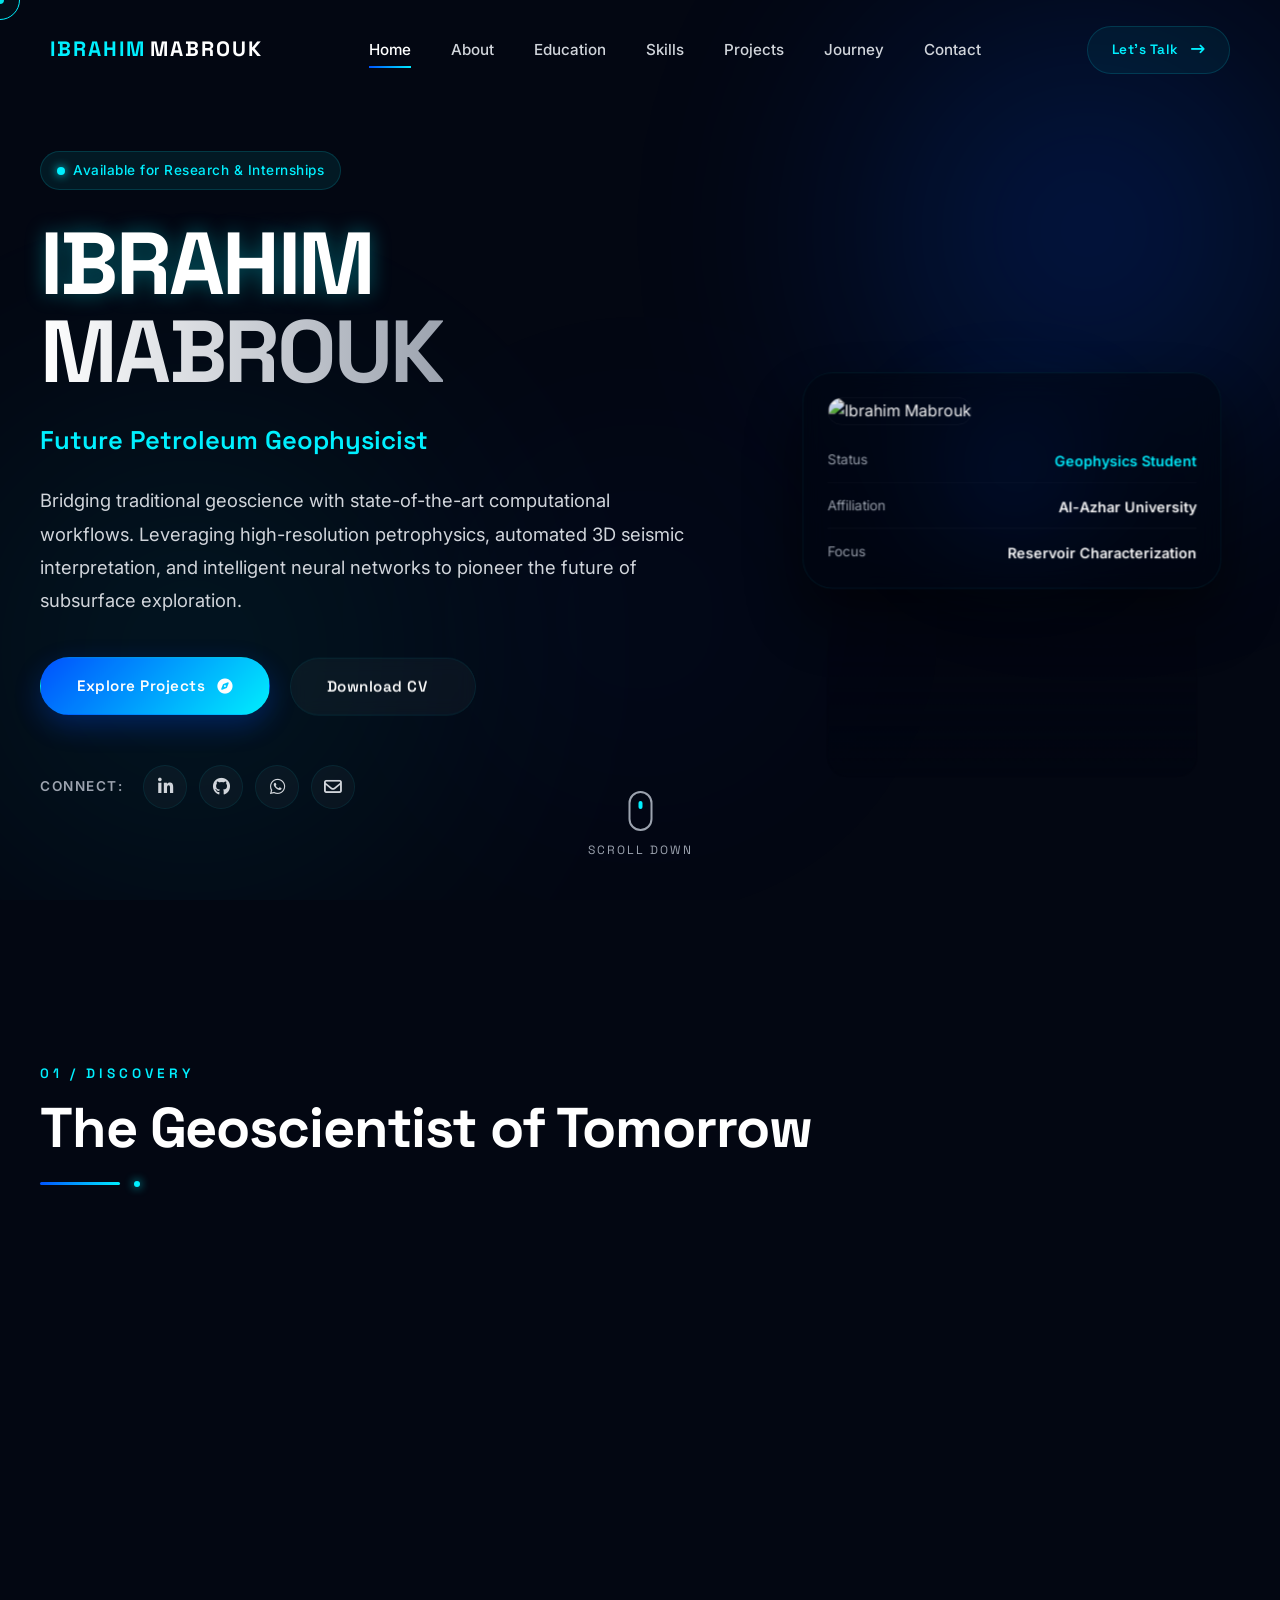
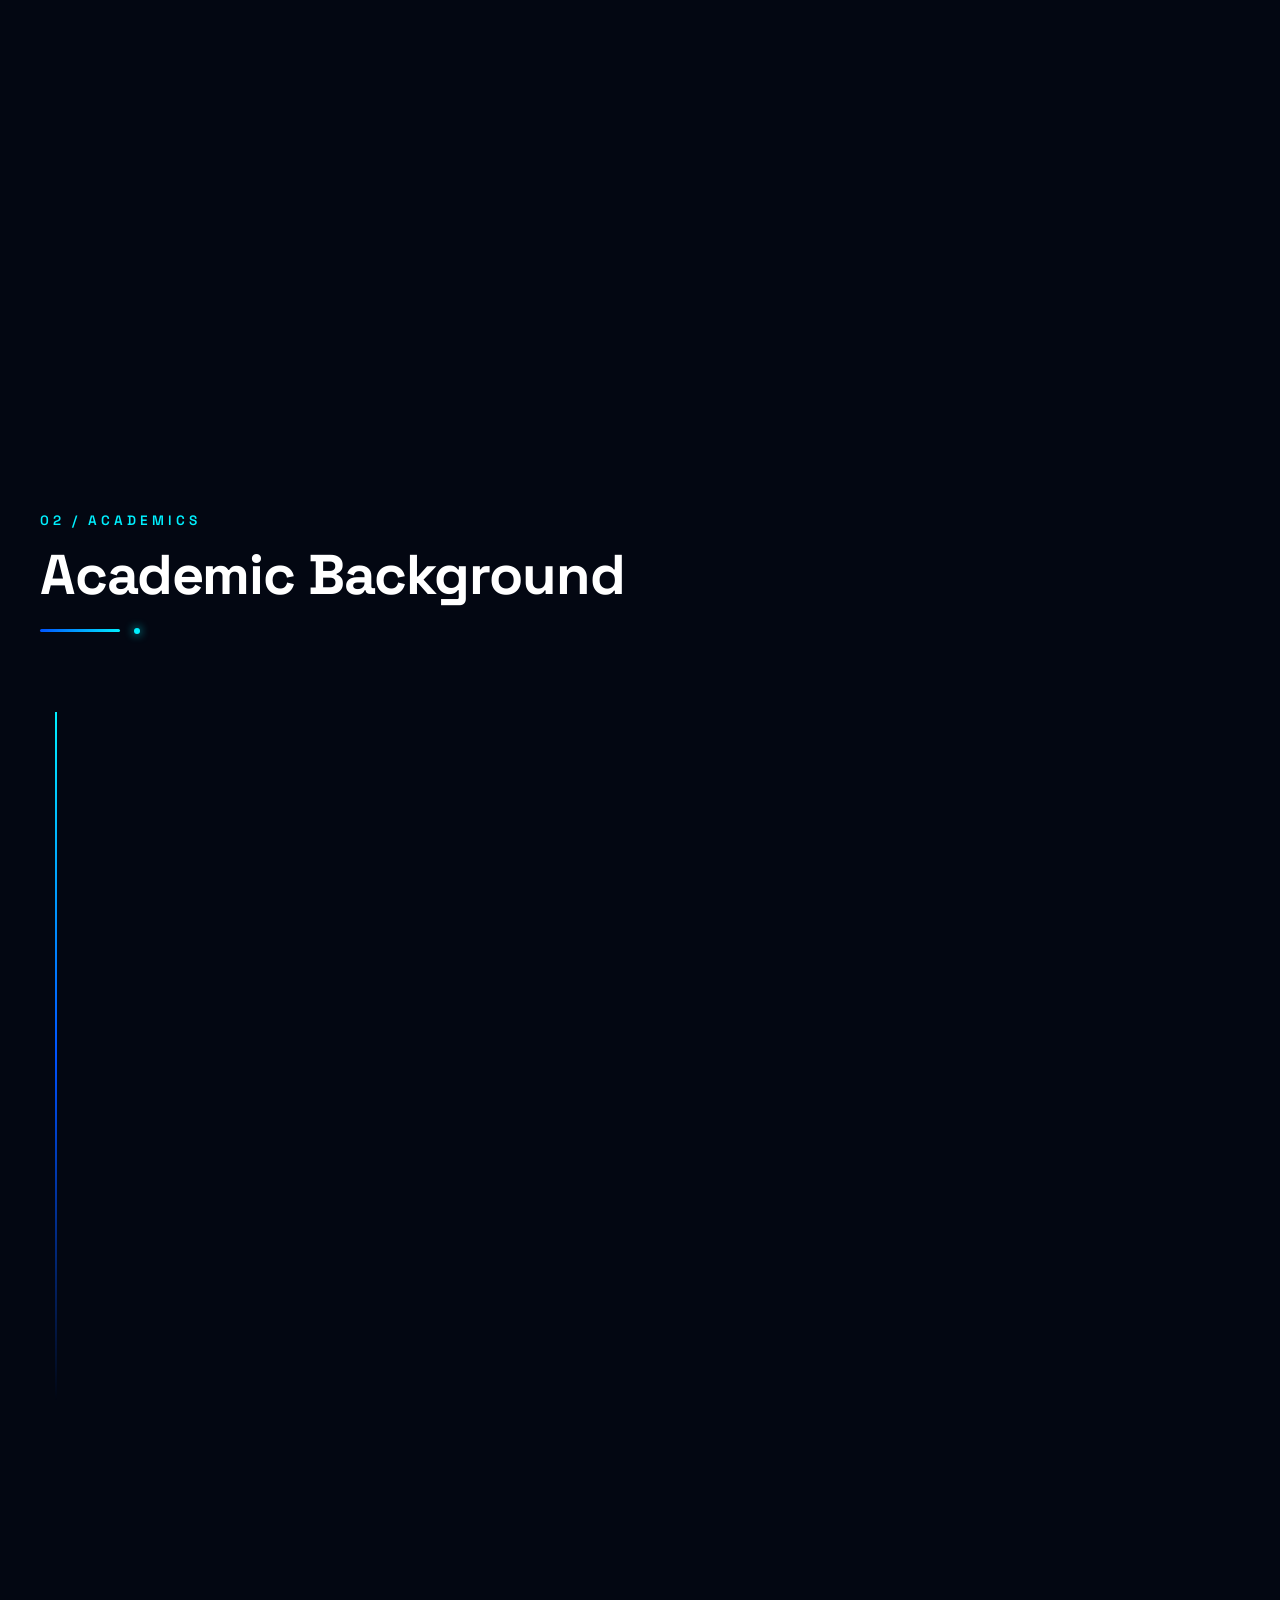
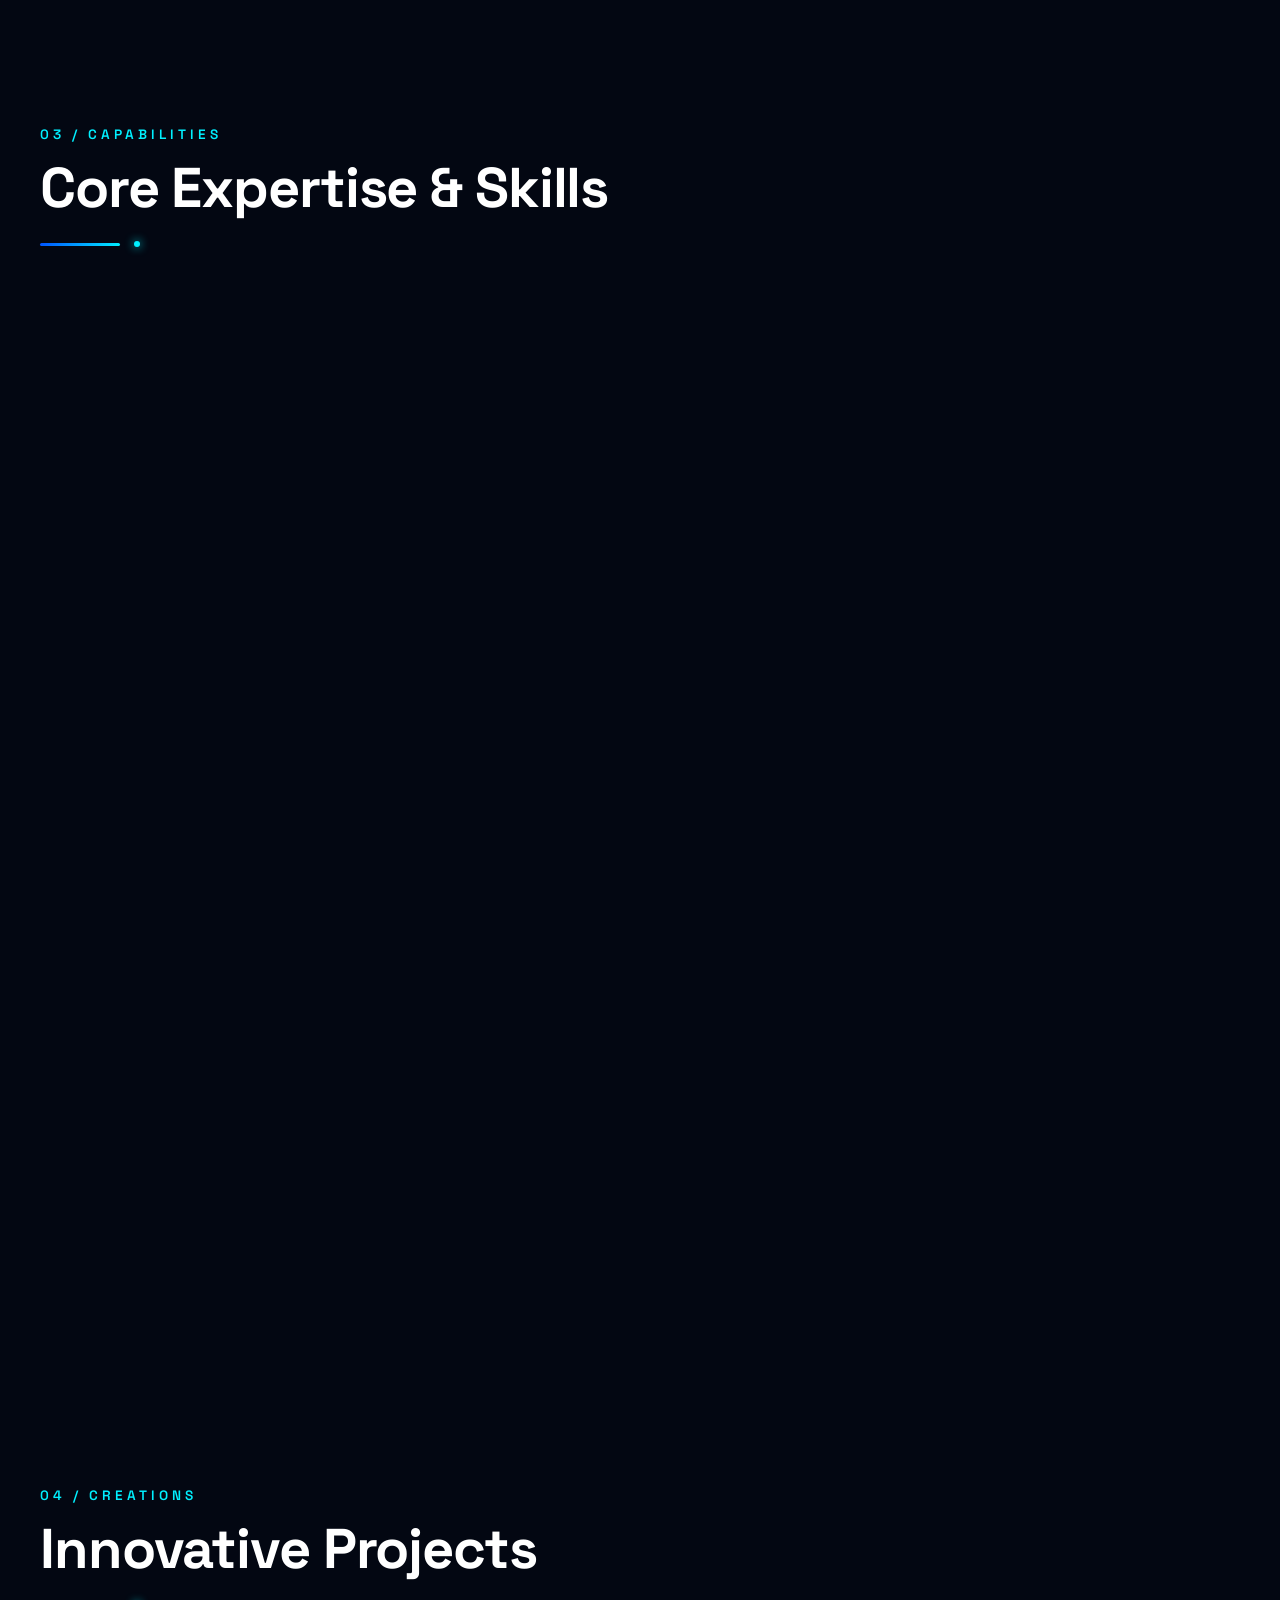
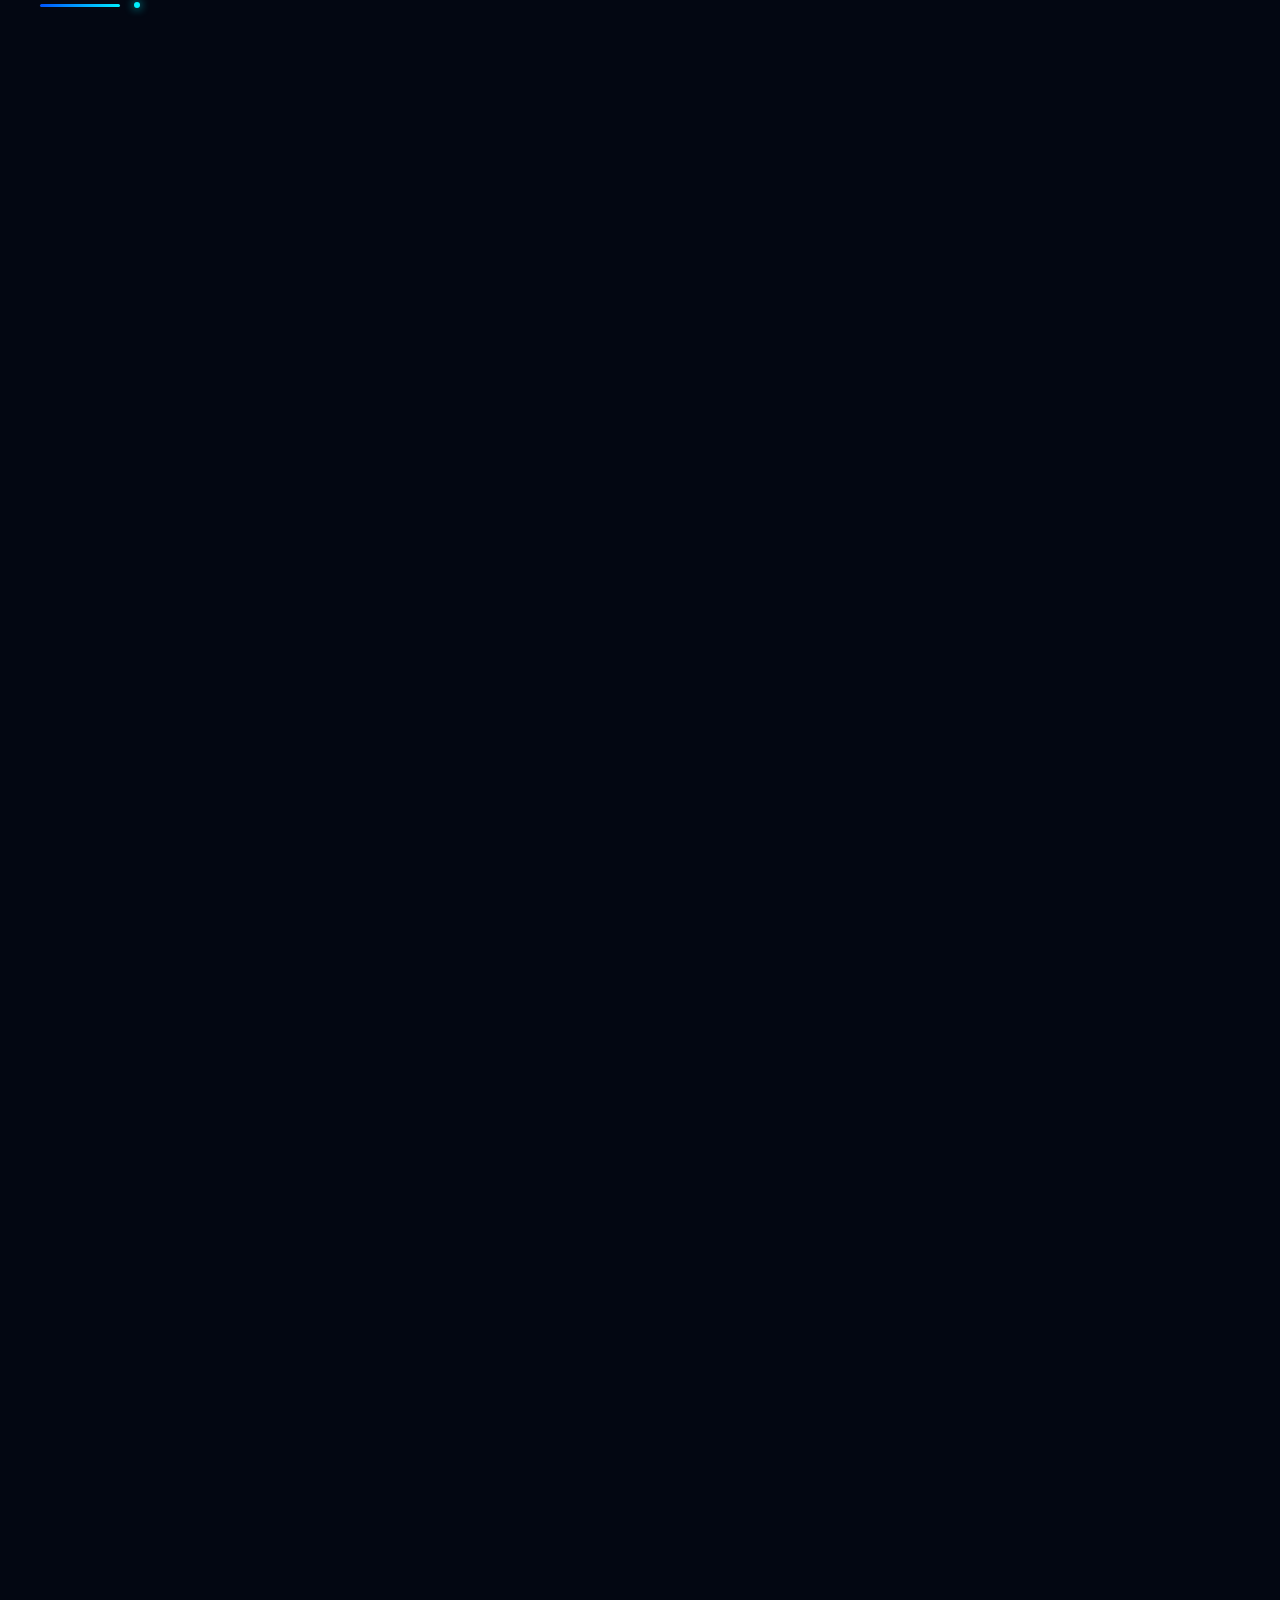
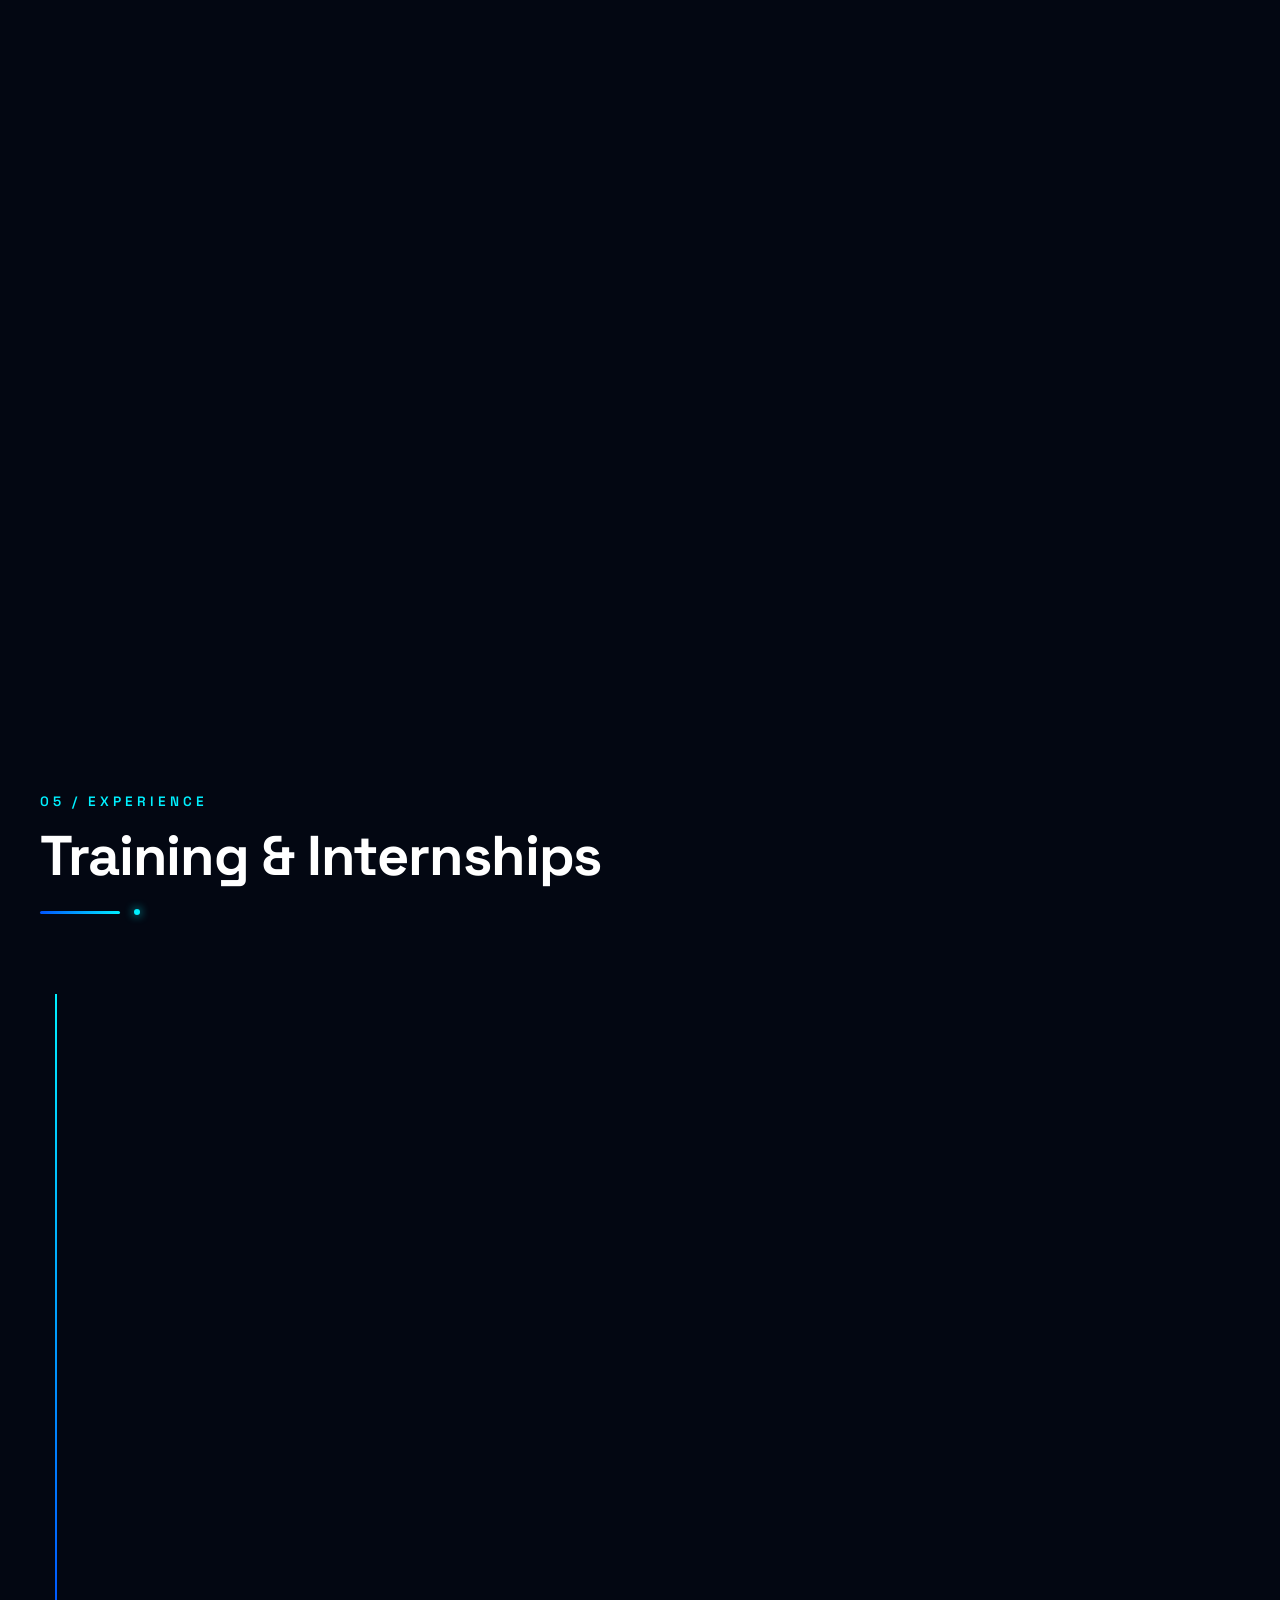
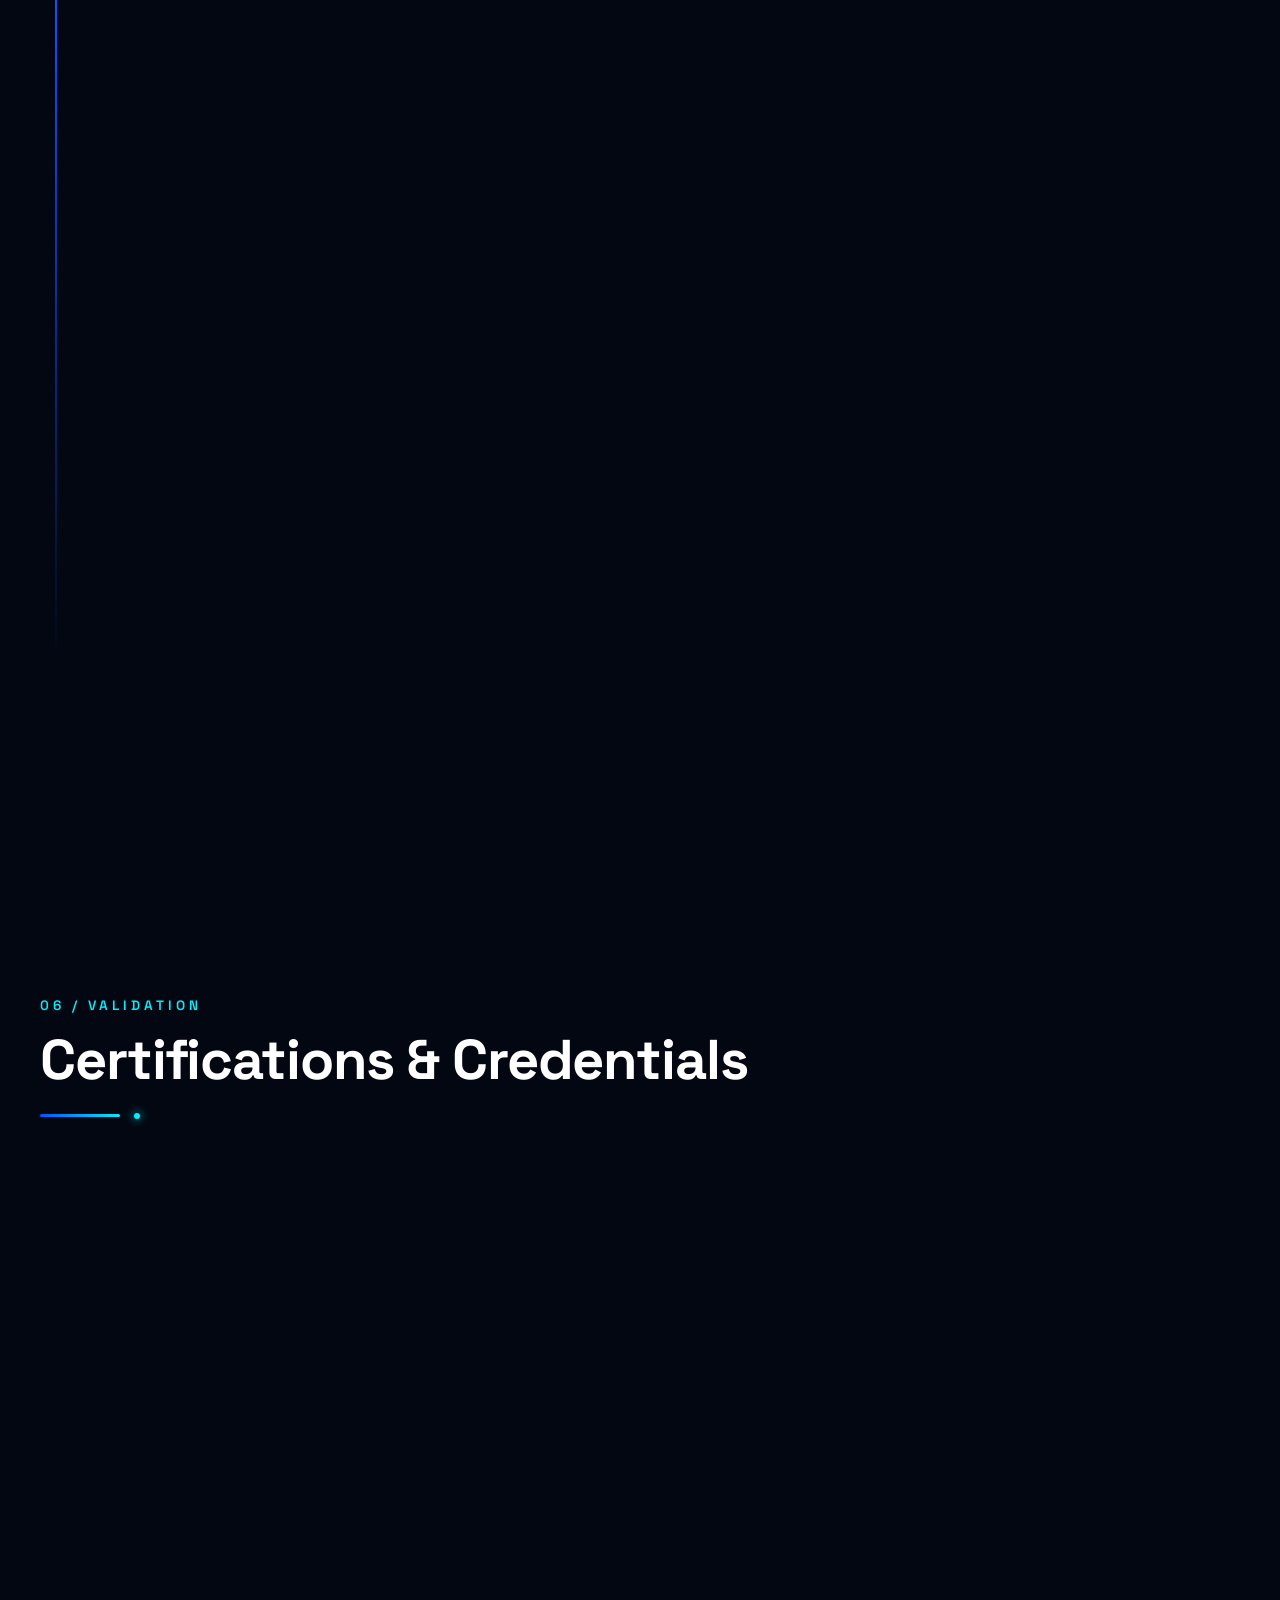
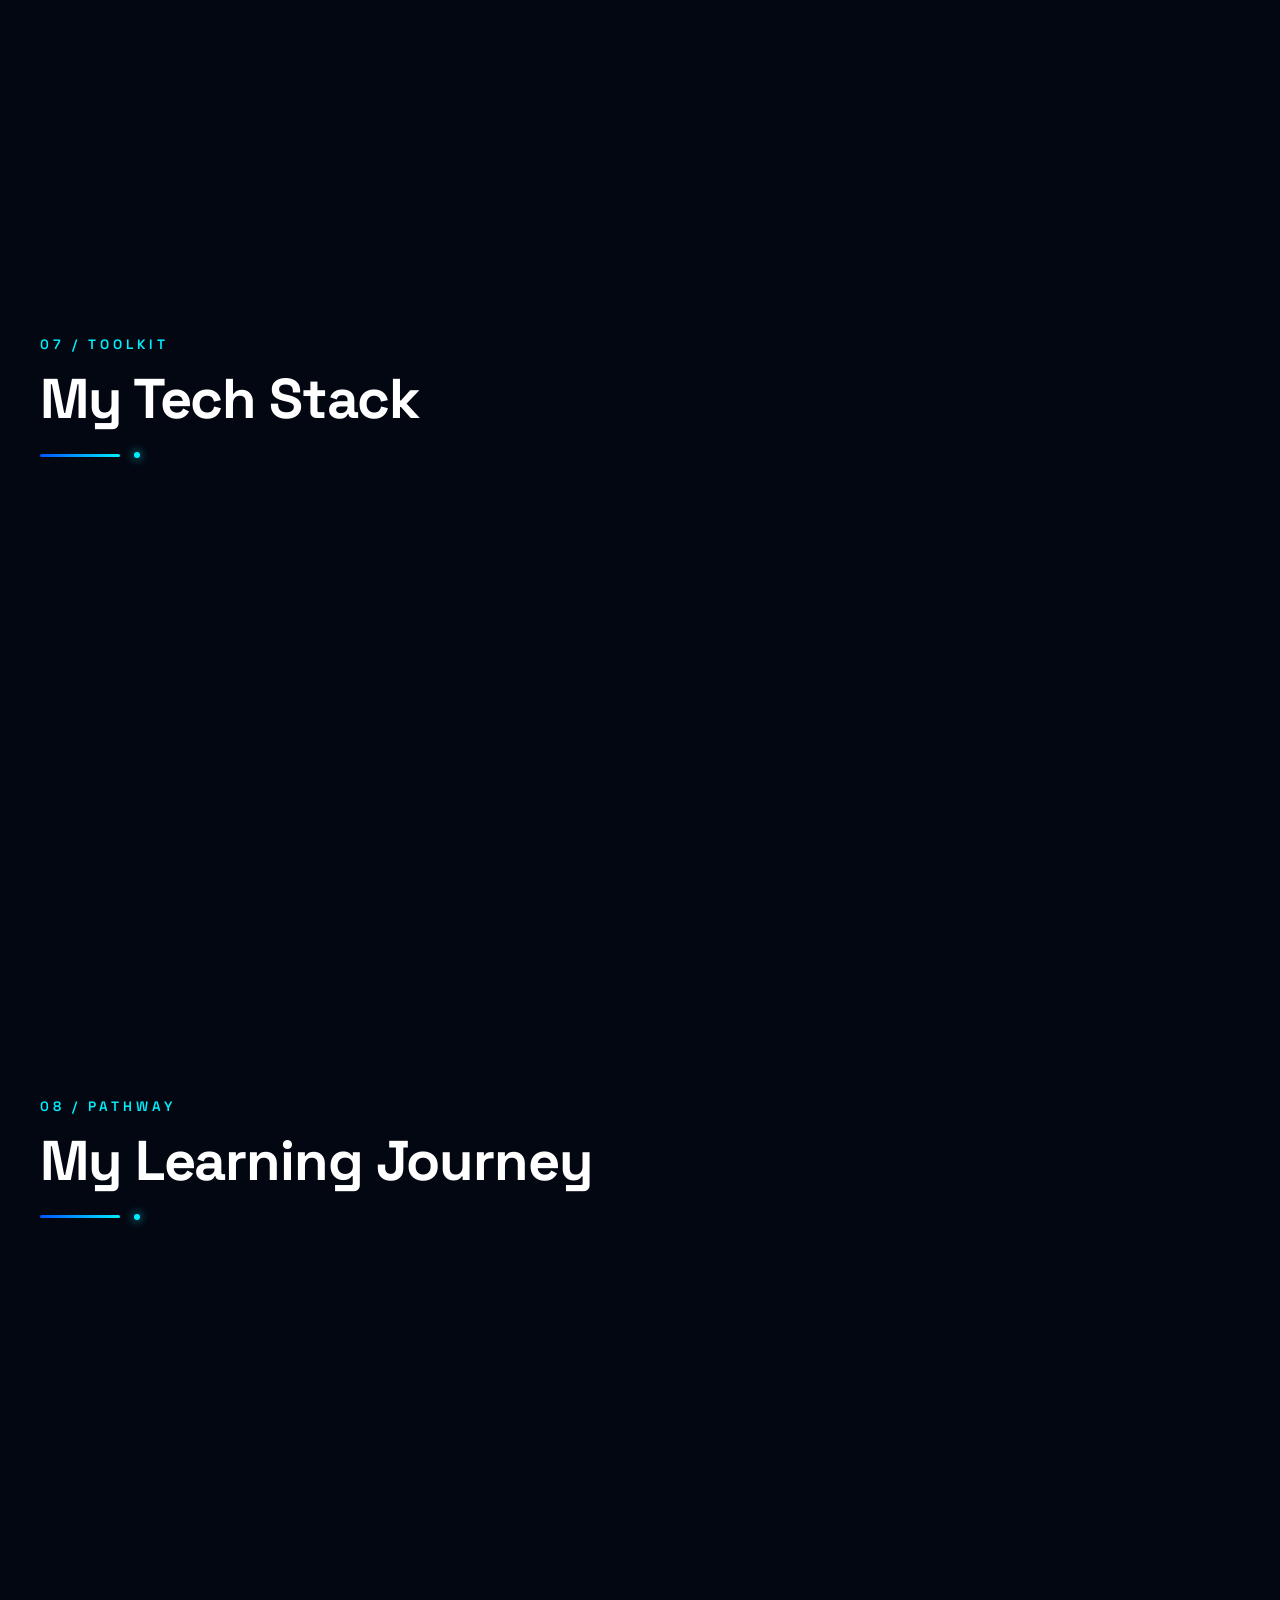
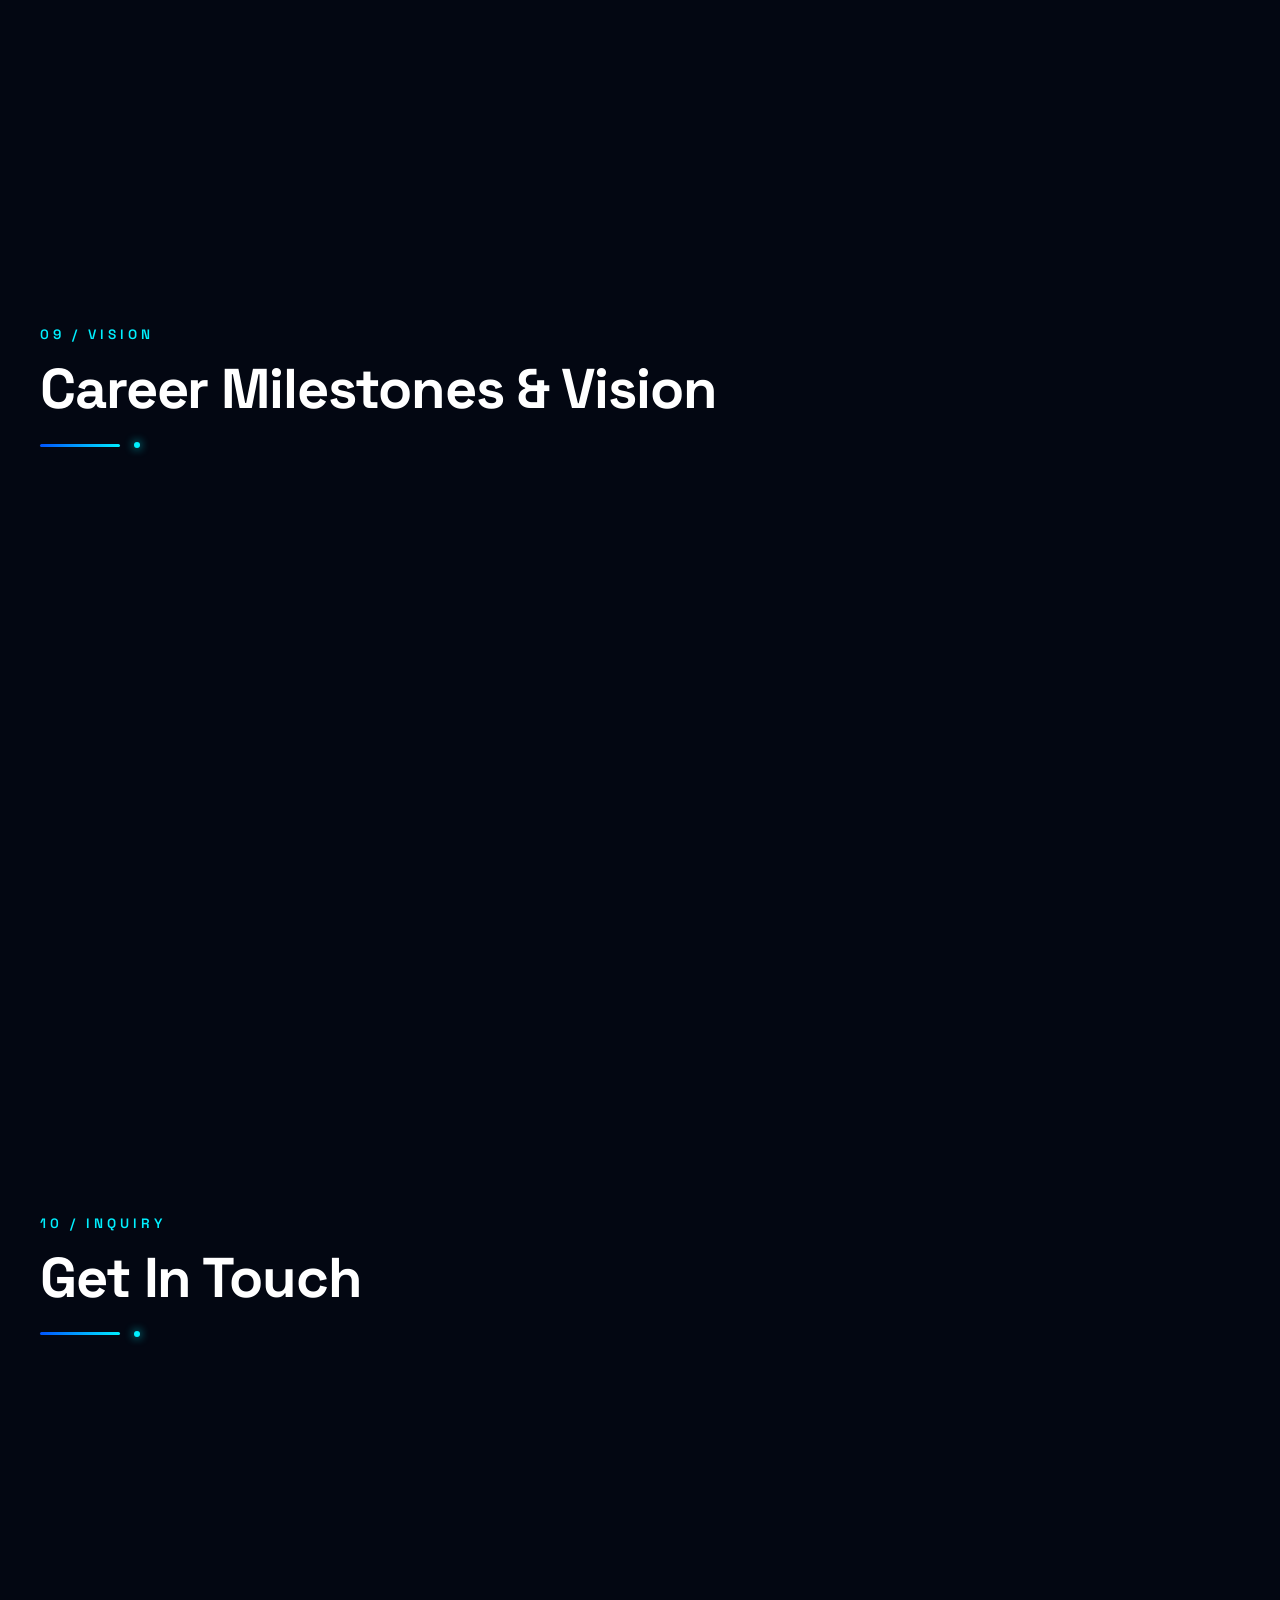
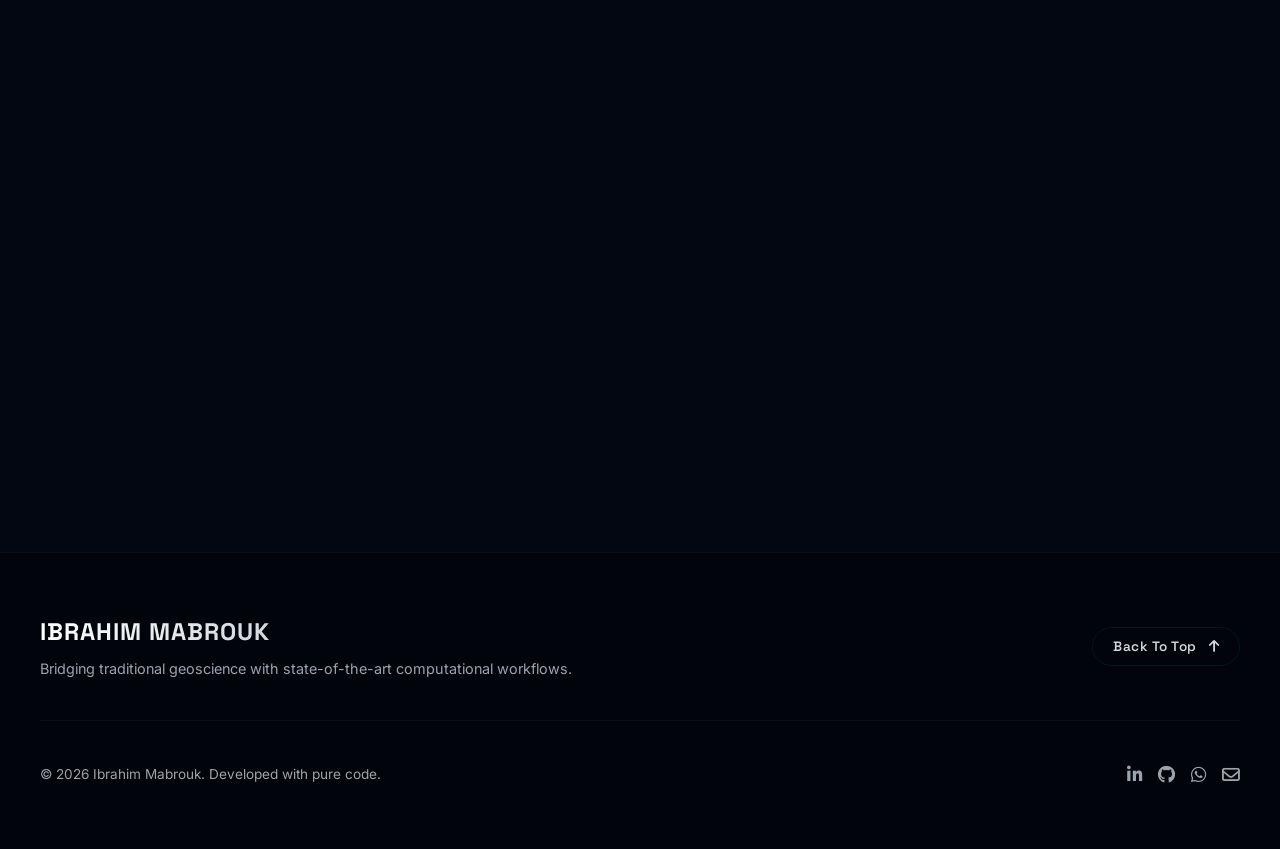
==== index.html @ 03cc5d97 "Add files via upload" ====
<!DOCTYPE html>
<html lang="en" class="dark-mode">
<head>
    <meta charset="UTF-8">
    <meta name="viewport" content="width=device-width, initial-scale=1.0">
    <meta name="description" content="Ibrahim Mabrouk - Elite Portfolio. Petroleum Geophysicist student bridging Geoscience with Programming, Machine Learning, and AI.">
    <title>Ibrahim Mabrouk | Petroleum Geophysicist & AI Innovator</title>
    
    <!-- Premium Google Fonts -->
    <link rel="preconnect" href="https://fonts.googleapis.com">
    <link rel="preconnect" href="https://fonts.gstatic.com" crossorigin>
    <link href="https://fonts.googleapis.com/css2?family=Inter:wght@300;400;500;600;700&family=Space+Grotesk:wght@400;500;600;700&display=swap" rel="stylesheet">
    
    <!-- Font Awesome Icons -->
    <link rel="stylesheet" href="https://cdnjs.cloudflare.com/ajax/libs/font-awesome/6.4.0/css/all.min.css">
    
    <!-- Main Style Sheet -->
    <link rel="stylesheet" href="style.css">
</head>
<body>

    <!-- Dynamic Custom Cursor -->
    <div id="custom-cursor"></div>
    <div id="custom-cursor-glow"></div>

    <!-- Interactive Ambient Glow Grid -->
    <div class="ambient-glow-wrapper">
        <div class="glow-orb orb-1"></div>
        <div class="glow-orb orb-2"></div>
        <div class="glow-orb orb-3"></div>
    </div>

    <!-- Premium Loader Screen -->
    <div id="loader">
        <div class="loader-content">
            <div class="loader-logo">
                <span class="logo-txt">IM</span>
                <span class="logo-dot"></span>
            </div>
            <div class="loader-bar-bg">
                <div class="loader-bar-progress"></div>
            </div>
            <div class="loader-status">INITIALIZING SEISMIC STREAM...</div>
        </div>
    </div>

    <!-- Navigation Header -->
    <header class="navbar">
        <div class="nav-container">
            <a href="#home" class="nav-logo" data-magnetic>
                <span class="logo-accent">IBRAHIM</span>MABROUK
            </a>
            
            <nav class="nav-menu">
                <a href="#home" class="nav-link active">Home</a>
                <a href="#about" class="nav-link">About</a>
                <a href="#education" class="nav-link">Education</a>
                <a href="#skills" class="nav-link">Skills</a>
                <a href="#projects" class="nav-link">Projects</a>
                <a href="#journey" class="nav-link">Journey</a>
                <a href="#contact" class="nav-link">Contact</a>
            </nav>

            <div class="nav-actions">
                <a href="#contact" class="btn btn-nav" data-magnetic>Let's Talk <i class="fa-solid fa-arrow-right-long"></i></a>
                <button class="mobile-toggle" aria-label="Toggle Menu">
                    <span class="bar"></span>
                    <span class="bar"></span>
                </button>
            </div>
        </div>
    </header>

    <!-- Scroll Progress Indicator -->
    <div class="scroll-progress-container">
        <div class="scroll-progress-bar"></div>
    </div>

    <main id="smooth-wrapper">
        <div id="smooth-content">

            <!-- HERO SECTION -->
            <section id="home" class="hero-section">
                <!-- Interactive Seismic Canvas -->
                <canvas id="seismic-canvas"></canvas>
                
                <div class="hero-container container">
                    <div class="hero-text-col">
                        <div class="badge hero-badge">
                            <span class="badge-dot"></span> Available for Research & Internships
                        </div>
                        
                        <h1 class="hero-name">
                            <span class="text-glow">IBRAHIM</span><br>
                            <span class="text-gradient">MABROUK</span>
                        </h1>

                        <div class="hero-title-scroller">
                            <span class="title-item">Future Petroleum Geophysicist</span>
                            <span class="title-item">Geoscientist & Programmer</span>
                            <span class="title-item">AI / Machine Learning Engineer</span>
                        </div>

                        <p class="hero-desc">
                            Bridging traditional geoscience with state-of-the-art computational workflows. Leveraging high-resolution petrophysics, automated 3D seismic interpretation, and intelligent neural networks to pioneer the future of subsurface exploration.
                        </p>

                        <div class="hero-actions">
                            <a href="#projects" class="btn btn-primary" data-magnetic>
                                Explore Projects <i class="fa-solid fa-compass"></i>
                            </a>
                            <a href="PLACEHOLDER_CV_URL" class="btn btn-secondary" target="_blank" data-magnetic>
                                Download CV <i class="fa-solid fa-arrow-down-to-line"></i>
                            </a>
                        </div>

                        <div class="hero-socials">
                            <span class="socials-label">Connect:</span>
                            <div class="social-links">
                                <a href="PLACEHOLDER_LINKEDIN_URL" target="_blank" class="social-icon" data-magnetic title="LinkedIn">
                                    <i class="fa-brands fa-linkedin-in"></i>
                                </a>
                                <a href="PLACEHOLDER_GITHUB_URL" target="_blank" class="social-icon" data-magnetic title="GitHub">
                                    <i class="fa-brands fa-github"></i>
                                </a>
                                <a href="PLACEHOLDER_WHATSAPP_URL" target="_blank" class="social-icon" data-magnetic title="WhatsApp">
                                    <i class="fa-brands fa-whatsapp"></i>
                                </a>
                                <a href="mailto:PLACEHOLDER_EMAIL@gmail.com" class="social-icon" data-magnetic title="Email">
                                    <i class="fa-regular fa-envelope"></i>
                                </a>
                            </div>
                        </div>
                    </div>

                    <div class="hero-visual-col">
                        <div class="profile-container">
                            <div class="profile-glow"></div>
                            <div class="profile-card">
                                <!-- Profile Image Placeholder -->
                                <img src="PLACEHOLDER_PROFILE_IMAGE.jpg" alt="Ibrahim Mabrouk" class="profile-img">
                                <div class="profile-overlay"></div>
                                
                                <div class="profile-data">
                                    <div class="data-row">
                                        <span class="data-label">Status</span>
                                        <span class="data-val text-cyan">Geophysics Student</span>
                                    </div>
                                    <div class="data-row">
                                        <span class="data-label">Affiliation</span>
                                        <span class="data-val">Al-Azhar University</span>
                                    </div>
                                    <div class="data-row">
                                        <span class="data-label">Focus</span>
                                        <span class="data-val">Reservoir Characterization</span>
                                    </div>
                                </div>
                            </div>
                        </div>
                    </div>
                </div>

                <!-- Custom Mouse & Scroll Indicator -->
                <div class="scroll-indicator">
                    <span class="scroll-wheel"></span>
                    <span class="scroll-text">Scroll Down</span>
                </div>
            </section>

            <!-- ABOUT SECTION -->
            <section id="about" class="about-section section-padding">
                <div class="container">
                    <div class="section-header">
                        <span class="section-tag font-grotesk">01 / DISCOVERY</span>
                        <h2 class="section-title">The Geoscientist of Tomorrow</h2>
                        <div class="section-line"></div>
                    </div>

                    <div class="about-grid">
                        <div class="about-text-wrapper reveal-slide-up">
                            <h3 class="about-subtitle">Pioneering Next-Generation Subsurface Workflows</h3>
                            <p class="about-paragraph">
                                I am Ibrahim Mabrouk, currently studying Geophysics at the Faculty of Science, Al-Azhar University. Passionate about uncovering the complexities hidden beneath the Earth's surface, I am positioning myself at the critical intersection of <strong>Exploration Geophysics</strong> and <strong>Digital Technology</strong>.
                            </p>
                            <p class="about-paragraph">
                                In today's energy landscape, interpretation is no longer just manual. The future of seismic interpretation, well log analysis, and reservoir modeling relies heavily on processing massive datasets, constructing predictive algorithms, and generating precise geological simulations.
                            </p>
                            <p class="about-paragraph">
                                Utilizing tools like <strong>Petrel</strong>, <strong>ArcGIS Pro</strong>, and engineering robust codes in <strong>Python</strong>, I strive to unlock insights, optimize workflows, and integrate AI/ML into seismic mapping and reservoir characterization. I represent ambition, systematic learning, and modern scientific expertise.
                            </p>
                        </div>

                        <div class="about-highlights-wrapper">
                            <div class="highlight-card reveal-slide-up" data-delay="0.1">
                                <div class="card-icon"><i class="fa-solid fa-wave-square"></i></div>
                                <h4>Deep Exploration</h4>
                                <p>Specialized interest in seismic wave analysis, 3D structural mapping, and precise well correlation.</p>
                            </div>

                            <div class="highlight-card reveal-slide-up" data-delay="0.2">
                                <div class="card-icon"><i class="fa-solid fa-code"></i></div>
                                <h4>Geocomputation</h4>
                                <p>Automating redundant analytical pipelines using Python, libraries like Pandas, NumPy, and TensorFlow.</p>
                            </div>

                            <div class="highlight-card reveal-slide-up" data-delay="0.3">
                                <div class="card-icon"><i class="fa-solid fa-network-wired"></i></div>
                                <h4>Intelligent Reservoirs</h4>
                                <p>Leveraging artificial neural networks for synthetic seismograms and high-resolution well log prediction.</p>
                            </div>
                        </div>
                    </div>
                </div>
            </section>

            <!-- EDUCATION SECTION -->
            <section id="education" class="education-section section-padding">
                <div class="container">
                    <div class="section-header">
                        <span class="section-tag font-grotesk">02 / ACADEMICS</span>
                        <h2 class="section-title">Academic Background</h2>
                        <div class="section-line"></div>
                    </div>

                    <div class="timeline-container">
                        <div class="timeline-line"></div>

                        <!-- Timeline Item 1 -->
                        <div class="timeline-item reveal-slide-up">
                            <div class="timeline-dot-wrapper">
                                <div class="timeline-dot"></div>
                            </div>
                            <div class="timeline-content card-glass">
                                <span class="timeline-date">2022 - Present</span>
                                <h3 class="timeline-title">B.Sc. in Geophysics</h3>
                                <h4 class="timeline-institution text-gradient">Faculty of Science, Al-Azhar University</h4>
                                <p class="timeline-desc">
                                    Deep diving into advanced geosciences, structural modeling, and reservoir physics. Dedicated to modern methodology and application of advanced physics principles to earth structures.
                                </p>
                                <div class="education-core-courses">
                                    <span class="course-badge">Seismic Exploration</span>
                                    <span class="course-badge">Well Logging & Petrophysics</span>
                                    <span class="course-badge">Structural Geology</span>
                                    <span class="course-badge">Petroleum Geology</span>
                                    <span class="course-badge">Gravity & Magnetic Methods</span>
                                    <span class="course-badge">Stratigraphy</span>
                                </div>
                            </div>
                        </div>

                        <!-- Timeline Item 2 -->
                        <div class="timeline-item reveal-slide-up" data-delay="0.2">
                            <div class="timeline-dot-wrapper">
                                <div class="timeline-dot"></div>
                            </div>
                            <div class="timeline-content card-glass">
                                <span class="timeline-date">2024 - 2025</span>
                                <h3 class="timeline-title">Computational Geophysics Core Program</h3>
                                <h4 class="timeline-institution text-gradient">Self-Directed Intensive Study</h4>
                                <p class="timeline-desc">
                                    Integrating Python libraries for geoscience dataset extraction, predictive rock physics modeling, and automating GIS spatial analyses.
                                </p>
                                <div class="education-core-courses">
                                    <span class="course-badge">NumPy & Pandas for Logs</span>
                                    <span class="course-badge">Machine Learning Pipelines</span>
                                    <span class="course-badge">PyRockPhysics Basics</span>
                                    <span class="course-badge">Spatial Analysis API</span>
                                </div>
                            </div>
                        </div>
                    </div>
                </div>
            </section>

            <!-- SKILLS SECTION -->
            <section id="skills" class="skills-section section-padding">
                <div class="container">
                    <div class="section-header">
                        <span class="section-tag font-grotesk">03 / CAPABILITIES</span>
                        <h2 class="section-title">Core Expertise & Skills</h2>
                        <div class="section-line"></div>
                    </div>

                    <div class="skills-grid">
                        
                        <!-- Skill Box 1 -->
                        <div class="skill-card card-glass reveal-slide-up" data-delay="0.1">
                            <div class="skill-header">
                                <div class="skill-icon"><i class="fa-solid fa-layer-group text-cyan"></i></div>
                                <h3 class="skill-title">Petrel (Schlumberger)</h3>
                            </div>
                            <p class="skill-desc">Seismic interpretation, well correlation, and construction of high-fidelity 3D structural frameworks.</p>
                            <div class="skill-progress-wrap">
                                <div class="skill-progress-bar" style="width: 85%;"></div>
                                <span class="skill-percent">85%</span>
                            </div>
                        </div>

                        <!-- Skill Box 2 -->
                        <div class="skill-card card-glass reveal-slide-up" data-delay="0.2">
                            <div class="skill-header">
                                <div class="skill-icon"><i class="fa-solid fa-file-waveform text-cyan"></i></div>
                                <h3 class="skill-title">Well Log Interpretation</h3>
                            </div>
                            <p class="skill-desc">Interpreting gamma ray, resistivity, density, and neutron logs to calculate lithology, porosity, and fluid saturation.</p>
                            <div class="skill-progress-wrap">
                                <div class="skill-progress-bar" style="width: 90%;"></div>
                                <span class="skill-percent">90%</span>
                            </div>
                        </div>

                        <!-- Skill Box 3 -->
                        <div class="skill-card card-glass reveal-slide-up" data-delay="0.3">
                            <div class="skill-header">
                                <div class="skill-icon"><i class="fa-solid fa-chart-line text-cyan"></i></div>
                                <h3 class="skill-title">Synthetic Seismogram</h3>
                            </div>
                            <p class="skill-desc">Generating synthetic seismograms using sonic and density curves to calibrate seismic horizons with absolute well depth.</p>
                            <div class="skill-progress-wrap">
                                <div class="skill-progress-bar" style="width: 80%;"></div>
                                <span class="skill-percent">80%</span>
                            </div>
                        </div>

                        <!-- Skill Box 4 -->
                        <div class="skill-card card-glass reveal-slide-up" data-delay="0.1">
                            <div class="skill-header">
                                <div class="skill-icon"><i class="fa-brands fa-python text-cyan"></i></div>
                                <h3 class="skill-title">Python Automation</h3>
                            </div>
                            <p class="skill-desc">Developing custom scripts for raw LAS file parsing, automatic marker detections, and batch geological plots.</p>
                            <div class="skill-progress-wrap">
                                <div class="skill-progress-bar" style="width: 85%;"></div>
                                <span class="skill-percent">85%</span>
                            </div>
                        </div>

                        <!-- Skill Box 5 -->
                        <div class="skill-card card-glass reveal-slide-up" data-delay="0.2">
                            <div class="skill-header">
                                <div class="skill-icon"><i class="fa-solid fa-brain text-cyan"></i></div>
                                <h3 class="skill-title">AI & Machine Learning</h3>
                            </div>
                            <p class="skill-desc">Utilizing supervised ML (Random Forest, XGBoost) to classify rock facies and fill gaps in historical log parameters.</p>
                            <div class="skill-progress-wrap">
                                <div class="skill-progress-bar" style="width: 75%;"></div>
                                <span class="skill-percent">75%</span>
                            </div>
                        </div>

                        <!-- Skill Box 6 -->
                        <div class="skill-card card-glass reveal-slide-up" data-delay="0.3">
                            <div class="skill-header">
                                <div class="skill-icon"><i class="fa-solid fa-earth-americas text-cyan"></i></div>
                                <h3 class="skill-title">ArcGIS Pro & GIS</h3>
                            </div>
                            <p class="skill-desc">Compiling complex coordinate data, structural contour maps, and digital elevation models for geographic assessments.</p>
                            <div class="skill-progress-wrap">
                                <div class="skill-progress-bar" style="width: 80%;"></div>
                                <span class="skill-percent">80%</span>
                            </div>
                        </div>

                    </div>

                    <!-- Soft/Professional skills marquee/row -->
                    <div class="soft-skills-container reveal-slide-up">
                        <div class="soft-skill-tag"><i class="fa-solid fa-puzzle-piece"></i> Analytical Problem Solving</div>
                        <div class="soft-skill-tag"><i class="fa-solid fa-users"></i> Team Leadership</div>
                        <div class="soft-skill-tag"><i class="fa-solid fa-comments"></i> Clear Technical Communication</div>
                        <div class="soft-skill-tag"><i class="fa-solid fa-compass-drafting"></i> Critical Thinking</div>
                        <div class="soft-skill-tag"><i class="fa-solid fa-gears"></i> Continuous Learning</div>
                    </div>
                </div>
            </section>

            <!-- PROJECTS SECTION -->
            <section id="projects" class="projects-section section-padding">
                <div class="container">
                    <div class="section-header">
                        <span class="section-tag font-grotesk">04 / CREATIONS</span>
                        <h2 class="section-title">Innovative Projects</h2>
                        <div class="section-line"></div>
                    </div>

                    <!-- Filter Navigation -->
                    <div class="filter-wrapper reveal-slide-up">
                        <button class="filter-btn active" data-filter="all">All Projects</button>
                        <button class="filter-btn" data-filter="geophysics">Geophysics & Petrel</button>
                        <button class="filter-btn" data-filter="python">Python & AI</button>
                        <button class="filter-btn" data-filter="gis">GIS & Mapping</button>
                    </div>

                    <!-- Projects Grid -->
                    <div class="projects-grid">
                        
                        <!-- Project 1: Petrel Well Correlation -->
                        <div class="project-item card-glass reveal-slide-up" data-category="geophysics">
                            <div class="project-img-wrapper">
                                <img src="PLACEHOLDER_PROJECT_1_IMAGE.jpg" alt="Petrel Well Correlation" class="project-img">
                                <div class="project-hover-overlay">
                                    <button class="btn btn-lightbox" data-image="PLACEHOLDER_PROJECT_1_IMAGE.jpg"><i class="fa-solid fa-expand"></i> View Detail</button>
                                </div>
                            </div>
                            <div class="project-info">
                                <span class="project-category">Subsurface Mapping</span>
                                <h3 class="project-title">Petrel Well Correlation & Top Analysis</h3>
                                <p class="project-desc">Established high-resolution regional correlations across complex structural fault blocks. Picked formation tops and analyzed zone thickness variations using deep petrophysical profiles.</p>
                                <div class="project-tech">
                                    <span class="tech-tag">Petrel</span>
                                    <span class="tech-tag">Log Calibration</span>
                                    <span class="tech-tag">Seismic Stratigraphy</span>
                                </div>
                                <div class="project-links">
                                    <a href="PLACEHOLDER_GITHUB_URL" class="btn-project-link" target="_blank"><i class="fa-brands fa-github"></i> Details</a>
                                    <a href="#" class="btn-project-link disabled" onclick="return false;"><i class="fa-solid fa-arrow-up-right-from-square"></i> Demo</a>
                                </div>
                            </div>
                        </div>

                        <!-- Project 2: Well Log Interpretation Tool -->
                        <div class="project-item card-glass reveal-slide-up" data-category="python">
                            <div class="project-img-wrapper">
                                <img src="PLACEHOLDER_PROJECT_2_IMAGE.jpg" alt="Well Log Interpretation Software" class="project-img">
                                <div class="project-hover-overlay">
                                    <button class="btn btn-lightbox" data-image="PLACEHOLDER_PROJECT_2_IMAGE.jpg"><i class="fa-solid fa-expand"></i> View Detail</button>
                                </div>
                            </div>
                            <div class="project-info">
                                <span class="project-category">Automated Analysis</span>
                                <h3 class="project-title">Automated Lithology & Log Calculator</h3>
                                <p class="project-desc">Developed an automated python-based utility reading LAS files, running Archie and Simandoux equations to calculate volume of shale, porosity, and water saturation parameters automatically.</p>
                                <div class="project-tech">
                                    <span class="tech-tag">Python</span>
                                    <span class="tech-tag">Pandas</span>
                                    <span class="tech-tag">Lasio</span>
                                    <span class="tech-tag">Matplotlib</span>
                                </div>
                                <div class="project-links">
                                    <a href="PLACEHOLDER_GITHUB_URL" class="btn-project-link" target="_blank"><i class="fa-brands fa-github"></i> GitHub</a>
                                    <a href="#" class="btn-project-link" target="_blank"><i class="fa-solid fa-play"></i> Run App</a>
                                </div>
                            </div>
                        </div>

                        <!-- Project 3: Synthetic Seismogram Generator -->
                        <div class="project-item card-glass reveal-slide-up" data-category="geophysics">
                            <div class="project-img-wrapper">
                                <img src="PLACEHOLDER_PROJECT_3_IMAGE.jpg" alt="Synthetic Seismogram Calibration" class="project-img">
                                <div class="project-hover-overlay">
                                    <button class="btn btn-lightbox" data-image="PLACEHOLDER_PROJECT_3_IMAGE.jpg"><i class="fa-solid fa-expand"></i> View Detail</button>
                                </div>
                            </div>
                            <div class="project-info">
                                <span class="project-category">Calibration Workflow</span>
                                <h3 class="project-title">Well-to-Seismic Tie Modeling</h3>
                                <p class="project-desc">Constructed customized synthetic traces from calculated acoustic impedance. Correlated derived synthetic markers with actual zero-phase 3D seismic volumes for maximum accuracy mapping.</p>
                                <div class="project-tech">
                                    <span class="tech-tag">Synthetic Modeling</span>
                                    <span class="tech-tag">Petrel</span>
                                    <span class="tech-tag">Seismic Tie</span>
                                </div>
                                <div class="project-links">
                                    <a href="PLACEHOLDER_GITHUB_URL" class="btn-project-link" target="_blank"><i class="fa-brands fa-github"></i> Details</a>
                                    <a href="#" class="btn-project-link disabled" onclick="return false;"><i class="fa-solid fa-arrow-up-right-from-square"></i> Demo</a>
                                </div>
                            </div>
                        </div>

                        <!-- Project 4: AI Facies Classification -->
                        <div class="project-item card-glass reveal-slide-up" data-category="python">
                            <div class="project-img-wrapper">
                                <img src="PLACEHOLDER_PROJECT_4_IMAGE.jpg" alt="AI Facies Classifier" class="project-img">
                                <div class="project-hover-overlay">
                                    <button class="btn btn-lightbox" data-image="PLACEHOLDER_PROJECT_4_IMAGE.jpg"><i class="fa-solid fa-expand"></i> View Detail</button>
                                </div>
                            </div>
                            <div class="project-info">
                                <span class="project-category">Machine Learning</span>
                                <h3 class="project-title">Lithofacies Prediction Engine</h3>
                                <p class="project-desc">Created a predictive ML pipeline utilizing XGBoost models to identify core sand and shale intervals based solely on raw Sonic and Density log features, optimizing manual sorting tasks.</p>
                                <div class="project-tech">
                                    <span class="tech-tag">Scikit-Learn</span>
                                    <span class="tech-tag">XGBoost</span>
                                    <span class="tech-tag">Predictive Rock Physics</span>
                                </div>
                                <div class="project-links">
                                    <a href="PLACEHOLDER_GITHUB_URL" class="btn-project-link" target="_blank"><i class="fa-brands fa-github"></i> GitHub</a>
                                    <a href="#" class="btn-project-link" target="_blank"><i class="fa-solid fa-chart-line"></i> Predict API</a>
                                </div>
                            </div>
                        </div>

                        <!-- Project 5: GIS Mapping -->
                        <div class="project-item card-glass reveal-slide-up" data-category="gis">
                            <div class="project-img-wrapper">
                                <img src="PLACEHOLDER_PROJECT_5_IMAGE.jpg" alt="ArcGIS Structural Contour Map" class="project-img">
                                <div class="project-hover-overlay">
                                    <button class="btn btn-lightbox" data-image="PLACEHOLDER_PROJECT_5_IMAGE.jpg"><i class="fa-solid fa-expand"></i> View Detail</button>
                                </div>
                            </div>
                            <div class="project-info">
                                <span class="project-category">Geographic Analysis</span>
                                <h3 class="project-title">Digital Subsurface Elevation Modeling</h3>
                                <p class="project-desc">Built regional-scale maps compiling deep reservoir structures and surface features in ArcGIS Pro, providing rich multi-layered insights into potential depositional basins.</p>
                                <div class="project-tech">
                                    <span class="tech-tag">ArcGIS Pro</span>
                                    <span class="tech-tag">Spatial Analyst</span>
                                    <span class="tech-tag">Cartography</span>
                                </div>
                                <div class="project-links">
                                    <a href="PLACEHOLDER_GITHUB_URL" class="btn-project-link" target="_blank"><i class="fa-brands fa-github"></i> Map Data</a>
                                    <a href="#" class="btn-project-link disabled" onclick="return false;"><i class="fa-solid fa-arrow-up-right-from-square"></i> View Map</a>
                                </div>
                            </div>
                        </div>

                        <!-- Project 6: Subsurface Structural Framework -->
                        <div class="project-item card-glass reveal-slide-up" data-category="geophysics">
                            <div class="project-img-wrapper">
                                <img src="PLACEHOLDER_PROJECT_6_IMAGE.jpg" alt="3D Structural Modeling" class="project-img">
                                <div class="project-hover-overlay">
                                    <button class="btn btn-lightbox" data-image="PLACEHOLDER_PROJECT_6_IMAGE.jpg"><i class="fa-solid fa-expand"></i> View Detail</button>
                                </div>
                            </div>
                            <div class="project-info">
                                <span class="project-category">Reservoir Physics</span>
                                <h3 class="project-title">Petrophysical Grid Modeling</h3>
                                <p class="project-desc">Extracted acoustic impedance cubes and distributed reservoir property volumes (Porosity/Water Saturation) throughout calculated 3D geological grids, defining structural seals.</p>
                                <div class="project-tech">
                                    <span class="tech-tag">3D Petrophysics</span>
                                    <span class="tech-tag">Property Modeling</span>
                                    <span class="tech-tag">Kriging Interpolation</span>
                                </div>
                                <div class="project-links">
                                    <a href="PLACEHOLDER_GITHUB_URL" class="btn-project-link" target="_blank"><i class="fa-brands fa-github"></i> Details</a>
                                    <a href="#" class="btn-project-link disabled" onclick="return false;"><i class="fa-solid fa-arrow-up-right-from-square"></i> Model Cube</a>
                                </div>
                            </div>
                        </div>

                    </div>
                </div>
            </section>

            <!-- Lightbox Modal -->
            <div id="lightbox-modal">
                <span class="lightbox-close">&times;</span>
                <img class="lightbox-img" id="lightbox-content-img" src="" alt="Enlarged View">
                <div id="lightbox-caption">Project Visualization</div>
            </div>

            <!-- EXPERIENCE SECTION -->
            <section id="experience" class="experience-section section-padding">
                <div class="container">
                    <div class="section-header">
                        <span class="section-tag font-grotesk">05 / EXPERIENCE</span>
                        <h2 class="section-title">Training & Internships</h2>
                        <div class="section-line"></div>
                    </div>

                    <div class="timeline-container">
                        <div class="timeline-line"></div>

                        <!-- Experience 1 -->
                        <div class="timeline-item reveal-slide-up">
                            <div class="timeline-dot-wrapper">
                                <div class="timeline-dot"></div>
                            </div>
                            <div class="timeline-content card-glass">
                                <span class="timeline-date">Upcoming / Present</span>
                                <h3 class="timeline-title">Subsurface Training Program</h3>
                                <h4 class="timeline-institution text-gradient">Petroleum Exploration Sector</h4>
                                <p class="timeline-desc">
                                    Undergoing specialized practical orientations exploring core structural geology workflows, handling commercial-grade seismic reflection profiles, and standard petrophysical software setups.
                                </p>
                                <ul class="exp-bullet-list">
                                    <li>Analyzing physical logs to isolate primary sandstone reservoir zones.</li>
                                    <li>Performing seismic-to-well matching workflows on regional exploratory data.</li>
                                    <li>Engaging with expert subsurface geological structural mapping tutorials.</li>
                                </ul>
                            </div>
                        </div>

                        <!-- Experience 2 -->
                        <div class="timeline-item reveal-slide-up" data-delay="0.1">
                            <div class="timeline-dot-wrapper">
                                <div class="timeline-dot"></div>
                            </div>
                            <div class="timeline-content card-glass">
                                <span class="timeline-date">2024</span>
                                <h3 class="timeline-title">Integrated Field Structural Geology Course</h3>
                                <h4 class="timeline-institution text-gradient">University Field Training</h4>
                                <p class="timeline-desc">
                                    Conducted structural stratigraphic surveys in geologically complex outcrop environments. Evaluated primary tectonic fault configurations, dip angles, and facies variations.
                                </p>
                                <ul class="exp-bullet-list">
                                    <li>Measured structural attitudes using geological Brunton compasses.</li>
                                    <li>Drafted structural cross-sections matching physical outcrop profiles.</li>
                                    <li>Interpreted regional tectonic evolution using visual rock data.</li>
                                </ul>
                            </div>
                        </div>

                        <!-- Experience 3 -->
                        <div class="timeline-item reveal-slide-up" data-delay="0.2">
                            <div class="timeline-dot-wrapper">
                                <div class="timeline-dot"></div>
                            </div>
                            <div class="timeline-content card-glass">
                                <span class="timeline-date">2024</span>
                                <h3 class="timeline-title">Computational Geophysics Research Workshop</h3>
                                <h4 class="timeline-institution text-gradient">Al-Azhar University Geophysics Society</h4>
                                <p class="timeline-desc">
                                    Spearheaded student workflows analyzing data integrations within oil exploration pipelines. Presented core methodologies utilizing Python-based libraries for quantitative analysis.
                                </p>
                                <ul class="exp-bullet-list">
                                    <li>Introduced students to scientific python libraries for log evaluation.</li>
                                    <li>Maintained technical databases tracking geological correlation variables.</li>
                                    <li>Synthesized and organized final presentation materials.</li>
                                </ul>
                            </div>
                        </div>
                    </div>
                </div>
            </section>

            <!-- CERTIFICATES SECTION -->
            <section id="certificates" class="certificates-section section-padding">
                <div class="container">
                    <div class="section-header">
                        <span class="section-tag font-grotesk">06 / VALIDATION</span>
                        <h2 class="section-title">Certifications & Credentials</h2>
                        <div class="section-line"></div>
                    </div>

                    <div class="certs-grid">
                        
                        <!-- Cert 1 -->
                        <div class="cert-card card-glass reveal-slide-up" data-delay="0.1">
                            <div class="cert-img-wrapper">
                                <img src="PLACEHOLDER_CERT_1.jpg" alt="Petroleum Exploration and Production Certificate" class="cert-img">
                                <div class="cert-overlay">
                                    <button class="btn-cert-preview" data-image="PLACEHOLDER_CERT_1.jpg"><i class="fa-solid fa-eye"></i> Quick View</button>
                                </div>
                            </div>
                            <div class="cert-info">
                                <h3 class="cert-title">Petroleum Exploration Frameworks</h3>
                                <span class="cert-issuer text-gradient">Industry Workshop / Affiliate</span>
                                <span class="cert-date">Issued: 2024</span>
                            </div>
                        </div>

                        <!-- Cert 2 -->
                        <div class="cert-card card-glass reveal-slide-up" data-delay="0.2">
                            <div class="cert-img-wrapper">
                                <img src="PLACEHOLDER_CERT_2.jpg" alt="Machine Learning for Earth Science Cert" class="cert-img">
                                <div class="cert-overlay">
                                    <button class="btn-cert-preview" data-image="PLACEHOLDER_CERT_2.jpg"><i class="fa-solid fa-eye"></i> Quick View</button>
                                </div>
                            </div>
                            <div class="cert-info">
                                <h3 class="cert-title">Python and ML in Geoscience</h3>
                                <span class="cert-issuer text-gradient">Scientific Computing Institution</span>
                                <span class="cert-date">Issued: 2024</span>
                            </div>
                        </div>

                        <!-- Cert 3 -->
                        <div class="cert-card card-glass reveal-slide-up" data-delay="0.3">
                            <div class="cert-img-wrapper">
                                <img src="PLACEHOLDER_CERT_3.jpg" alt="ArcGIS Spatial Analytics Cert" class="cert-img">
                                <div class="cert-overlay">
                                    <button class="btn-cert-preview" data-image="PLACEHOLDER_CERT_3.jpg"><i class="fa-solid fa-eye"></i> Quick View</button>
                                </div>
                            </div>
                            <div class="cert-info">
                                <h3 class="cert-title">ArcGIS Spatial Mapping & Geostatistics</h3>
                                <span class="cert-issuer text-gradient">GIS Specialists Academy</span>
                                <span class="cert-date">Issued: 2023</span>
                            </div>
                        </div>

                    </div>
                </div>
            </section>

            <!-- TECH STACK SECTION -->
            <section id="tech-stack" class="tech-stack-section section-padding">
                <div class="container">
                    <div class="section-header">
                        <span class="section-tag font-grotesk">07 / TOOLKIT</span>
                        <h2 class="section-title">My Tech Stack</h2>
                        <div class="section-line"></div>
                    </div>

                    <div class="stack-grid">
                        
                        <!-- Tool 1: Python -->
                        <div class="stack-card card-glass reveal-slide-up" data-delay="0.1">
                            <div class="stack-icon-wrapper"><i class="fa-brands fa-python"></i></div>
                            <div class="stack-info">
                                <h3 class="stack-name">Python</h3>
                                <p class="stack-use">Seismic computation & scripting</p>
                            </div>
                        </div>

                        <!-- Tool 2: Petrel -->
                        <div class="stack-card card-glass reveal-slide-up" data-delay="0.2">
                            <div class="stack-icon-wrapper"><i class="fa-solid fa-layer-group"></i></div>
                            <div class="stack-info">
                                <h3 class="stack-name">Petrel</h3>
                                <p class="stack-use">Subsurface 3D interpretation</p>
                            </div>
                        </div>

                        <!-- Tool 3: ArcGIS Pro -->
                        <div class="stack-card card-glass reveal-slide-up" data-delay="0.3">
                            <div class="stack-icon-wrapper"><i class="fa-solid fa-earth-africa"></i></div>
                            <div class="stack-info">
                                <h3 class="stack-name">ArcGIS Pro</h3>
                                <p class="stack-use">GIS & geological spatial grids</p>
                            </div>
                        </div>

                        <!-- Tool 4: Pandas -->
                        <div class="stack-card card-glass reveal-slide-up" data-delay="0.1">
                            <div class="stack-icon-wrapper"><i class="fa-solid fa-table"></i></div>
                            <div class="stack-info">
                                <h3 class="stack-name">Pandas / NumPy</h3>
                                <p class="stack-use">Log extraction & cleaning</p>
                            </div>
                        </div>

                        <!-- Tool 5: TensorFlow -->
                        <div class="stack-card card-glass reveal-slide-up" data-delay="0.2">
                            <div class="stack-icon-wrapper"><i class="fa-solid fa-network-wired"></i></div>
                            <div class="stack-info">
                                <h3 class="stack-name">TensorFlow</h3>
                                <p class="stack-use">Deep learning facies classification</p>
                            </div>
                        </div>

                        <!-- Tool 6: Excel -->
                        <div class="stack-card card-glass reveal-slide-up" data-delay="0.3">
                            <div class="stack-icon-wrapper"><i class="fa-regular fa-file-excel"></i></div>
                            <div class="stack-info">
                                <h3 class="stack-name">MS Excel</h3>
                                <p class="stack-use">Quick analytical correlations</p>
                            </div>
                        </div>

                    </div>
                </div>
            </section>

            <!-- LEARNING JOURNEY -->
            <section id="journey" class="journey-section section-padding">
                <div class="container">
                    <div class="section-header">
                        <span class="section-tag font-grotesk">08 / PATHWAY</span>
                        <h2 class="section-title">My Learning Journey</h2>
                        <div class="section-line"></div>
                    </div>

                    <div class="journey-horizontal">
                        
                        <!-- Step 1 -->
                        <div class="journey-step reveal-slide-up" data-delay="0.1">
                            <div class="step-num-wrap">
                                <span class="step-num">01</span>
                                <div class="step-line-after"></div>
                            </div>
                            <div class="step-card card-glass">
                                <h3 class="step-title">Fundamentals & Core Science</h3>
                                <p class="step-desc">Building strong core fundamentals in theoretical physics, sedimentary basins, mineralogy, and geological structural mechanics.</p>
                            </div>
                        </div>

                        <!-- Step 2 -->
                        <div class="journey-step reveal-slide-up" data-delay="0.2">
                            <div class="step-num-wrap">
                                <span class="step-num">02</span>
                                <div class="step-line-after"></div>
                            </div>
                            <div class="step-card card-glass">
                                <h3 class="step-title">Applied Exploration & Programming</h3>
                                <p class="step-desc">Mastering physical logging evaluation, structural seismic tie mechanisms, and deploying modern Python environments to process LAS parameters.</p>
                            </div>
                        </div>

                        <!-- Step 3 -->
                        <div class="journey-step reveal-slide-up" data-delay="0.3">
                            <div class="step-num-wrap">
                                <span class="step-num">03</span>
                            </div>
                            <div class="step-card card-glass">
                                <h3 class="step-title">Next-Gen Integrated AI Exploration</h3>
                                <p class="step-desc">Bridging geophysical workflows with ML regression modules and deep learning grids to optimize petroleum prospecting accuracy.</p>
                            </div>
                        </div>

                    </div>
                </div>
            </section>

            <!-- CAREER GOALS SECTION -->
            <section id="career-goals" class="goals-section section-padding">
                <div class="container">
                    <div class="section-header">
                        <span class="section-tag font-grotesk">09 / VISION</span>
                        <h2 class="section-title">Career Milestones & Vision</h2>
                        <div class="section-line"></div>
                    </div>

                    <div class="goals-grid">
                        
                        <!-- Goal 1 -->
                        <div class="goal-card card-glass reveal-slide-up">
                            <div class="goal-number text-gradient">01</div>
                            <h3 class="goal-title">Exploration Geophysicist</h3>
                            <p class="goal-desc">Targeting a position within international energy enterprises to design seismic programs, manage reservoir models, and safely exploit deep subsurface assets.</p>
                        </div>

                        <!-- Goal 2 -->
                        <div class="goal-card card-glass reveal-slide-up" data-delay="0.1">
                            <div class="goal-number text-gradient">02</div>
                            <h3 class="goal-title">Geoscience & AI Convergence</h3>
                            <p class="goal-desc">Pioneering the application of custom automation scripts, neural networks, and computer vision models inside geological modeling suites to bypass outdated analytical pipelines.</p>
                        </div>

                        <!-- Goal 3 -->
                        <div class="goal-card card-glass reveal-slide-up" data-delay="0.2">
                            <div class="goal-number text-gradient">03</div>
                            <h3 class="goal-title">Global Energy Innovation</h3>
                            <p class="goal-desc">Contributing peer-reviewed seismic algorithms that integrate clean geothermal assessments, hydrogen reservoir setups, and sustainable subsurface exploration.</p>
                        </div>

                    </div>
                </div>
            </section>

            <!-- CONTACT SECTION -->
            <section id="contact" class="contact-section section-padding">
                <div class="container">
                    <div class="section-header">
                        <span class="section-tag font-grotesk">10 / INQUIRY</span>
                        <h2 class="section-title">Get In Touch</h2>
                        <div class="section-line"></div>
                    </div>

                    <div class="contact-grid">
                        
                        <!-- Contact Info Column -->
                        <div class="contact-info-col reveal-slide-up">
                            <h3 class="contact-subtitle text-gradient">Let's build the future of exploration.</h3>
                            <p class="contact-text">
                                Interested in academic collaboration, internships, project discussion, or computational geophysics? Reach out via the secure portal, WhatsApp, or standard direct messaging channels.
                            </p>

                            <div class="info-list">
                                <div class="info-item">
                                    <div class="info-icon"><i class="fa-solid fa-location-dot"></i></div>
                                    <div class="info-details">
                                        <span class="info-label">Current Location</span>
                                        <span class="info-val">PLACEHOLDER_LOCATION (Cairo, Egypt)</span>
                                    </div>
                                </div>

                                <div class="info-item">
                                    <div class="info-icon"><i class="fa-solid fa-envelope"></i></div>
                                    <div class="info-details">
                                        <span class="info-label">Direct Email</span>
                                        <a href="mailto:PLACEHOLDER_EMAIL@gmail.com" class="info-val link-hover">PLACEHOLDER_EMAIL@gmail.com</a>
                                    </div>
                                </div>

                                <div class="info-item">
                                    <div class="info-icon"><i class="fa-brands fa-whatsapp"></i></div>
                                    <div class="info-details">
                                        <span class="info-label">WhatsApp</span>
                                        <a href="PLACEHOLDER_WHATSAPP_URL" class="info-val link-hover" target="_blank">PLACEHOLDER_WHATSAPP_NUMBER</a>
                                    </div>
                                </div>

                                <div class="info-item">
                                    <div class="info-icon"><i class="fa-solid fa-phone"></i></div>
                                    <div class="info-details">
                                        <span class="info-label">Phone Direct</span>
                                        <span class="info-val">PLACEHOLDER_PHONE_NUMBER</span>
                                    </div>
                                </div>
                            </div>
                        </div>

                        <!-- Contact Form Column -->
                        <div class="contact-form-col reveal-slide-up" data-delay="0.1">
                            <form id="portfolio-contact-form" class="card-glass">
                                <div class="form-row">
                                    <div class="form-group">
                                        <label for="form-name">Your Name</label>
                                        <input type="text" id="form-name" placeholder="John Doe" required>
                                    </div>
                                    <div class="form-group">
                                        <label for="form-email">Your Email</label>
                                        <input type="email" id="form-email" placeholder="john@example.com" required>
                                    </div>
                                </div>

                                <div class="form-group">
                                    <label for="form-subject">Subject</label>
                                    <input type="text" id="form-subject" placeholder="Subsurface Research Partnership" required>
                                </div>

                                <div class="form-group">
                                    <label for="form-message">Message Details</label>
                                    <textarea id="form-message" rows="6" placeholder="Hi Ibrahim, I would like to invite you for an interview..." required></textarea>
                                </div>

                                <button type="submit" class="btn btn-primary btn-submit" data-magnetic>
                                    Send Transmission <i class="fa-solid fa-paper-plane"></i>
                                </button>
                                
                                <div id="form-feedback" class="form-status"></div>
                            </form>
                        </div>

                    </div>
                </div>
            </section>

            <!-- FOOTER -->
            <footer class="footer">
                <div class="container footer-container">
                    <div class="footer-top">
                        <div class="footer-brand">
                            <span class="text-gradient">IBRAHIM MABROUK</span>
                            <p class="footer-motto">Bridging traditional geoscience with state-of-the-art computational workflows.</p>
                        </div>
                        <button class="btn btn-back-top" onclick="window.scrollTo({top:0, behavior:'smooth'})" data-magnetic>
                            Back To Top <i class="fa-solid fa-arrow-up"></i>
                        </button>
                    </div>

                    <div class="footer-divider"></div>

                    <div class="footer-bottom">
                        <span class="copyright">&copy; 2026 Ibrahim Mabrouk. Developed with pure code.</span>
                        <div class="footer-socials">
                            <a href="PLACEHOLDER_LINKEDIN_URL" target="_blank" title="LinkedIn"><i class="fa-brands fa-linkedin-in"></i></a>
                            <a href="PLACEHOLDER_GITHUB_URL" target="_blank" title="GitHub"><i class="fa-brands fa-github"></i></a>
                            <a href="PLACEHOLDER_WHATSAPP_URL" target="_blank" title="WhatsApp"><i class="fa-brands fa-whatsapp"></i></a>
                            <a href="mailto:PLACEHOLDER_EMAIL@gmail.com" title="Email"><i class="fa-regular fa-envelope"></i></a>
                        </div>
                    </div>
                </div>
            </footer>

        </div>
    </main>

    <!-- External Animation Frameworks (GSAP + ScrollTrigger + Lenis) -->
    <script src="https://cdnjs.cloudflare.com/ajax/libs/gsap/3.12.5/gsap.min.js"></script>
    <script src="https://cdnjs.cloudflare.com/ajax/libs/gsap/3.12.5/ScrollTrigger.min.js"></script>
    <script src="https://cdn.jsdelivr.net/npm/@studio-freight/lenis@1.0.34/dist/lenis.min.js"></script>

    <!-- Custom Application Script -->
    <script src="app.js"></script>
</body>
</html>
---- style.css ----
/* ==========================================================================
   PREMIUM THEME CONFIGURATION (CSS VARIABLES)
   ========================================================================== */
:root {
    /* Color Palette */
    --bg-almost-black: #030712;
    --bg-deep-navy: #050d21;
    --primary-blue: #0052FF;
    --secondary-cyan: #00F0FF;
    --text-white: #FFFFFF;
    --text-light-gray: #D1D5DB;
    --text-muted: #9CA3AF;
    --border-glass: rgba(0, 240, 255, 0.08);
    --bg-glass: rgba(5, 11, 28, 0.45);
    --bg-glass-hover: rgba(5, 11, 28, 0.65);
    
    /* Gradients */
    --gradient-radial-glow: radial-gradient(circle at 50% 50%, rgba(0, 82, 255, 0.15) 0%, transparent 70%);
    --gradient-text: linear-gradient(90deg, #FFFFFF 0%, #9CA3AF 100%);
    --gradient-accent: linear-gradient(135deg, var(--primary-blue) 0%, var(--secondary-cyan) 100%);
    --gradient-card: linear-gradient(135deg, rgba(255, 255, 255, 0.03) 0%, rgba(255, 255, 255, 0.01) 100%);
    --gradient-laser: linear-gradient(90deg, transparent, var(--secondary-cyan), transparent);

    /* Typography */
    --font-sans: 'Inter', -apple-system, BlinkMacSystemFont, "Segoe UI", Roboto, sans-serif;
    --font-heading: 'Space Grotesk', -apple-system, BlinkMacSystemFont, "Segoe UI", sans-serif;

    /* Transitions & Easing */
    --transition-premium: all 0.6s cubic-bezier(0.16, 1, 0.3, 1);
    --transition-fast: all 0.3s cubic-bezier(0.25, 1, 0.5, 1);
}

/* ==========================================================================
   RESET & SYSTEM BASE STYLES
   ========================================================================== */
*, *::before, *::after {
    box-sizing: border-box;
    margin: 0;
    padding: 0;
}

html {
    scroll-behavior: auto; /* Disables default jump-scroll for smooth Lenis library */
    background-color: var(--bg-almost-black);
    color: var(--text-white);
    font-family: var(--font-sans);
    overflow-x: hidden;
}

body {
    overflow-x: hidden;
    position: relative;
    background-color: var(--bg-almost-black);
    line-height: 1.6;
    -webkit-font-smoothing: antialiased;
    -moz-osx-font-smoothing: grayscale;
}

/* Custom Scrollbar Styles */
::-webkit-scrollbar {
    width: 8px;
}
::-webkit-scrollbar-track {
    background: var(--bg-almost-black);
}
::-webkit-scrollbar-thumb {
    background: rgba(0, 82, 255, 0.3);
    border-radius: 4px;
    border: 2px solid var(--bg-almost-black);
}
::-webkit-scrollbar-thumb:hover {
    background: var(--secondary-cyan);
}

/* Custom Text Selection Colors */
::selection {
    background-color: rgba(0, 240, 255, 0.2);
    color: var(--text-white);
}

/* Reset buttons and anchor links */
a {
    color: inherit;
    text-decoration: none;
    transition: var(--transition-fast);
}

button {
    font-family: inherit;
    background: none;
    border: none;
    cursor: pointer;
}

input, textarea {
    font-family: inherit;
}

/* ==========================================================================
   HELPER STYLES & LAYOUT UTILITIES
   ========================================================================== */
.container {
    max-width: 1400px;
    width: 100%;
    margin: 0 auto;
    padding: 0 40px;
}

.section-padding {
    padding: 160px 0;
    position: relative;
}

/* Text & Typography Helpers */
.font-grotesk {
    font-family: var(--font-heading);
}

.text-gradient {
    background: var(--gradient-text);
    -webkit-background-clip: text;
    -webkit-text-fill-color: transparent;
    background-clip: text;
}

.text-glow {
    text-shadow: 0 0 20px rgba(0, 240, 255, 0.35);
}

.text-cyan {
    color: var(--secondary-cyan);
}

.section-header {
    margin-bottom: 80px;
    position: relative;
}

.section-tag {
    font-size: 0.85rem;
    font-weight: 600;
    letter-spacing: 4px;
    color: var(--secondary-cyan);
    display: inline-block;
    margin-bottom: 12px;
    text-transform: uppercase;
}

.section-title {
    font-family: var(--font-heading);
    font-size: 3.5rem;
    font-weight: 700;
    letter-spacing: -0.02em;
    line-height: 1.1;
    margin-bottom: 24px;
}

.section-line {
    width: 80px;
    height: 3px;
    background: var(--gradient-accent);
    position: relative;
    border-radius: 2px;
}

.section-line::after {
    content: '';
    position: absolute;
    top: 50%;
    right: -20px;
    transform: translateY(-50%);
    width: 6px;
    height: 6px;
    border-radius: 50%;
    background-color: var(--secondary-cyan);
    box-shadow: 0 0 10px var(--secondary-cyan);
}

/* Glassmorphism Structural Template */
.card-glass {
    background: var(--bg-glass);
    backdrop-filter: blur(14px);
    -webkit-backdrop-filter: blur(14px);
    border: 1px solid var(--border-glass);
    border-radius: 20px;
    transition: var(--transition-premium);
    box-shadow: 0 20px 40px rgba(0, 0, 0, 0.4);
    position: relative;
    overflow: hidden;
}

.card-glass:hover {
    border-color: rgba(0, 240, 255, 0.25);
    background: var(--bg-glass-hover);
    box-shadow: 0 30px 60px rgba(0, 240, 255, 0.05);
}

.card-glass::before {
    content: '';
    position: absolute;
    top: 0;
    left: -100%;
    width: 100%;
    height: 100%;
    background: linear-gradient(90deg, transparent, rgba(255, 255, 255, 0.04), transparent);
    transition: 0.8s;
}

.card-glass:hover::before {
    left: 100%;
}

/* Dynamic Reveal Classes for Javascript Triggers */
.reveal-slide-up {
    opacity: 0;
    transform: translateY(40px);
    transition: opacity 1s cubic-bezier(0.16, 1, 0.3, 1), transform 1s cubic-bezier(0.16, 1, 0.3, 1);
}

.reveal-slide-up.revealed {
    opacity: 1;
    transform: translateY(0);
}

/* ==========================================================================
   AMBIENT GLOW SYSTEM
   ========================================================================== */
.ambient-glow-wrapper {
    position: fixed;
    top: 0;
    left: 0;
    width: 100vw;
    height: 100vh;
    pointer-events: none;
    z-index: 0;
    overflow: hidden;
}

.glow-orb {
    position: absolute;
    border-radius: 50%;
    filter: blur(120px);
    opacity: 0.3;
    pointer-events: none;
}

.orb-1 {
    top: -10%;
    right: -10%;
    width: 50vw;
    height: 50vw;
    background: radial-gradient(circle, var(--primary-blue) 0%, rgba(0,0,0,0) 70%);
}

.orb-2 {
    bottom: -15%;
    left: -15%;
    width: 60vw;
    height: 60vw;
    background: radial-gradient(circle, rgba(0, 240, 255, 0.3) 0%, rgba(0,0,0,0) 70%);
}

.orb-3 {
    top: 40%;
    left: 30%;
    width: 40vw;
    height: 40vw;
    background: radial-gradient(circle, rgba(0, 82, 255, 0.2) 0%, rgba(0,0,0,0) 70%);
}

/* ==========================================================================
   CUSTOM CURSOR & GLOW EFFECT
   ========================================================================== */
#custom-cursor {
    width: 8px;
    height: 8px;
    background-color: var(--secondary-cyan);
    border-radius: 50%;
    position: fixed;
    transform: translate(-50%, -50%);
    pointer-events: none;
    z-index: 9999;
    mix-blend-mode: difference;
    transition: width 0.1s, height 0.1s;
}

#custom-cursor-glow {
    width: 40px;
    height: 40px;
    border: 1px solid var(--secondary-cyan);
    background-color: rgba(0, 240, 255, 0.03);
    border-radius: 50%;
    position: fixed;
    transform: translate(-50%, -50%);
    pointer-events: none;
    z-index: 9998;
    transition: transform 0.15s cubic-bezier(0.25, 1, 0.5, 1), width 0.3s, height 0.3s;
}

/* Cursor State Classes triggered by JavaScript */
body.cursor-hover #custom-cursor {
    width: 24px;
    height: 24px;
    background-color: rgba(0, 240, 255, 0.3);
}

body.cursor-hover #custom-cursor-glow {
    width: 60px;
    height: 60px;
    background-color: rgba(0, 240, 255, 0.08);
    border-color: rgba(0, 240, 255, 0.8);
}

/* ==========================================================================
   PREMIUM PAGE LOADER
   ========================================================================== */
#loader {
    position: fixed;
    top: 0;
    left: 0;
    width: 100vw;
    height: 100vh;
    background-color: var(--bg-almost-black);
    display: flex;
    justify-content: center;
    align-items: center;
    z-index: 10000;
    transition: opacity 0.8s cubic-bezier(0.16, 1, 0.3, 1), visibility 0.8s;
}

#loader.loaded {
    opacity: 0;
    visibility: hidden;
}

.loader-content {
    text-align: center;
    width: 320px;
}

.loader-logo {
    display: flex;
    align-items: center;
    justify-content: center;
    margin-bottom: 30px;
}

.logo-txt {
    font-family: var(--font-heading);
    font-size: 2.8rem;
    font-weight: 700;
    letter-spacing: 2px;
}

.logo-dot {
    width: 10px;
    height: 10px;
    background-color: var(--secondary-cyan);
    border-radius: 50%;
    margin-left: 5px;
    box-shadow: 0 0 15px var(--secondary-cyan);
    animation: loaderPulse 1.2s infinite ease-in-out;
}

.loader-bar-bg {
    width: 100%;
    height: 4px;
    background-color: rgba(255, 255, 255, 0.05);
    border-radius: 2px;
    overflow: hidden;
    margin-bottom: 16px;
    position: relative;
}

.loader-bar-progress {
    width: 0%;
    height: 100%;
    background: var(--gradient-accent);
    border-radius: 2px;
}

.loader-status {
    font-family: var(--font-heading);
    font-size: 0.75rem;
    letter-spacing: 3px;
    color: var(--text-muted);
}

/* ==========================================================================
   NAVIGATION BAR
   ========================================================================== */
.navbar {
    position: fixed;
    top: 0;
    left: 0;
    width: 100%;
    height: 100px;
    z-index: 1000;
    transition: var(--transition-premium);
    display: flex;
    align-items: center;
}

.navbar.scrolled {
    height: 80px;
    background: rgba(3, 7, 18, 0.75);
    backdrop-filter: blur(16px);
    -webkit-backdrop-filter: blur(16px);
    border-bottom: 1px solid rgba(255, 255, 255, 0.04);
}

.nav-container {
    max-width: 1500px;
    width: 100%;
    margin: 0 auto;
    padding: 0 50px;
    display: flex;
    justify-content: space-between;
    align-items: center;
}

.nav-logo {
    font-family: var(--font-heading);
    font-size: 1.3rem;
    font-weight: 700;
    letter-spacing: 2px;
}

.logo-accent {
    color: var(--secondary-cyan);
    margin-right: 4px;
}

.nav-menu {
    display: flex;
    gap: 40px;
}

.nav-link {
    font-size: 0.95rem;
    font-weight: 500;
    color: var(--text-light-gray);
    position: relative;
}

.nav-link::after {
    content: '';
    position: absolute;
    bottom: -6px;
    left: 0;
    width: 0%;
    height: 2px;
    background: var(--gradient-accent);
    transition: var(--transition-fast);
}

.nav-link:hover, .nav-link.active {
    color: var(--text-white);
}

.nav-link:hover::after, .nav-link.active::after {
    width: 100%;
}

.nav-actions {
    display: flex;
    align-items: center;
    gap: 20px;
}

.mobile-toggle {
    display: none;
    flex-direction: column;
    gap: 6px;
    width: 30px;
    height: 24px;
    justify-content: center;
}

.mobile-toggle .bar {
    width: 100%;
    height: 2px;
    background-color: var(--text-white);
    transition: var(--transition-fast);
}

/* ==========================================================================
   SCROLL PROGRESS BAR
   ========================================================================== */
.scroll-progress-container {
    position: fixed;
    top: 0;
    left: 0;
    width: 100%;
    height: 3px;
    z-index: 1001;
    pointer-events: none;
}

.scroll-progress-bar {
    width: 0%;
    height: 100%;
    background: var(--gradient-accent);
}

/* ==========================================================================
   BUTTONS SYSTEM
   ========================================================================== */
.btn {
    display: inline-flex;
    align-items: center;
    gap: 12px;
    padding: 16px 36px;
    font-family: var(--font-heading);
    font-weight: 600;
    font-size: 0.95rem;
    border-radius: 30px;
    letter-spacing: 0.5px;
    position: relative;
    overflow: hidden;
    z-index: 1;
}

.btn-primary {
    background: var(--gradient-accent);
    color: var(--text-white);
    box-shadow: 0 10px 30px rgba(0, 82, 255, 0.3);
    border: 1px solid transparent;
}

.btn-primary::before {
    content: '';
    position: absolute;
    top: 0;
    left: 0;
    width: 100%;
    height: 100%;
    background: linear-gradient(135deg, var(--secondary-cyan) 0%, var(--primary-blue) 100%);
    opacity: 0;
    z-index: -1;
    transition: var(--transition-fast);
}

.btn-primary:hover {
    transform: translateY(-2px);
    box-shadow: 0 15px 35px rgba(0, 240, 255, 0.4);
}

.btn-primary:hover::before {
    opacity: 1;
}

.btn-secondary {
    background: rgba(255, 255, 255, 0.04);
    border: 1px solid var(--border-glass);
    color: var(--text-white);
    backdrop-filter: blur(8px);
}

.btn-secondary:hover {
    transform: translateY(-2px);
    background: rgba(255, 255, 255, 0.08);
    border-color: rgba(0, 240, 255, 0.4);
    box-shadow: 0 10px 25px rgba(0, 240, 255, 0.1);
}

.btn-nav {
    padding: 12px 24px;
    font-size: 0.85rem;
    background: rgba(0, 240, 255, 0.05);
    border: 1px solid rgba(0, 240, 255, 0.15);
    color: var(--secondary-cyan);
}

.btn-nav:hover {
    background: var(--gradient-accent);
    color: var(--text-white);
    border-color: transparent;
    box-shadow: 0 8px 20px rgba(0, 82, 255, 0.25);
}

/* ==========================================================================
   HERO LANDING SECTION
   ========================================================================== */
.hero-section {
    min-height: 100vh;
    display: flex;
    align-items: center;
    position: relative;
    padding-top: 140px;
    padding-bottom: 80px;
    overflow: hidden;
    z-index: 1;
}

#seismic-canvas {
    position: absolute;
    top: 0;
    left: 0;
    width: 100%;
    height: 100%;
    z-index: -1;
    pointer-events: none;
}

.hero-container {
    display: grid;
    grid-template-columns: 1.2fr 0.8fr;
    gap: 60px;
    align-items: center;
    width: 100%;
}

.hero-badge {
    background: rgba(0, 240, 255, 0.08);
    border: 1px solid rgba(0, 240, 255, 0.15);
    color: var(--secondary-cyan);
    display: inline-flex;
    align-items: center;
    gap: 8px;
    padding: 8px 16px;
    border-radius: 20px;
    font-size: 0.85rem;
    font-weight: 500;
    letter-spacing: 0.5px;
    margin-bottom: 30px;
}

.badge-dot {
    width: 8px;
    height: 8px;
    background-color: var(--secondary-cyan);
    border-radius: 50%;
    display: inline-block;
    box-shadow: 0 0 10px var(--secondary-cyan);
    animation: loaderPulse 1.5s infinite ease-in-out;
}

.hero-name {
    font-family: var(--font-heading);
    font-size: 5.5rem;
    font-weight: 700;
    line-height: 1.0;
    letter-spacing: -0.03em;
    margin-bottom: 24px;
}

.hero-title-scroller {
    height: 40px;
    overflow: hidden;
    position: relative;
    margin-bottom: 24px;
}

.title-item {
    display: block;
    font-family: var(--font-heading);
    font-size: 1.6rem;
    font-weight: 600;
    color: var(--secondary-cyan);
    height: 40px;
    line-height: 40px;
    animation: titleScroll 9s infinite ease-in-out;
}

.hero-desc {
    color: var(--text-light-gray);
    font-size: 1.15rem;
    line-height: 1.8;
    max-width: 650px;
    margin-bottom: 40px;
}

.hero-actions {
    display: flex;
    gap: 20px;
    margin-bottom: 50px;
}

.hero-socials {
    display: flex;
    align-items: center;
    gap: 20px;
}

.socials-label {
    font-size: 0.85rem;
    font-weight: 600;
    letter-spacing: 1.5px;
    color: var(--text-muted);
    text-transform: uppercase;
}

.social-links {
    display: flex;
    gap: 12px;
}

.social-icon {
    width: 44px;
    height: 44px;
    border-radius: 50%;
    background: rgba(255, 255, 255, 0.03);
    border: 1px solid var(--border-glass);
    display: flex;
    align-items: center;
    justify-content: center;
    color: var(--text-light-gray);
    font-size: 1.1rem;
}

.social-icon:hover {
    color: var(--secondary-cyan);
    background: rgba(0, 240, 255, 0.08);
    border-color: rgba(0, 240, 255, 0.3);
    transform: translateY(-3px);
    box-shadow: 0 5px 15px rgba(0, 240, 255, 0.1);
}

/* Hero Visual Profile image */
.profile-container {
    position: relative;
    width: 100%;
    display: flex;
    justify-content: center;
    align-items: center;
}

.profile-glow {
    position: absolute;
    width: 80%;
    height: 80%;
    background: radial-gradient(circle, rgba(0, 82, 255, 0.25) 0%, transparent 60%);
    filter: blur(40px);
    z-index: 1;
}

.profile-card {
    position: relative;
    width: 100%;
    max-width: 420px;
    border-radius: 30px;
    background: rgba(3, 7, 18, 0.6);
    backdrop-filter: blur(12px);
    -webkit-backdrop-filter: blur(12px);
    border: 1px solid var(--border-glass);
    padding: 24px;
    z-index: 2;
    box-shadow: 0 30px 60px rgba(0, 0, 0, 0.6);
    transition: var(--transition-premium);
}

.profile-card:hover {
    transform: translateY(-10px) rotateY(-5deg);
    border-color: rgba(0, 240, 255, 0.3);
    box-shadow: 0 40px 80px rgba(0, 240, 255, 0.05);
}

.profile-img {
    width: 100%;
    height: 380px;
    object-fit: cover;
    border-radius: 20px;
    margin-bottom: 24px;
    border: 1px solid rgba(255, 255, 255, 0.05);
}

.profile-overlay {
    position: absolute;
    top: 24px;
    left: 24px;
    right: 24px;
    height: 380px;
    background: linear-gradient(180deg, transparent 60%, rgba(3, 7, 18, 0.8) 100%);
    border-radius: 20px;
    pointer-events: none;
}

.profile-data {
    display: flex;
    flex-direction: column;
    gap: 12px;
}

.data-row {
    display: flex;
    justify-content: space-between;
    align-items: center;
    border-bottom: 1px solid rgba(255, 255, 255, 0.04);
    padding-bottom: 10px;
}

.data-row:last-child {
    border-bottom: none;
    padding-bottom: 0;
}

.data-label {
    font-size: 0.85rem;
    color: var(--text-muted);
}

.data-val {
    font-size: 0.9rem;
    font-weight: 600;
}

/* Scroll indicators styling */
.scroll-indicator {
    position: absolute;
    bottom: 40px;
    left: 50%;
    transform: translateX(-50%);
    display: flex;
    flex-direction: column;
    align-items: center;
    gap: 10px;
}

.scroll-wheel {
    width: 24px;
    height: 40px;
    border: 2px solid var(--text-muted);
    border-radius: 12px;
    position: relative;
}

.scroll-wheel::after {
    content: '';
    position: absolute;
    top: 8px;
    left: 50%;
    transform: translateX(-50%);
    width: 4px;
    height: 8px;
    background-color: var(--secondary-cyan);
    border-radius: 2px;
    animation: scrollAnimation 1.8s infinite ease-in-out;
}

.scroll-text {
    font-family: var(--font-heading);
    font-size: 0.75rem;
    letter-spacing: 2px;
    text-transform: uppercase;
    color: var(--text-muted);
}

/* ==========================================================================
   ABOUT DISCOVERY SECTION
   ========================================================================== */
.about-grid {
    display: grid;
    grid-template-columns: 1.1fr 0.9fr;
    gap: 80px;
    align-items: center;
}

.about-subtitle {
    font-family: var(--font-heading);
    font-size: 1.8rem;
    font-weight: 600;
    margin-bottom: 24px;
    line-height: 1.3;
}

.about-paragraph {
    color: var(--text-light-gray);
    font-size: 1.05rem;
    line-height: 1.8;
    margin-bottom: 20px;
}

.about-paragraph strong {
    color: var(--text-white);
    font-weight: 600;
}

.about-highlights-wrapper {
    display: flex;
    flex-direction: column;
    gap: 24px;
}

.highlight-card {
    background: rgba(255, 255, 255, 0.02);
    border: 1px solid var(--border-glass);
    padding: 24px;
    border-radius: 20px;
    display: flex;
    gap: 20px;
    align-items: flex-start;
    transition: var(--transition-premium);
}

.highlight-card:hover {
    background: rgba(0, 240, 255, 0.03);
    border-color: rgba(0, 240, 255, 0.2);
    transform: translateX(8px);
}

.card-icon {
    width: 48px;
    height: 48px;
    border-radius: 14px;
    background: rgba(0, 82, 255, 0.1);
    border: 1px solid rgba(0, 82, 255, 0.2);
    display: flex;
    align-items: center;
    justify-content: center;
    font-size: 1.3rem;
    color: var(--secondary-cyan);
    flex-shrink: 0;
}

.highlight-card h4 {
    font-family: var(--font-heading);
    font-size: 1.15rem;
    font-weight: 600;
    margin-bottom: 6px;
}

.highlight-card p {
    color: var(--text-muted);
    font-size: 0.95rem;
    line-height: 1.5;
}

/* ==========================================================================
   TIMELINES (EDUCATION & EXPERIENCE)
   ========================================================================== */
.timeline-container {
    position: relative;
    padding-left: 50px;
    margin-top: 50px;
}

.timeline-line {
    position: absolute;
    top: 0;
    left: 15px;
    width: 2px;
    height: 100%;
    background: linear-gradient(180deg, var(--secondary-cyan), var(--primary-blue), transparent);
}

.timeline-item {
    position: relative;
    margin-bottom: 60px;
}

.timeline-item:last-child {
    margin-bottom: 0;
}

.timeline-dot-wrapper {
    position: absolute;
    left: -50px;
    top: 30px;
    width: 32px;
    height: 32px;
    display: flex;
    align-items: center;
    justify-content: center;
}

.timeline-dot {
    width: 12px;
    height: 12px;
    border-radius: 50%;
    background-color: var(--bg-almost-black);
    border: 3px solid var(--secondary-cyan);
    box-shadow: 0 0 10px var(--secondary-cyan);
    transition: var(--transition-fast);
    z-index: 2;
}

.timeline-item:hover .timeline-dot {
    transform: scale(1.4);
    background-color: var(--secondary-cyan);
}

.timeline-content {
    padding: 40px;
}

.timeline-date {
    display: inline-block;
    font-family: var(--font-heading);
    font-size: 0.85rem;
    font-weight: 600;
    letter-spacing: 1px;
    color: var(--secondary-cyan);
    background: rgba(0, 240, 255, 0.08);
    padding: 4px 12px;
    border-radius: 12px;
    margin-bottom: 16px;
}

.timeline-title {
    font-family: var(--font-heading);
    font-size: 1.6rem;
    font-weight: 700;
    margin-bottom: 6px;
}

.timeline-institution {
    font-size: 1.1rem;
    font-weight: 600;
    margin-bottom: 16px;
    display: inline-block;
}

.timeline-desc {
    color: var(--text-light-gray);
    font-size: 1rem;
    line-height: 1.7;
    margin-bottom: 20px;
}

/* Timelines helper layouts */
.education-core-courses, .project-tech {
    display: flex;
    flex-wrap: wrap;
    gap: 10px;
}

.course-badge, .tech-tag {
    font-size: 0.8rem;
    font-weight: 500;
    background: rgba(255, 255, 255, 0.03);
    border: 1px solid var(--border-glass);
    padding: 6px 14px;
    border-radius: 15px;
    color: var(--text-light-gray);
}

.exp-bullet-list {
    list-style-type: none;
    display: flex;
    flex-direction: column;
    gap: 10px;
}

.exp-bullet-list li {
    position: relative;
    padding-left: 20px;
    color: var(--text-light-gray);
    font-size: 0.95rem;
}

.exp-bullet-list li::before {
    content: '→';
    position: absolute;
    left: 0;
    top: 0;
    color: var(--secondary-cyan);
    font-weight: 700;
}

/* ==========================================================================
   SKILLS & PROGRESS BARS
   ========================================================================== */
.skills-grid {
    display: grid;
    grid-template-columns: repeat(auto-fill, minmax(400px, 1fr));
    gap: 30px;
    margin-bottom: 50px;
}

.skill-card {
    padding: 30px;
}

.skill-header {
    display: flex;
    align-items: center;
    gap: 16px;
    margin-bottom: 20px;
}

.skill-icon {
    font-size: 1.6rem;
}

.skill-title {
    font-family: var(--font-heading);
    font-size: 1.25rem;
    font-weight: 600;
}

.skill-desc {
    color: var(--text-muted);
    font-size: 0.95rem;
    line-height: 1.5;
    margin-bottom: 24px;
    min-height: 45px;
}

.skill-progress-wrap {
    background: rgba(255, 255, 255, 0.03);
    border: 1px solid rgba(255, 255, 255, 0.05);
    height: 8px;
    width: 100%;
    border-radius: 4px;
    position: relative;
}

.skill-progress-bar {
    height: 100%;
    border-radius: 4px;
    background: var(--gradient-accent);
    position: relative;
    width: 0%; /* Programmed dynamically via interaction or GSAP */
}

.skill-percent {
    position: absolute;
    right: 0;
    top: -24px;
    font-family: var(--font-heading);
    font-size: 0.8rem;
    font-weight: 600;
    color: var(--secondary-cyan);
}

/* Soft Skills Layout */
.soft-skills-container {
    display: flex;
    flex-wrap: wrap;
    gap: 16px;
    justify-content: center;
    margin-top: 60px;
}

.soft-skill-tag {
    background: rgba(255, 255, 255, 0.02);
    border: 1px solid var(--border-glass);
    padding: 12px 24px;
    border-radius: 30px;
    font-family: var(--font-heading);
    font-size: 0.9rem;
    font-weight: 500;
    display: flex;
    align-items: center;
    gap: 10px;
    transition: var(--transition-fast);
}

.soft-skill-tag i {
    color: var(--secondary-cyan);
}

.soft-skill-tag:hover {
    background: rgba(0, 240, 255, 0.05);
    border-color: rgba(0, 240, 255, 0.3);
    transform: translateY(-2px);
}

/* ==========================================================================
   PROJECTS SECTION & PORTFOLIO GRID
   ========================================================================== */
.filter-wrapper {
    display: flex;
    justify-content: center;
    gap: 12px;
    margin-bottom: 60px;
    flex-wrap: wrap;
}

.filter-btn {
    font-family: var(--font-heading);
    font-size: 0.9rem;
    font-weight: 600;
    padding: 10px 24px;
    border-radius: 20px;
    border: 1px solid var(--border-glass);
    background: rgba(255, 255, 255, 0.02);
    color: var(--text-light-gray);
    transition: var(--transition-fast);
}

.filter-btn:hover, .filter-btn.active {
    background: var(--gradient-accent);
    color: var(--text-white);
    border-color: transparent;
    box-shadow: 0 5px 15px rgba(0, 82, 255, 0.2);
}

.projects-grid {
    display: grid;
    grid-template-columns: repeat(auto-fill, minmax(400px, 1fr));
    gap: 40px;
}

.project-item {
    display: flex;
    flex-direction: column;
    height: 100%;
}

.project-img-wrapper {
    width: 100%;
    height: 260px;
    position: relative;
    overflow: hidden;
    border-bottom: 1px solid var(--border-glass);
}

.project-img {
    width: 100%;
    height: 100%;
    object-fit: cover;
    transition: transform 0.8s cubic-bezier(0.16, 1, 0.3, 1);
}

.project-item:hover .project-img {
    transform: scale(1.1);
}

.project-hover-overlay {
    position: absolute;
    top: 0;
    left: 0;
    width: 100%;
    height: 100%;
    background-color: rgba(3, 7, 18, 0.7);
    backdrop-filter: blur(4px);
    opacity: 0;
    display: flex;
    justify-content: center;
    align-items: center;
    transition: var(--transition-fast);
}

.project-img-wrapper:hover .project-hover-overlay {
    opacity: 1;
}

.btn-lightbox {
    background: var(--gradient-accent);
    color: var(--text-white);
    font-family: var(--font-heading);
    font-weight: 600;
    font-size: 0.85rem;
    padding: 10px 20px;
    border-radius: 20px;
    box-shadow: 0 8px 20px rgba(0, 82, 255, 0.3);
}

.project-info {
    padding: 30px;
    display: flex;
    flex-direction: column;
    flex-grow: 1;
}

.project-category {
    font-family: var(--font-heading);
    font-size: 0.8rem;
    font-weight: 600;
    color: var(--secondary-cyan);
    letter-spacing: 1px;
    text-transform: uppercase;
    margin-bottom: 12px;
}

.project-title {
    font-family: var(--font-heading);
    font-size: 1.4rem;
    font-weight: 700;
    margin-bottom: 12px;
}

.project-desc {
    color: var(--text-light-gray);
    font-size: 0.95rem;
    line-height: 1.6;
    margin-bottom: 24px;
    flex-grow: 1;
}

.project-tech {
    margin-bottom: 24px;
}

.project-links {
    display: flex;
    gap: 16px;
    border-top: 1px solid rgba(255, 255, 255, 0.04);
    padding-top: 20px;
}

.btn-project-link {
    font-family: var(--font-heading);
    font-size: 0.85rem;
    font-weight: 600;
    display: inline-flex;
    align-items: center;
    gap: 8px;
}

.btn-project-link:hover {
    color: var(--secondary-cyan);
}

.btn-project-link.disabled {
    opacity: 0.5;
    cursor: default;
    pointer-events: none;
}

/* Lightbox Modal Stylings */
#lightbox-modal {
    display: none;
    position: fixed;
    z-index: 1010;
    left: 0;
    top: 0;
    width: 100vw;
    height: 100vh;
    overflow: hidden;
    background-color: rgba(3, 7, 18, 0.95);
    backdrop-filter: blur(10px);
    justify-content: center;
    align-items: center;
    flex-direction: column;
}

.lightbox-img {
    max-width: 85%;
    max-height: 75%;
    object-fit: contain;
    border: 1px solid var(--border-glass);
    border-radius: 12px;
    box-shadow: 0 30px 60px rgba(0, 0, 0, 0.5);
    animation: zoomAnimation 0.5s ease-in-out;
}

.lightbox-close {
    position: absolute;
    top: 30px;
    right: 40px;
    color: var(--text-white);
    font-size: 40px;
    font-weight: 300;
    cursor: pointer;
    transition: var(--transition-fast);
}

.lightbox-close:hover {
    color: var(--secondary-cyan);
}

#lightbox-caption {
    margin-top: 20px;
    font-family: var(--font-heading);
    color: var(--text-light-gray);
    font-size: 1.1rem;
}

/* ==========================================================================
   CERTIFICATES GALLERY
   ========================================================================== */
.certs-grid {
    display: grid;
    grid-template-columns: repeat(auto-fill, minmax(360px, 1fr));
    gap: 30px;
}

.cert-card {
    height: 100%;
}

.cert-img-wrapper {
    position: relative;
    width: 100%;
    height: 240px;
    overflow: hidden;
    border-bottom: 1px solid var(--border-glass);
}

.cert-img {
    width: 100%;
    height: 100%;
    object-fit: cover;
}

.cert-overlay {
    position: absolute;
    top: 0;
    left: 0;
    width: 100%;
    height: 100%;
    background-color: rgba(3, 7, 18, 0.85);
    backdrop-filter: blur(6px);
    opacity: 0;
    display: flex;
    justify-content: center;
    align-items: center;
    transition: var(--transition-fast);
}

.cert-img-wrapper:hover .cert-overlay {
    opacity: 1;
}

.btn-cert-preview {
    font-family: var(--font-heading);
    font-weight: 600;
    font-size: 0.85rem;
    background: var(--gradient-accent);
    color: var(--text-white);
    padding: 10px 20px;
    border-radius: 20px;
}

.cert-info {
    padding: 24px;
}

.cert-title {
    font-family: var(--font-heading);
    font-size: 1.2rem;
    font-weight: 600;
    margin-bottom: 8px;
}

.cert-issuer {
    display: block;
    font-size: 0.9rem;
    font-weight: 500;
    margin-bottom: 6px;
}

.cert-date {
    font-size: 0.8rem;
    color: var(--text-muted);
}

/* ==========================================================================
   TECH STACK GRID
   ========================================================================== */
.stack-grid {
    display: grid;
    grid-template-columns: repeat(auto-fill, minmax(320px, 1fr));
    gap: 24px;
}

.stack-card {
    display: flex;
    align-items: center;
    gap: 20px;
    padding: 24px;
}

.stack-icon-wrapper {
    width: 56px;
    height: 56px;
    background: rgba(255, 255, 255, 0.02);
    border: 1px solid var(--border-glass);
    border-radius: 16px;
    display: flex;
    align-items: center;
    justify-content: center;
    font-size: 1.8rem;
    color: var(--secondary-cyan);
    flex-shrink: 0;
    box-shadow: 0 8px 16px rgba(0,0,0,0.2);
}

.stack-card:hover .stack-icon-wrapper {
    background: rgba(0, 240, 255, 0.05);
    border-color: rgba(0, 240, 255, 0.3);
    color: var(--text-white);
    box-shadow: 0 8px 20px rgba(0, 240, 255, 0.1);
}

.stack-name {
    font-family: var(--font-heading);
    font-size: 1.15rem;
    font-weight: 600;
    margin-bottom: 4px;
}

.stack-use {
    font-size: 0.85rem;
    color: var(--text-muted);
}

/* ==========================================================================
   LEARNING JOURNEY (HORIZONTAL TIMELINE)
   ========================================================================== */
.journey-horizontal {
    display: flex;
    gap: 30px;
    margin-top: 50px;
    position: relative;
}

.journey-step {
    flex: 1;
    display: flex;
    flex-direction: column;
}

.step-num-wrap {
    display: flex;
    align-items: center;
    margin-bottom: 24px;
    position: relative;
}

.step-num {
    font-family: var(--font-heading);
    font-size: 1.5rem;
    font-weight: 700;
    color: var(--secondary-cyan);
    background: rgba(0, 240, 255, 0.08);
    width: 44px;
    height: 44px;
    border-radius: 50%;
    display: flex;
    align-items: center;
    justify-content: center;
    border: 1px solid rgba(0, 240, 255, 0.2);
}

.step-line-after {
    height: 2px;
    background: linear-gradient(90deg, rgba(0, 240, 255, 0.3), transparent);
    flex-grow: 1;
    margin-left: 15px;
}

.step-card {
    padding: 30px;
    height: 100%;
}

.step-title {
    font-family: var(--font-heading);
    font-size: 1.25rem;
    font-weight: 600;
    margin-bottom: 12px;
}

.step-desc {
    color: var(--text-muted);
    font-size: 0.95rem;
    line-height: 1.6;
}

/* ==========================================================================
   CAREER GOALS
   ========================================================================== */
.goals-grid {
    display: grid;
    grid-template-columns: repeat(3, 1fr);
    gap: 30px;
}

.goal-card {
    padding: 40px;
}

.goal-number {
    font-family: var(--font-heading);
    font-size: 3.5rem;
    font-weight: 700;
    line-height: 1;
    margin-bottom: 20px;
}

.goal-title {
    font-family: var(--font-heading);
    font-size: 1.4rem;
    font-weight: 600;
    margin-bottom: 12px;
}

.goal-desc {
    color: var(--text-light-gray);
    font-size: 0.95rem;
    line-height: 1.6;
}

/* ==========================================================================
   CONTACT SECTION
   ========================================================================== */
.contact-grid {
    display: grid;
    grid-template-columns: 0.9fr 1.1fr;
    gap: 80px;
}

.contact-subtitle {
    font-family: var(--font-heading);
    font-size: 2.2rem;
    font-weight: 700;
    line-height: 1.3;
    margin-bottom: 24px;
}

.contact-text {
    color: var(--text-light-gray);
    font-size: 1.05rem;
    line-height: 1.8;
    margin-bottom: 40px;
}

.info-list {
    display: flex;
    flex-direction: column;
    gap: 30px;
}

.info-item {
    display: flex;
    gap: 20px;
    align-items: center;
}

.info-icon {
    width: 50px;
    height: 50px;
    border-radius: 50%;
    background: rgba(0, 240, 255, 0.05);
    border: 1px solid rgba(0, 240, 255, 0.1);
    display: flex;
    align-items: center;
    justify-content: center;
    color: var(--secondary-cyan);
    font-size: 1.2rem;
}

.info-details {
    display: flex;
    flex-direction: column;
}

.info-label {
    font-size: 0.8rem;
    color: var(--text-muted);
    text-transform: uppercase;
    letter-spacing: 1px;
    margin-bottom: 2px;
}

.info-val {
    font-size: 1rem;
    font-weight: 600;
}

.link-hover:hover {
    color: var(--secondary-cyan);
    text-decoration: underline;
}

/* Contact Form Layout */
#portfolio-contact-form {
    padding: 40px;
}

.form-row {
    display: grid;
    grid-template-columns: 1fr 1fr;
    gap: 20px;
    margin-bottom: 20px;
}

.form-group {
    display: flex;
    flex-direction: column;
    gap: 8px;
    margin-bottom: 20px;
}

.form-group label {
    font-family: var(--font-heading);
    font-size: 0.85rem;
    font-weight: 600;
    letter-spacing: 0.5px;
    color: var(--text-light-gray);
}

.form-group input, .form-group textarea {
    background: rgba(255, 255, 255, 0.02);
    border: 1px solid var(--border-glass);
    border-radius: 12px;
    padding: 16px;
    color: var(--text-white);
    font-size: 0.95rem;
    transition: var(--transition-fast);
}

.form-group input:focus, .form-group textarea:focus {
    outline: none;
    border-color: rgba(0, 240, 255, 0.4);
    background: rgba(255, 255, 255, 0.04);
    box-shadow: 0 0 15px rgba(0, 240, 255, 0.1);
}

.btn-submit {
    width: 100%;
    justify-content: center;
    border: none;
}

.form-status {
    margin-top: 20px;
    font-size: 0.9rem;
    text-align: center;
}

.form-status.success {
    color: #10B981;
}

.form-status.error {
    color: #EF4444;
}

/* ==========================================================================
   FOOTER SECTION
   ========================================================================== */
.footer {
    background-color: #01040a;
    border-top: 1px solid rgba(255, 255, 255, 0.03);
    padding: 60px 0;
    position: relative;
    z-index: 1;
}

.footer-top {
    display: flex;
    justify-content: space-between;
    align-items: center;
}

.footer-brand span {
    font-family: var(--font-heading);
    font-size: 1.5rem;
    font-weight: 700;
    letter-spacing: 1px;
    display: block;
    margin-bottom: 6px;
}

.footer-motto {
    font-size: 0.9rem;
    color: var(--text-muted);
}

.btn-back-top {
    font-family: var(--font-heading);
    font-weight: 600;
    font-size: 0.85rem;
    border: 1px solid var(--border-glass);
    border-radius: 20px;
    padding: 10px 20px;
    color: var(--text-light-gray);
}

.btn-back-top:hover {
    background: rgba(0, 240, 255, 0.05);
    border-color: rgba(0, 240, 255, 0.3);
    color: var(--text-white);
}

.footer-divider {
    height: 1px;
    background-color: rgba(255, 255, 255, 0.04);
    margin: 40px 0;
}

.footer-bottom {
    display: flex;
    justify-content: space-between;
    align-items: center;
    flex-wrap: wrap;
    gap: 20px;
}

.copyright {
    font-size: 0.85rem;
    color: var(--text-muted);
}

.footer-socials {
    display: flex;
    gap: 16px;
}

.footer-socials a {
    color: var(--text-muted);
    font-size: 1.1rem;
    transition: var(--transition-fast);
}

.footer-socials a:hover {
    color: var(--secondary-cyan);
}

/* ==========================================================================
   CSS KEYFRAMES & ANIMATIONS
   ========================================================================== */
@keyframes loaderPulse {
    0% { transform: scale(1); opacity: 0.5; }
    50% { transform: scale(1.2); opacity: 1; box-shadow: 0 0 20px var(--secondary-cyan); }
    100% { transform: scale(1); opacity: 0.5; }
}

@keyframes titleScroll {
    0%, 25% { transform: translateY(0); }
    33%, 58% { transform: translateY(-40px); }
    66%, 91% { transform: translateY(-80px); }
    100% { transform: translateY(0); }
}

@keyframes scrollAnimation {
    0% { top: 8px; opacity: 1; height: 8px; }
    50% { top: 20px; opacity: 0.5; height: 12px; }
    100% { top: 8px; opacity: 1; height: 8px; }
}

@keyframes zoomAnimation {
    from { transform: scale(0.8); opacity: 0; }
    to { transform: scale(1); opacity: 1; }
}

/* ==========================================================================
   HIGH-FIDELITY RESPONSIVE MEDIA QUERIES
   ========================================================================== */
@media (max-width: 1200px) {
    .container {
        padding: 0 30px;
    }
    
    .section-title {
        font-size: 3rem;
    }
    
    .hero-name {
        font-size: 4.5rem;
    }
    
    .hero-container {
        grid-template-columns: 1fr;
        gap: 50px;
    }
    
    .hero-visual-col {
        order: -1;
        display: flex;
        justify-content: center;
    }
    
    .profile-card {
        max-width: 360px;
    }
    
    .profile-img {
        height: 320px;
    }
    
    .profile-overlay {
        height: 320px;
    }
    
    .about-grid {
        grid-template-columns: 1fr;
        gap: 50px;
    }
    
    .goals-grid {
        grid-template-columns: 1fr;
        gap: 24px;
    }
}

@media (max-width: 991px) {
    .section-padding {
        padding: 100px 0;
    }
    
    .navbar {
        height: 80px;
    }
    
    .nav-container {
        padding: 0 30px;
    }
    
    .nav-menu {
        position: fixed;
        top: 80px;
        left: -100%;
        width: 100%;
        height: calc(100vh - 80px);
        background-color: var(--bg-almost-black);
        flex-direction: column;
        align-items: center;
        justify-content: center;
        gap: 30px;
        transition: var(--transition-premium);
        z-index: 999;
    }
    
    .nav-menu.open {
        left: 0;
    }
    
    .nav-link {
        font-size: 1.25rem;
    }
    
    .mobile-toggle {
        display: flex;
    }
    
    .nav-actions {
        gap: 12px;
    }
    
    .btn-nav {
        display: none;
    }
    
    .skills-grid {
        grid-template-columns: 1fr;
    }
    
    .projects-grid {
        grid-template-columns: 1fr;
    }
    
    .certs-grid {
        grid-template-columns: 1fr;
    }
    
    .journey-horizontal {
        flex-direction: column;
    }
    
    .step-line-after {
        display: none;
    }
    
    .contact-grid {
        grid-template-columns: 1fr;
        gap: 50px;
    }
}

@media (max-width: 768px) {
    .section-title {
        font-size: 2.5rem;
    }
    
    .hero-name {
        font-size: 3.5rem;
    }
    
    .hero-desc {
        font-size: 1rem;
    }
    
    .hero-actions {
        flex-direction: column;
        gap: 12px;
    }
    
    .btn {
        width: 100%;
        justify-content: center;
    }
    
    .form-row {
        grid-template-columns: 1fr;
    }
    
    .footer-top {
        flex-direction: column;
        gap: 20px;
        text-align: center;
    }
    
    .footer-bottom {
        flex-direction: column;
        text-align: center;
    }
}

@media (max-width: 480px) {
    .container {
        padding: 0 20px;
    }
    
    .section-title {
        font-size: 2rem;
    }
    
    .hero-name {
        font-size: 2.8rem;
    }
    
    .timeline-container {
        padding-left: 30px;
    }
    
    .timeline-line {
        left: 5px;
    }
    
    .timeline-dot-wrapper {
        left: -40px;
    }
    
    .timeline-content {
        padding: 24px;
    }
    
    .timeline-title {
        font-size: 1.3rem;
    }
    
    #portfolio-contact-form {
        padding: 24px;
    }
}
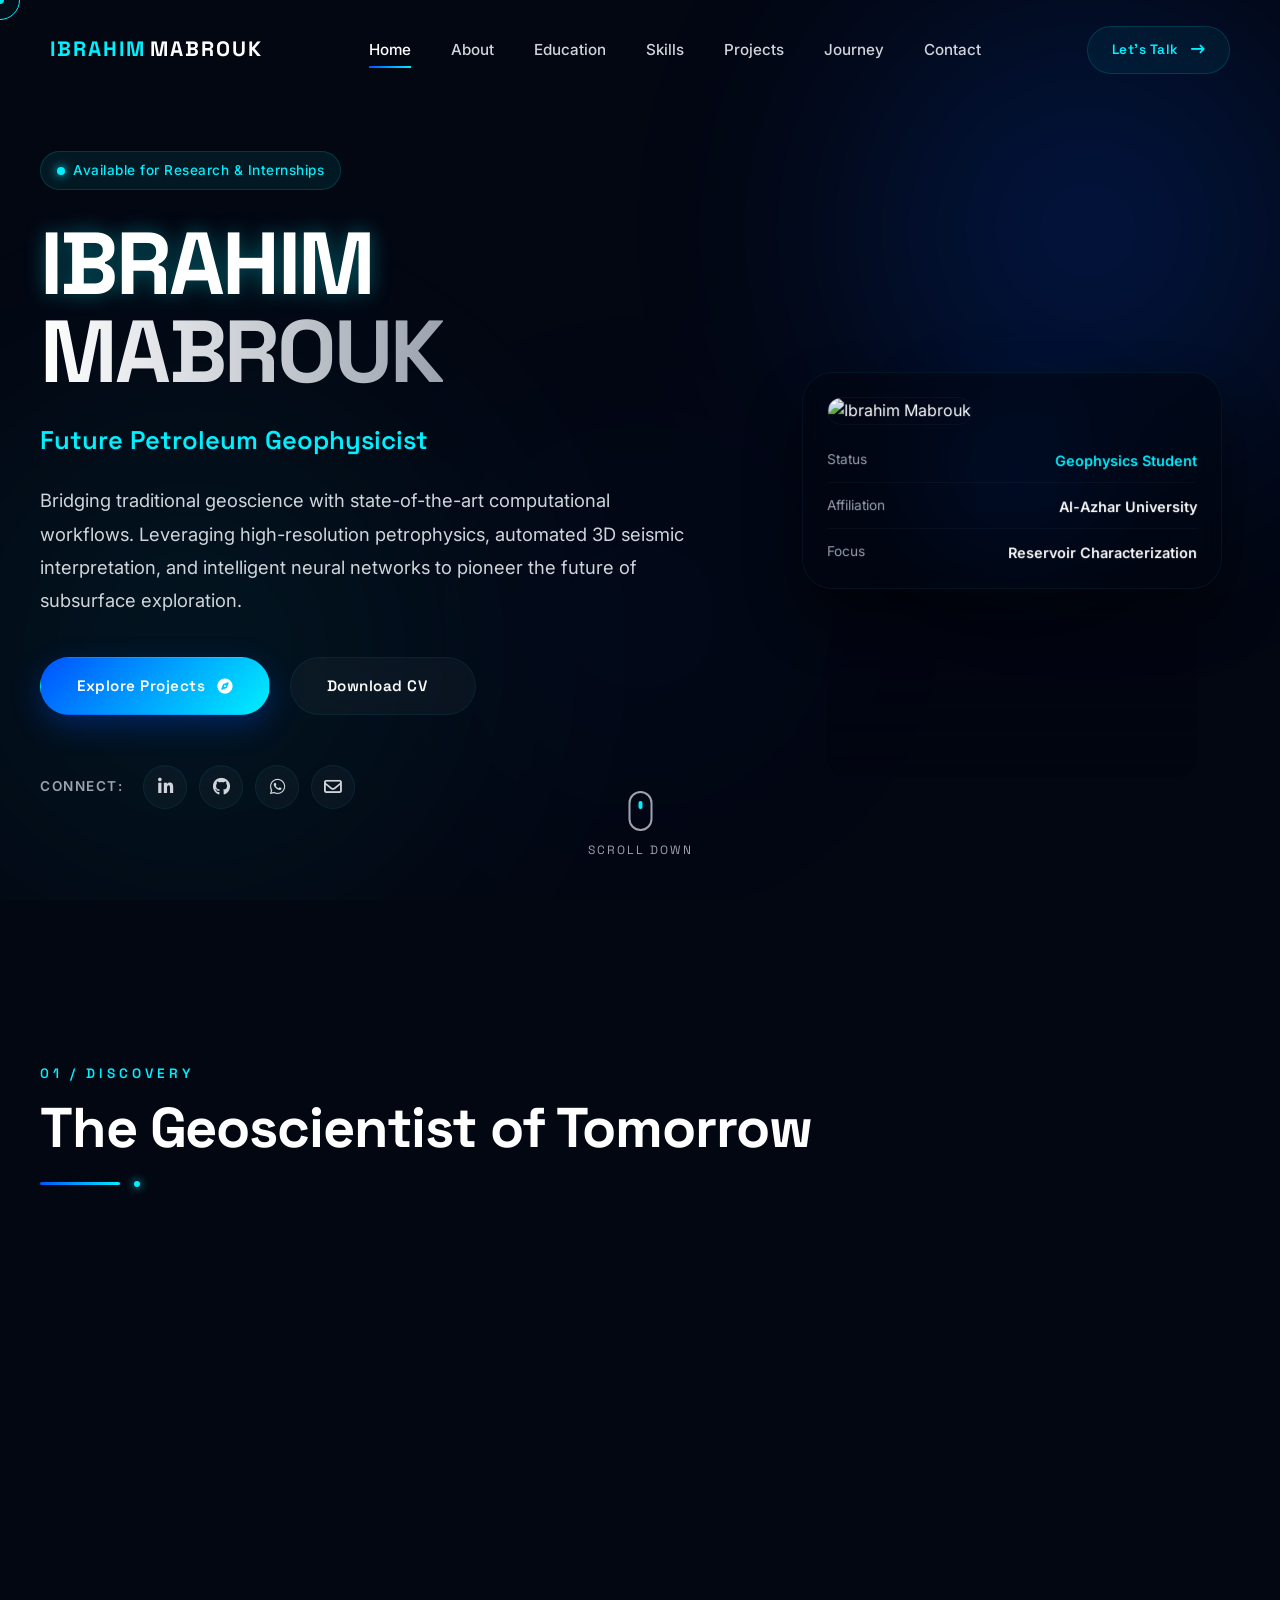
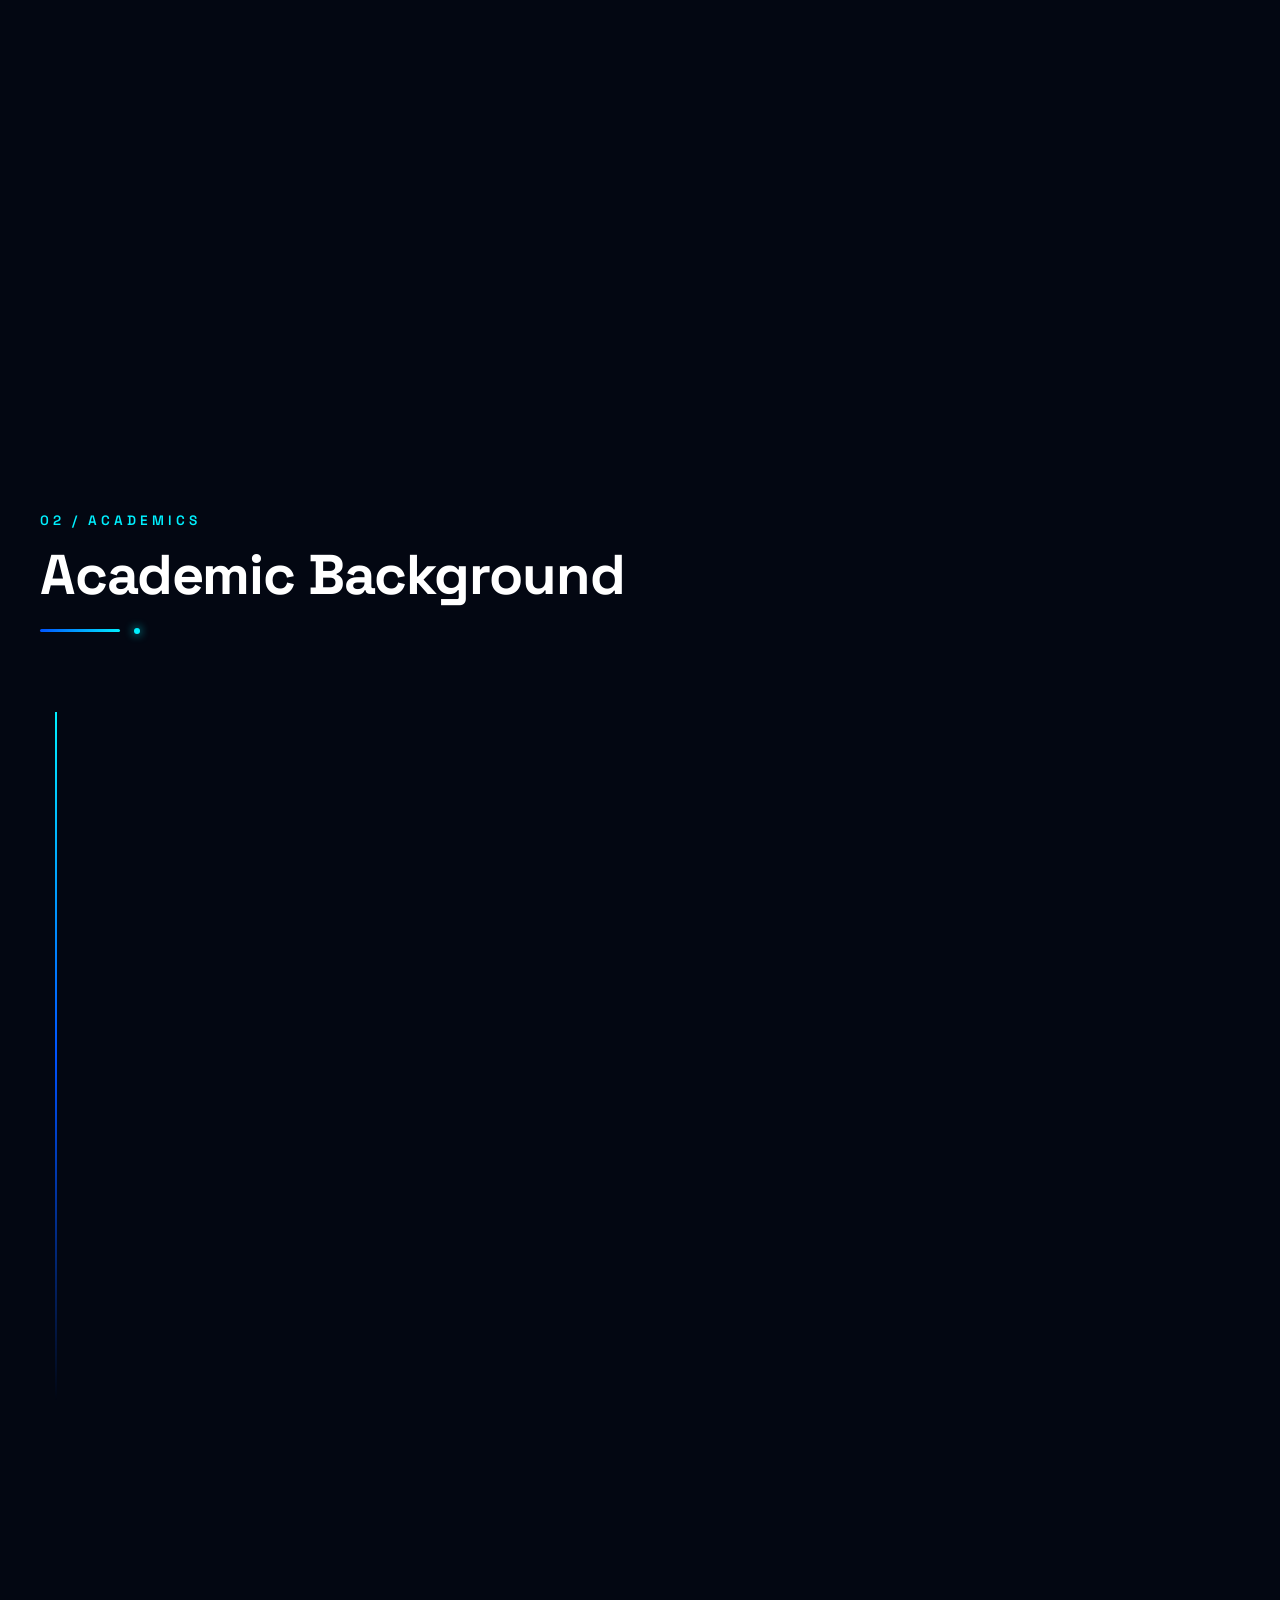
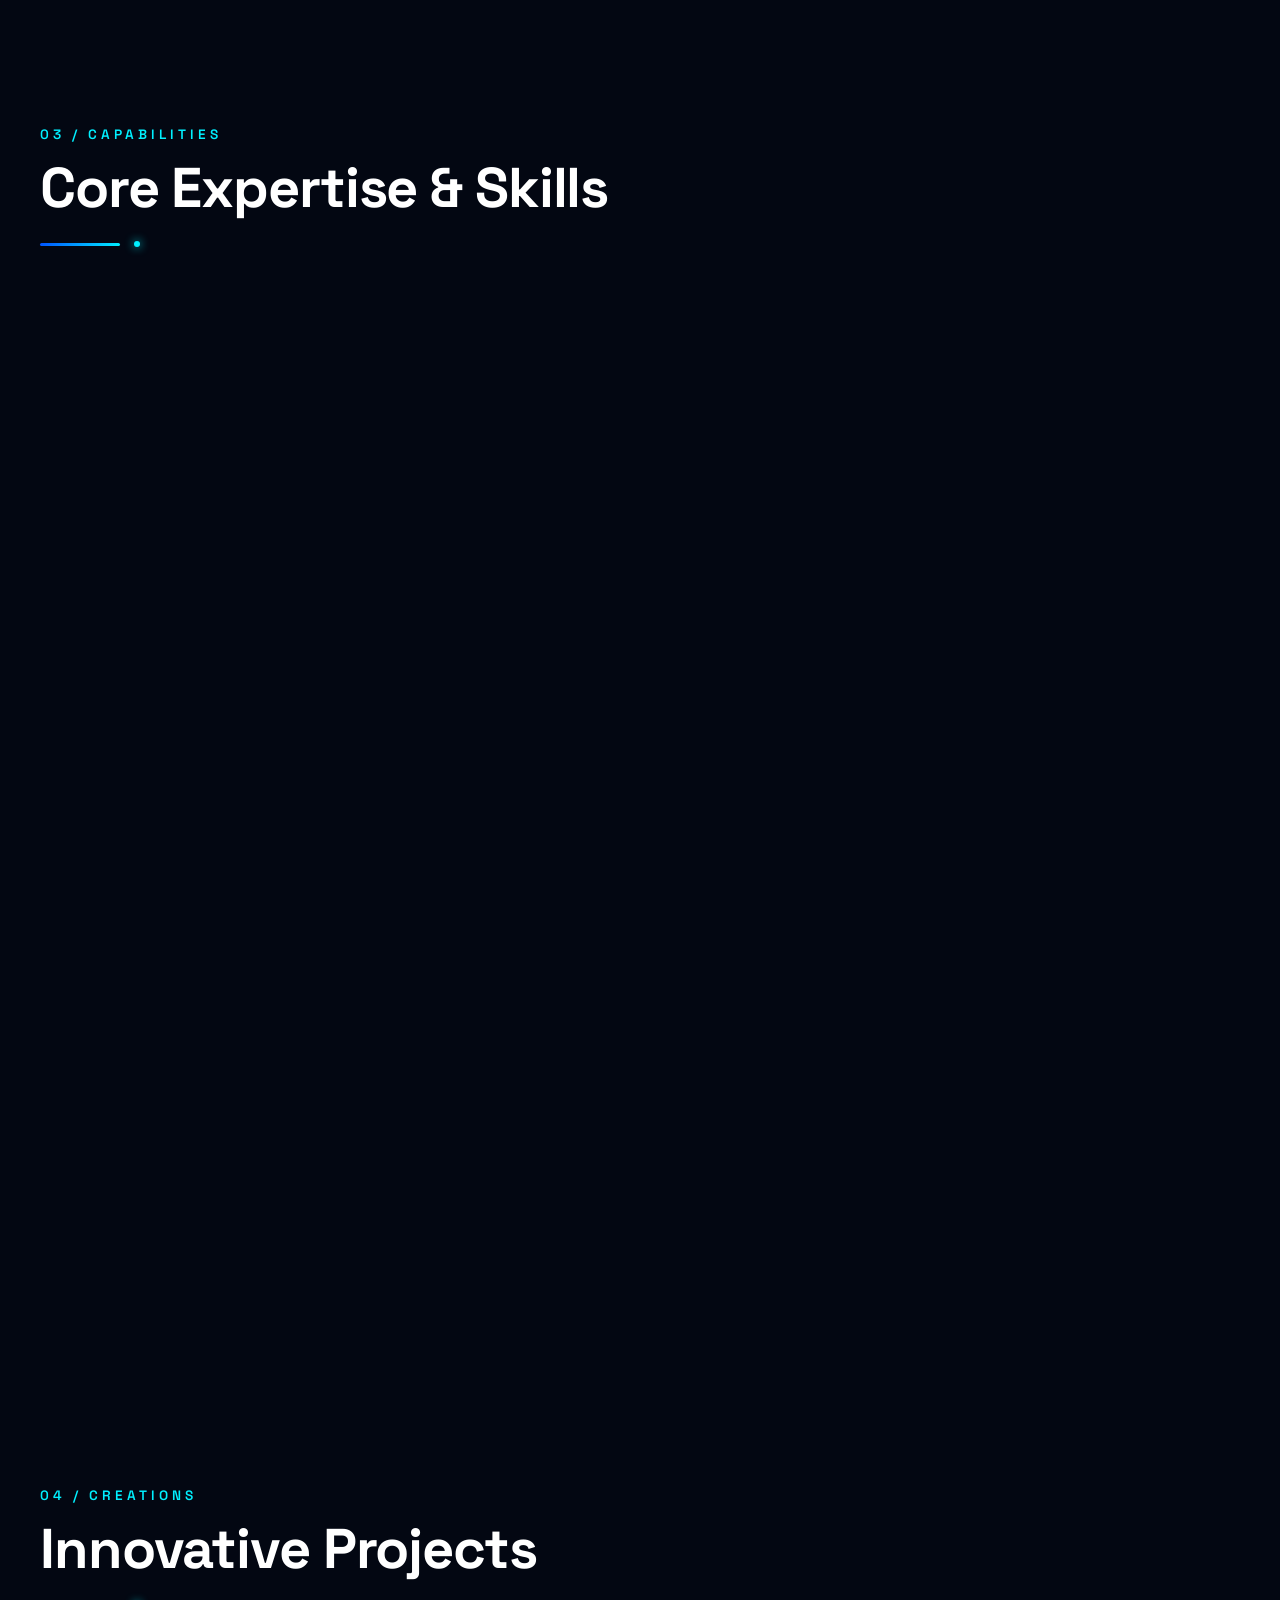
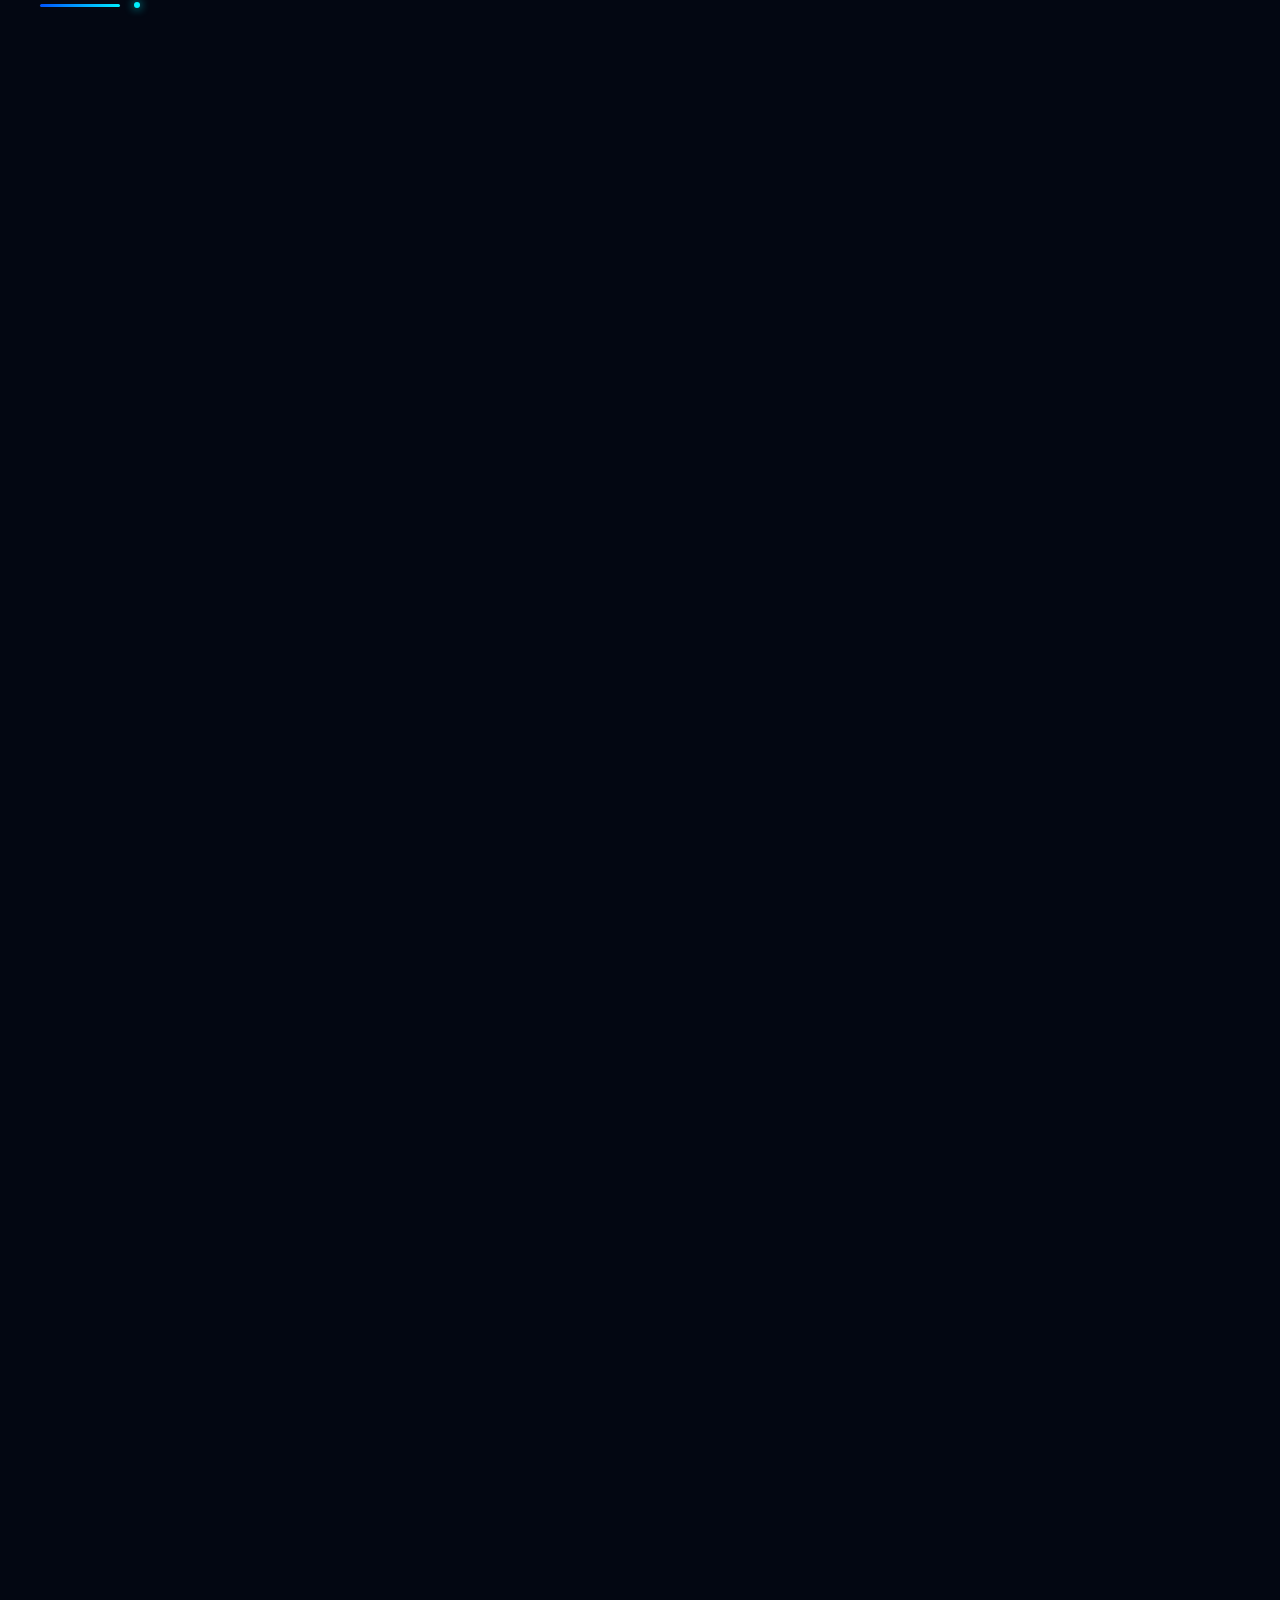
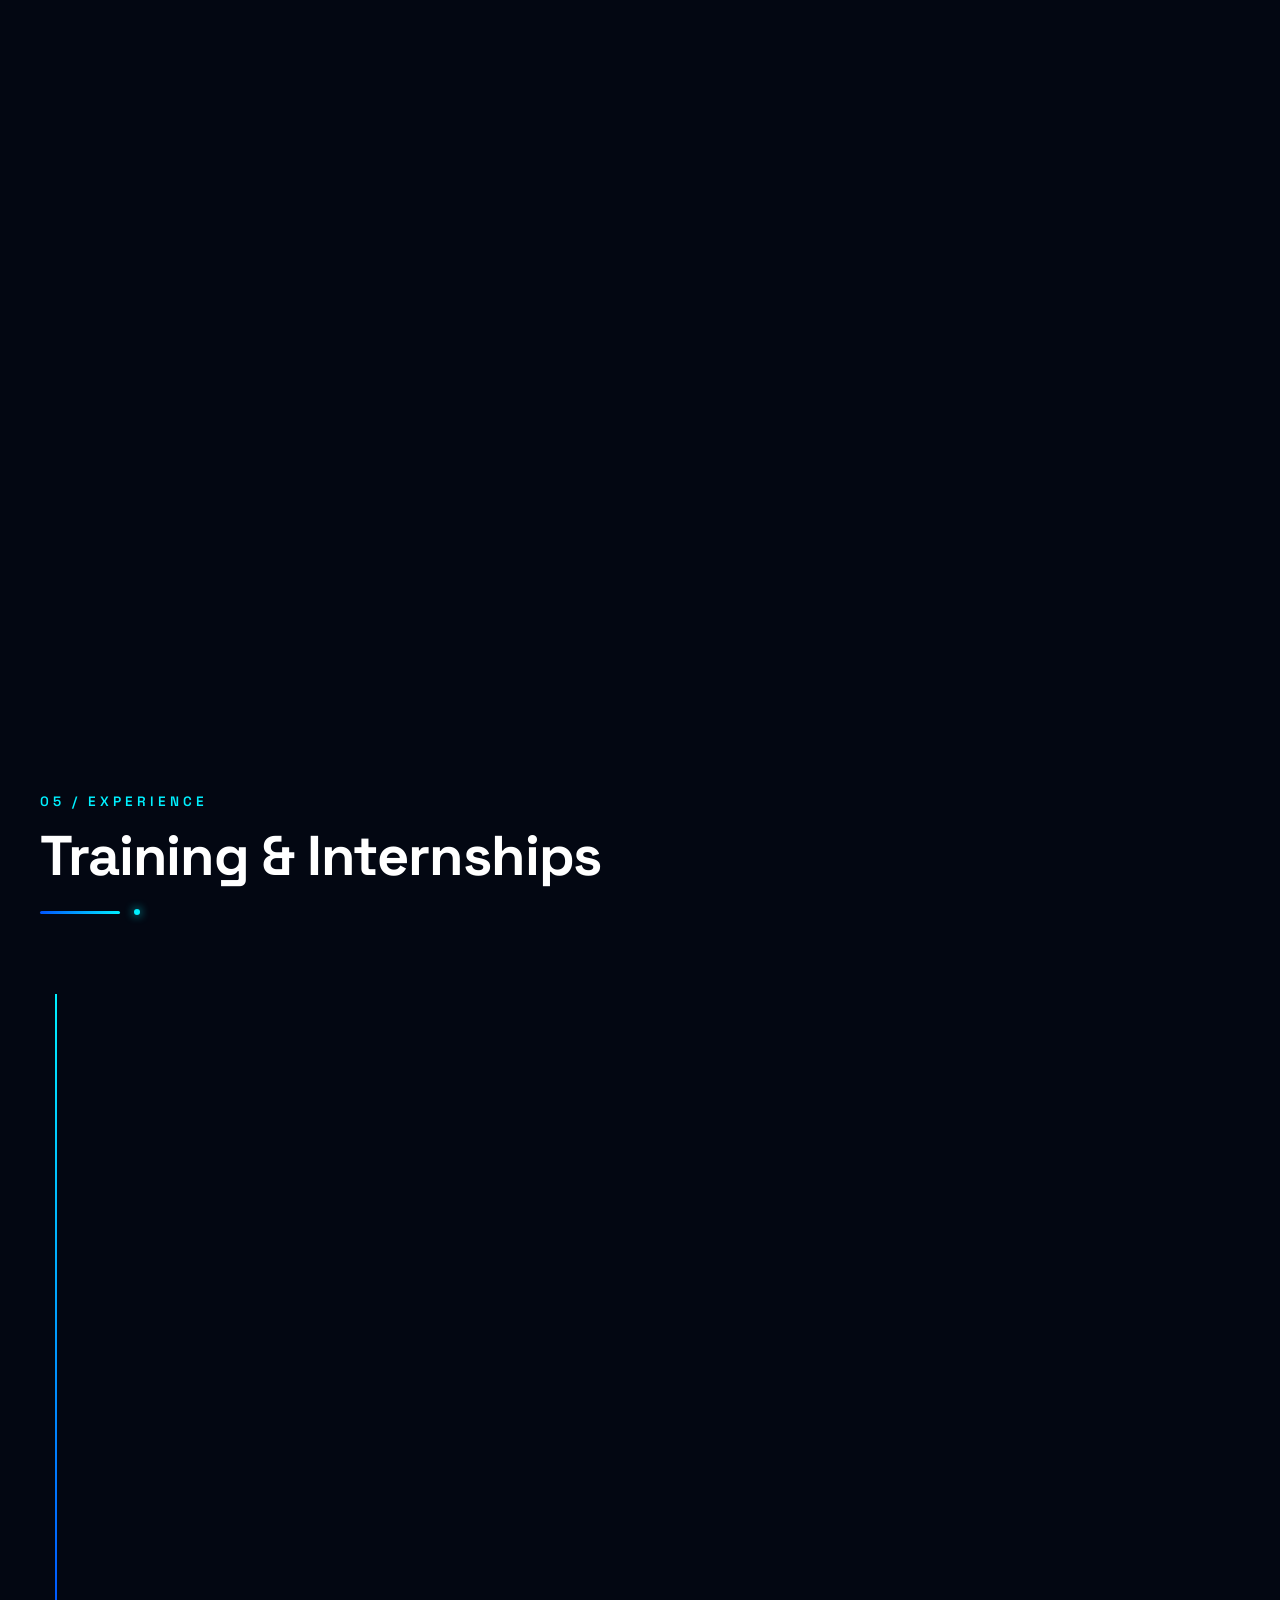
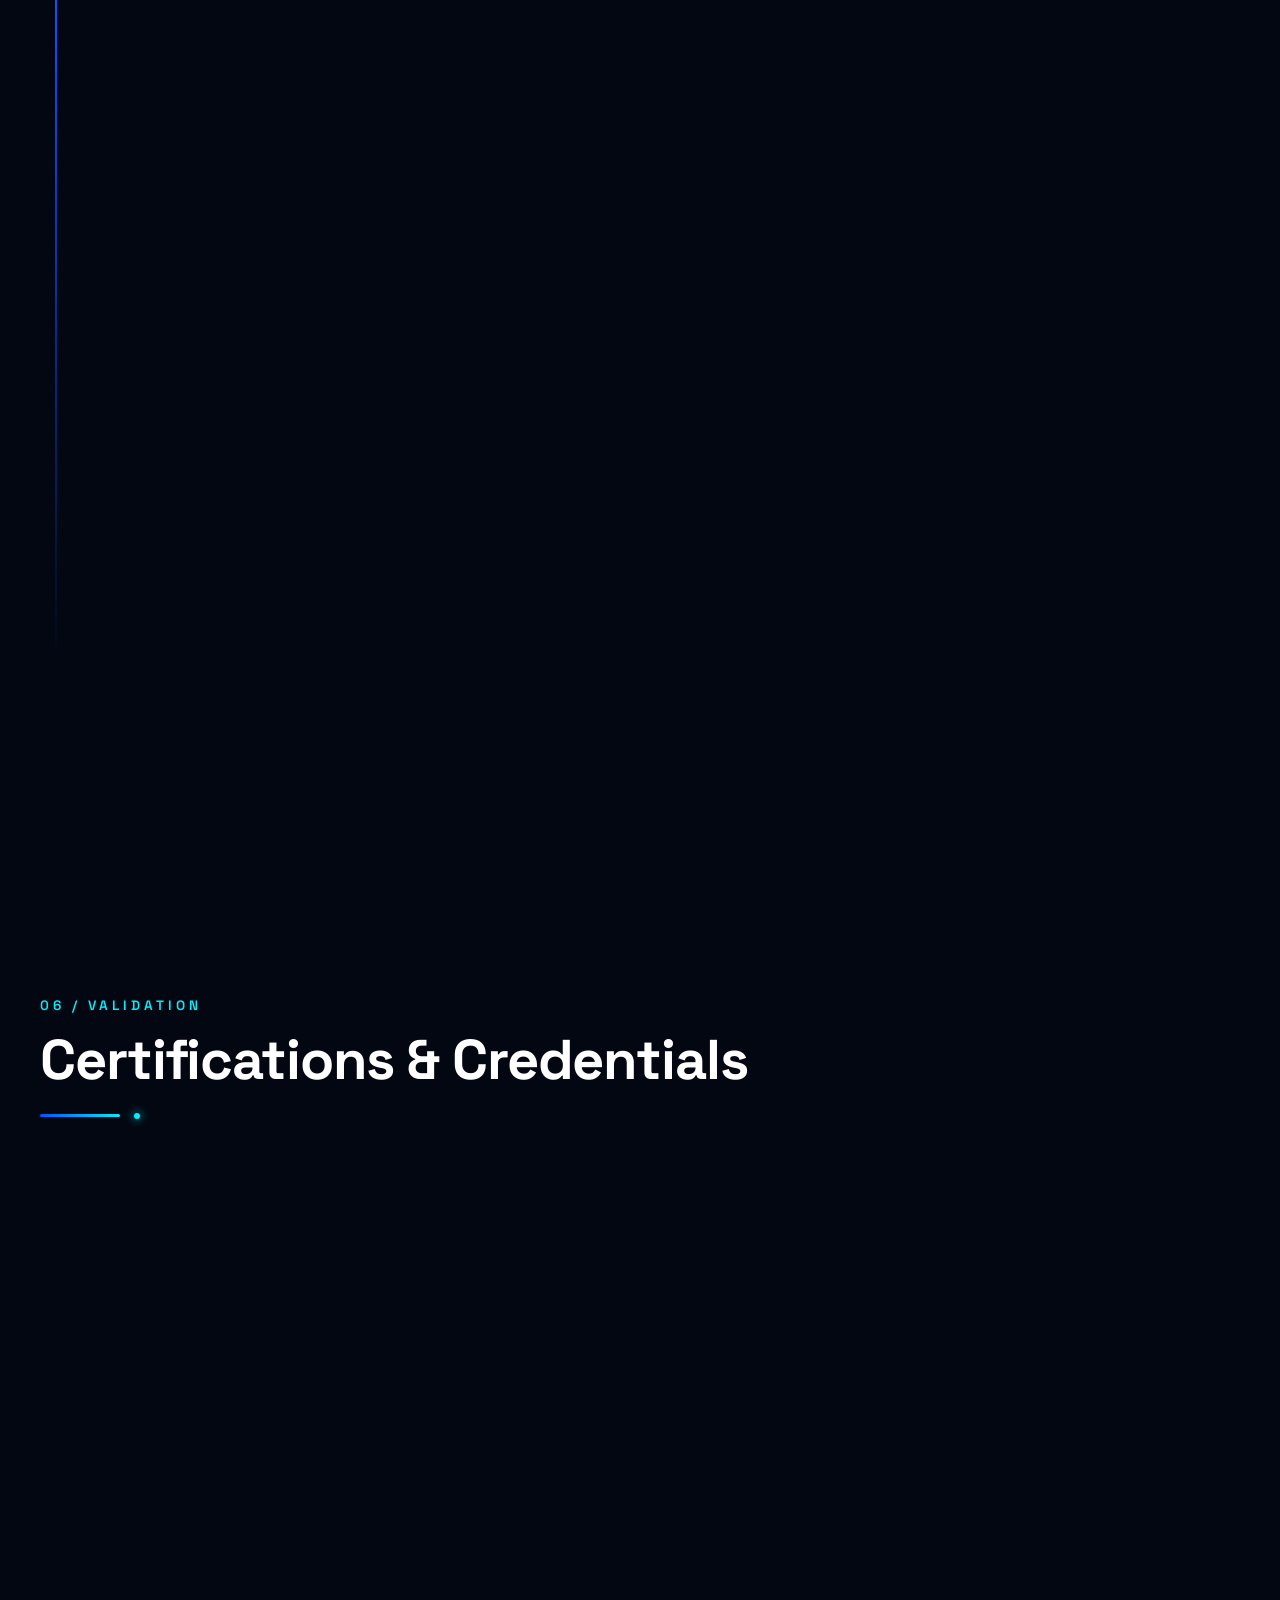
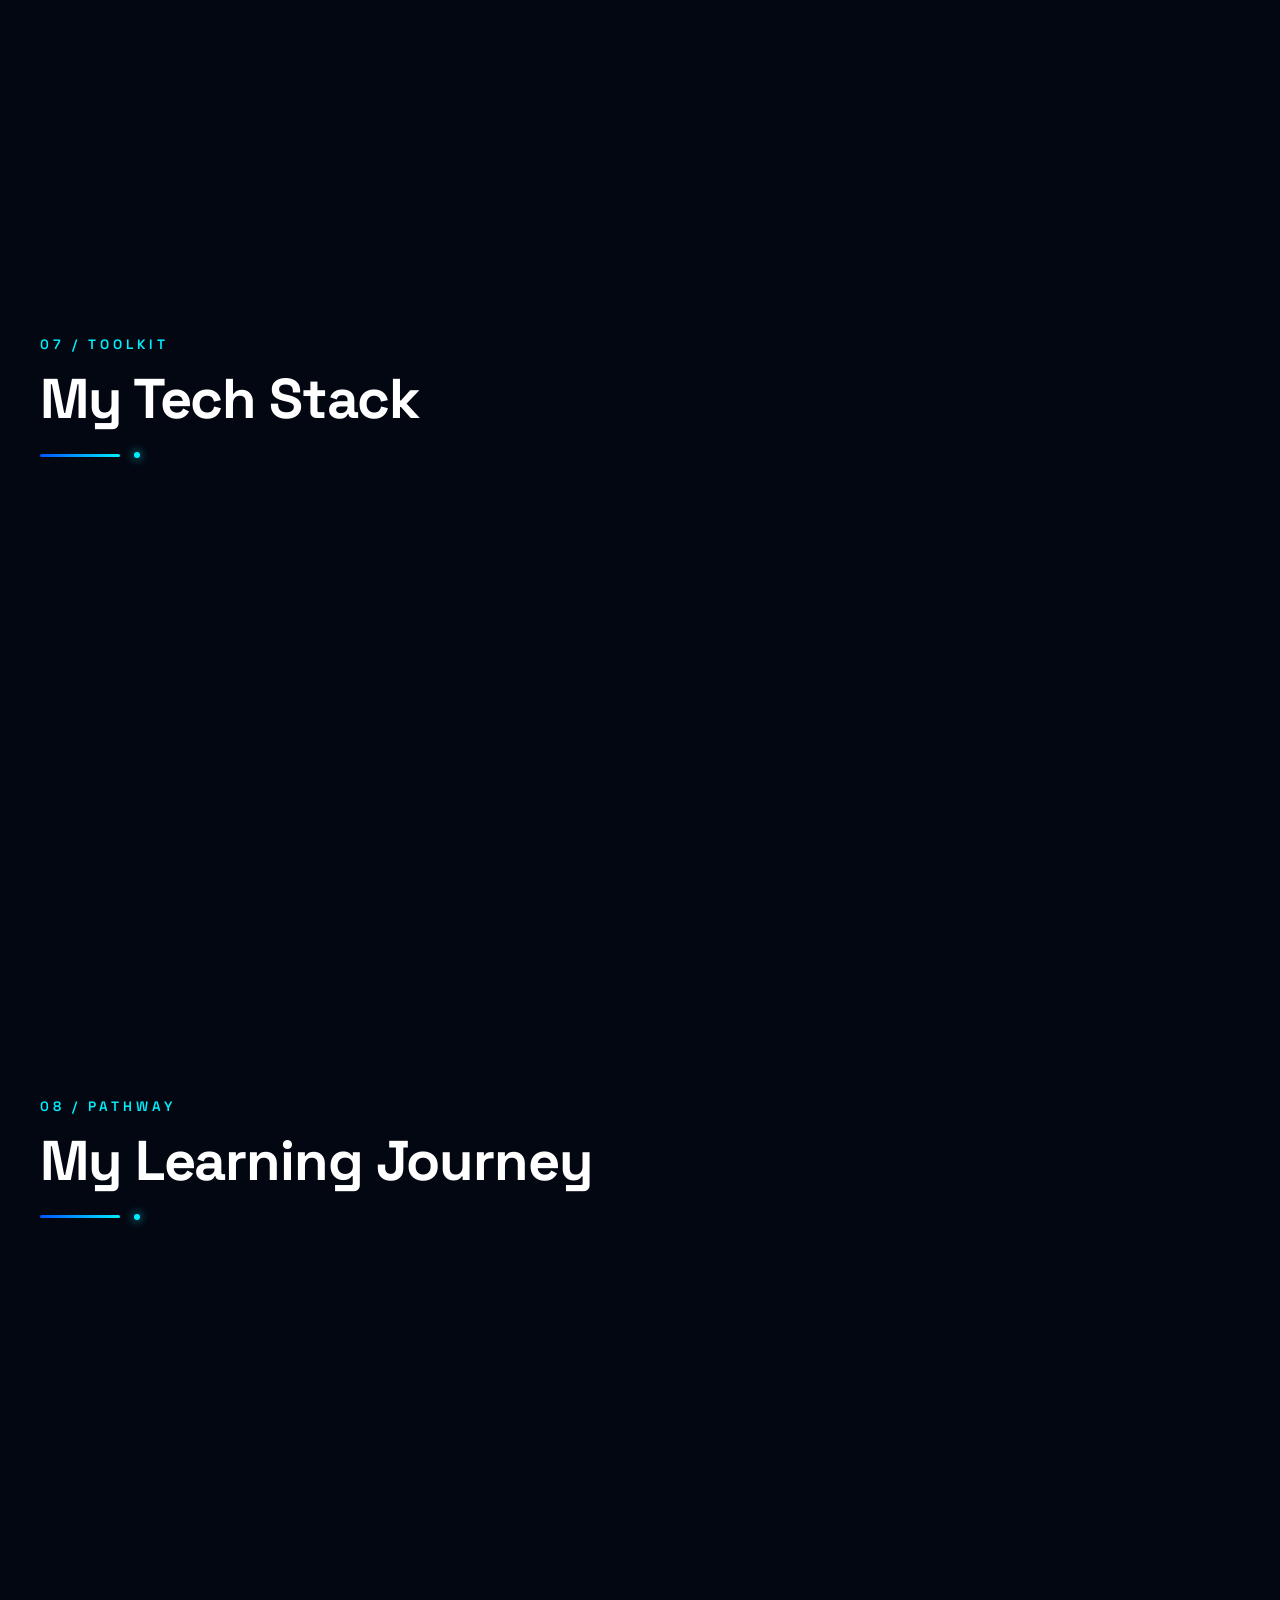
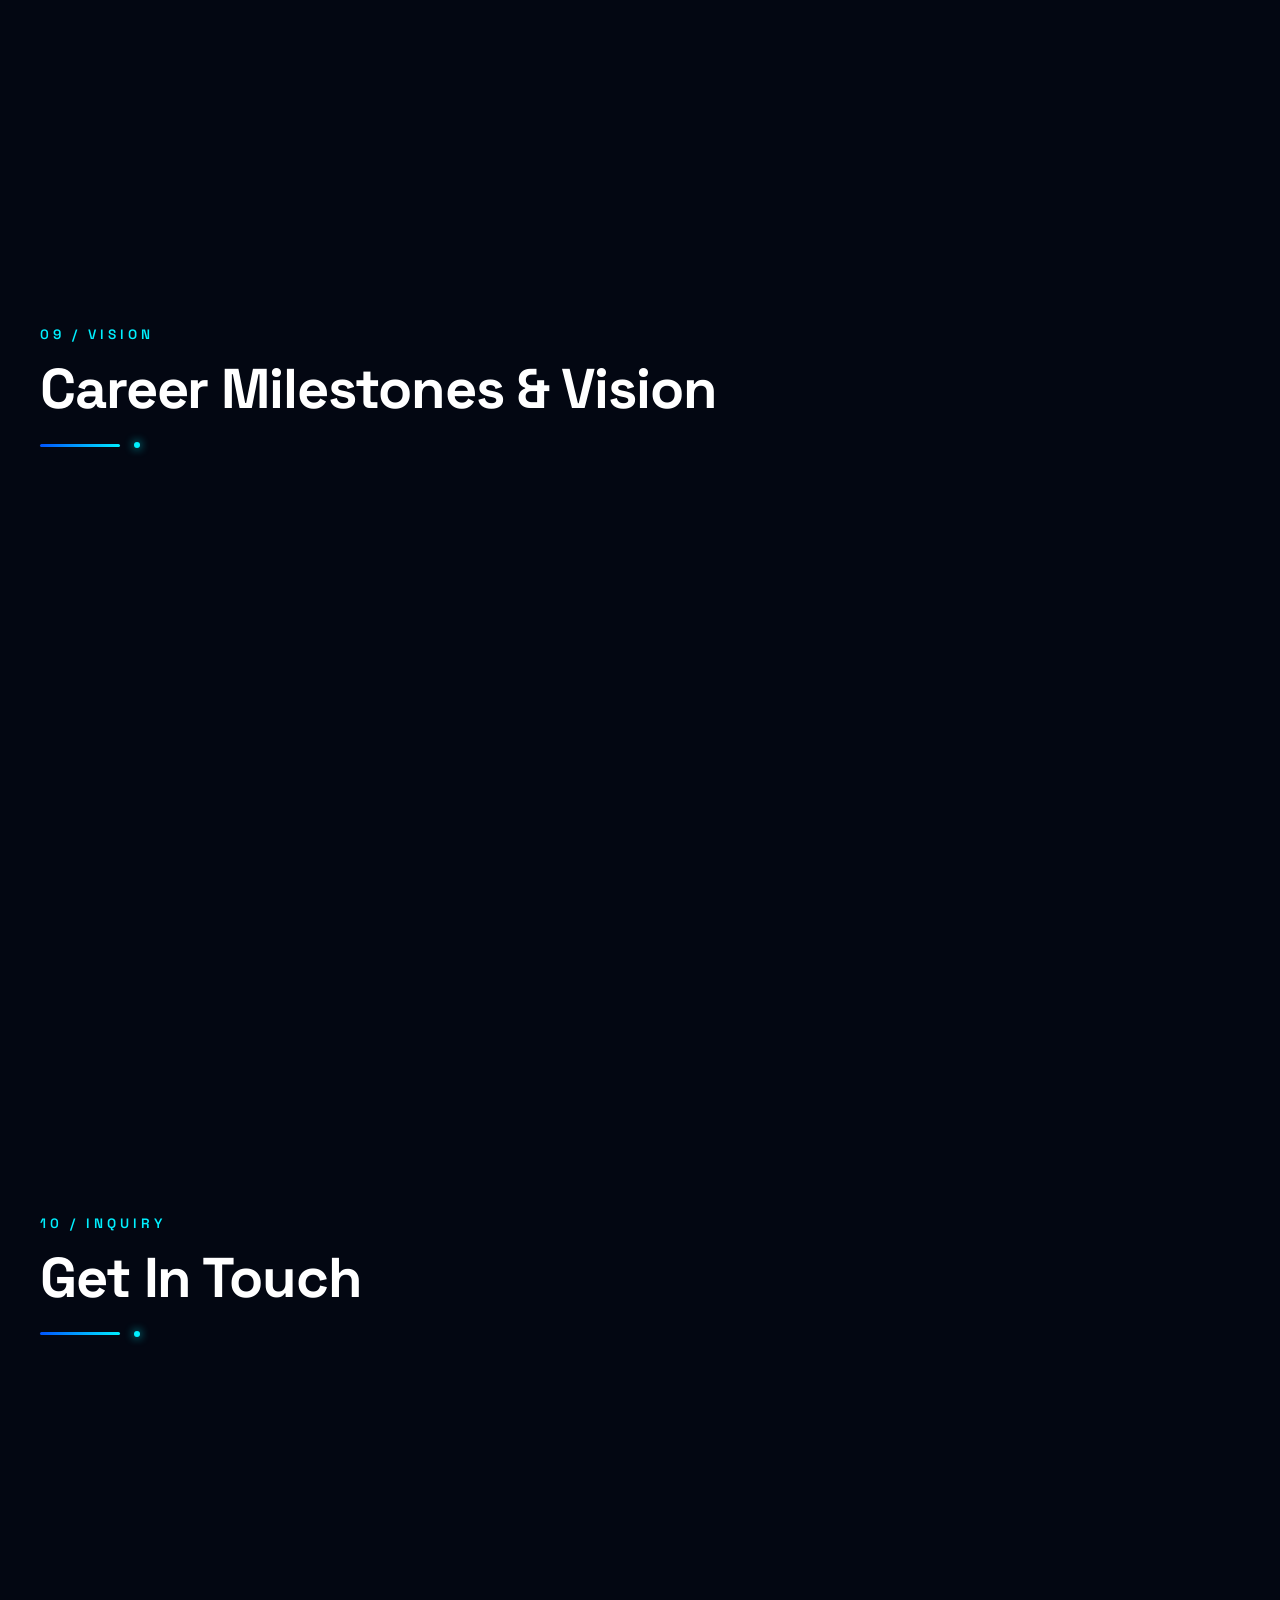
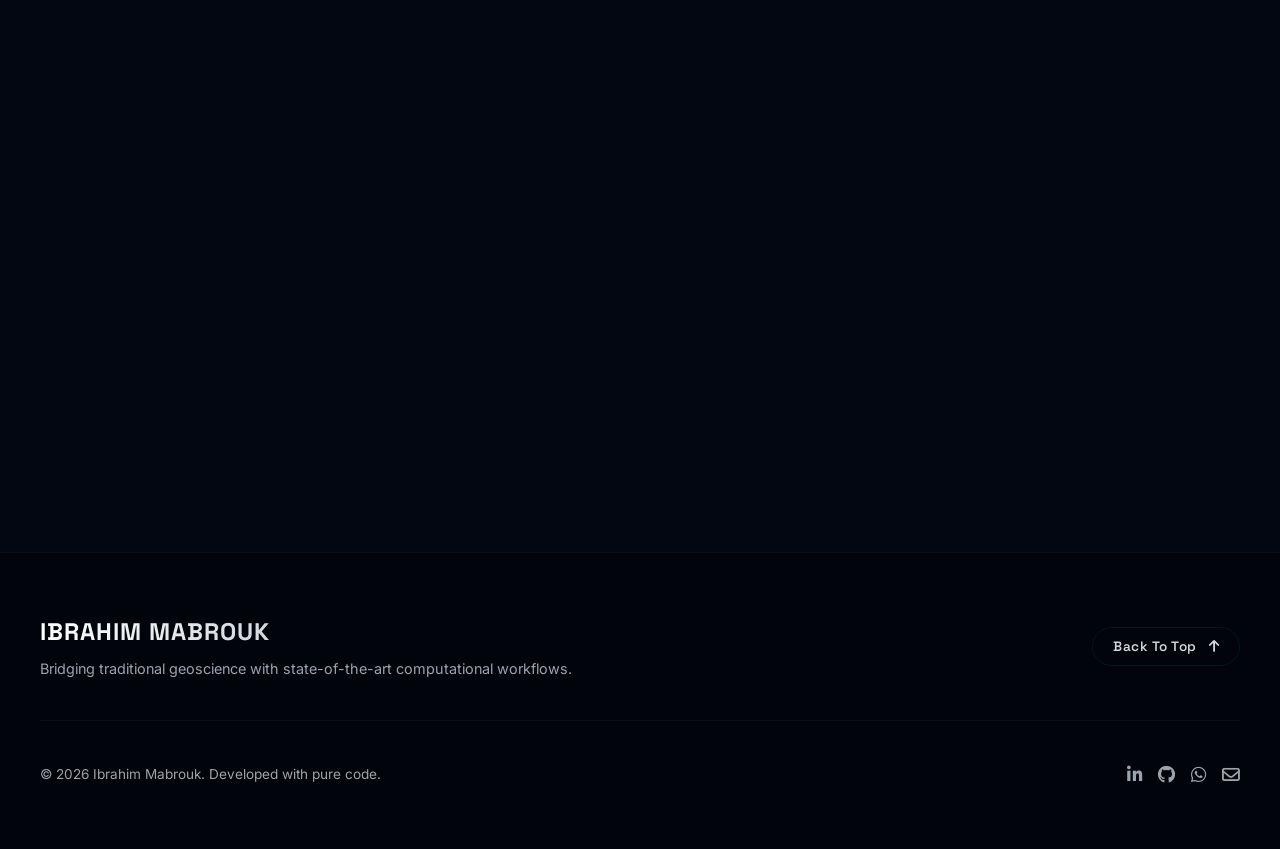
==== commit 47baa3e1: "Add files via upload" ====
--- a/index.html
+++ b/index.html
@@ -109,7 +109,7 @@
                             <a href="#projects" class="btn btn-primary" data-magnetic>
                                 Explore Projects <i class="fa-solid fa-compass"></i>
                             </a>
-                            <a href="PLACEHOLDER_CV_URL" class="btn btn-secondary" target="_blank" data-magnetic>
+                            <a href="assets/cv/Ibrahim_Mabrouk_CV.pdf" class="btn btn-secondary" target="_blank" data-magnetic>
                                 Download CV <i class="fa-solid fa-arrow-down-to-line"></i>
                             </a>
                         </div>
@@ -117,16 +117,16 @@
                         <div class="hero-socials">
                             <span class="socials-label">Connect:</span>
                             <div class="social-links">
-                                <a href="PLACEHOLDER_LINKEDIN_URL" target="_blank" class="social-icon" data-magnetic title="LinkedIn">
+                                <a href="https://www.linkedin.com/in/ibrahim-allzdy-946259376?utm_source=share_via&utm_content=profile&utm_medium=member_android" target="_blank" class="social-icon" data-magnetic title="LinkedIn">
                                     <i class="fa-brands fa-linkedin-in"></i>
                                 </a>
-                                <a href="PLACEHOLDER_GITHUB_URL" target="_blank" class="social-icon" data-magnetic title="GitHub">
+                                <a href="https://github.com/aallzdy-cmd" target="_blank" class="social-icon" data-magnetic title="GitHub">
                                     <i class="fa-brands fa-github"></i>
                                 </a>
-                                <a href="PLACEHOLDER_WHATSAPP_URL" target="_blank" class="social-icon" data-magnetic title="WhatsApp">
+                                <a href="https://wa.me/201010795287" target="_blank" class="social-icon" data-magnetic title="WhatsApp">
                                     <i class="fa-brands fa-whatsapp"></i>
                                 </a>
-                                <a href="mailto:PLACEHOLDER_EMAIL@gmail.com" class="social-icon" data-magnetic title="Email">
+                                <a href="aallzdy@gmail.com" class="social-icon" data-magnetic title="Email">
                                     <i class="fa-regular fa-envelope"></i>
                                 </a>
                             </div>
@@ -138,7 +138,7 @@
                             <div class="profile-glow"></div>
                             <div class="profile-card">
                                 <!-- Profile Image Placeholder -->
-                                <img src="PLACEHOLDER_PROFILE_IMAGE.jpg" alt="Ibrahim Mabrouk" class="profile-img">
+                                <img src="assets/images/profile.jpg" alt="Ibrahim Mabrouk" class="profile-img">
                                 <div class="profile-overlay"></div>
                                 
                                 <div class="profile-data">
@@ -863,7 +863,7 @@
                                     <div class="info-icon"><i class="fa-solid fa-location-dot"></i></div>
                                     <div class="info-details">
                                         <span class="info-label">Current Location</span>
-                                        <span class="info-val">PLACEHOLDER_LOCATION (Cairo, Egypt)</span>
+                                        <span class="info-val"> (Cairo, Egypt)</span>
                                     </div>
                                 </div>
 
@@ -871,7 +871,7 @@
                                     <div class="info-icon"><i class="fa-solid fa-envelope"></i></div>
                                     <div class="info-details">
                                         <span class="info-label">Direct Email</span>
-                                        <a href="mailto:PLACEHOLDER_EMAIL@gmail.com" class="info-val link-hover">PLACEHOLDER_EMAIL@gmail.com</a>
+                                        <a href="aallzdy@gmail.com" class="info-val link-hover">aallzdy@gmail.com</a>
                                     </div>
                                 </div>
 
@@ -879,7 +879,7 @@
                                     <div class="info-icon"><i class="fa-brands fa-whatsapp"></i></div>
                                     <div class="info-details">
                                         <span class="info-label">WhatsApp</span>
-                                        <a href="PLACEHOLDER_WHATSAPP_URL" class="info-val link-hover" target="_blank">PLACEHOLDER_WHATSAPP_NUMBER</a>
+                                        <a href="assets/images/profile.jpg" class="info-val link-hover" target="_blank">https://wa.me/201010795287</a>
                                     </div>
                                 </div>
 
@@ -887,7 +887,7 @@
                                     <div class="info-icon"><i class="fa-solid fa-phone"></i></div>
                                     <div class="info-details">
                                         <span class="info-label">Phone Direct</span>
-                                        <span class="info-val">PLACEHOLDER_PHONE_NUMBER</span>
+                                        <span class="info-val">+201010795287</span>
                                     </div>
                                 </div>
                             </div>
@@ -947,10 +947,10 @@
                     <div class="footer-bottom">
                         <span class="copyright">&copy; 2026 Ibrahim Mabrouk. Developed with pure code.</span>
                         <div class="footer-socials">
-                            <a href="PLACEHOLDER_LINKEDIN_URL" target="_blank" title="LinkedIn"><i class="fa-brands fa-linkedin-in"></i></a>
-                            <a href="PLACEHOLDER_GITHUB_URL" target="_blank" title="GitHub"><i class="fa-brands fa-github"></i></a>
-                            <a href="PLACEHOLDER_WHATSAPP_URL" target="_blank" title="WhatsApp"><i class="fa-brands fa-whatsapp"></i></a>
-                            <a href="mailto:PLACEHOLDER_EMAIL@gmail.com" title="Email"><i class="fa-regular fa-envelope"></i></a>
+                            <a href="https://www.linkedin.com/in/ibrahim-allzdy-946259376?utm_source=share_via&utm_content=profile&utm_medium=member_android" target="_blank" title="LinkedIn"><i class="fa-brands fa-linkedin-in"></i></a>
+                            <a href="https://github.com/aallzdy-cmd" target="_blank" title="GitHub"><i class="fa-brands fa-github"></i></a>
+                            <a href="https://wa.me/201010795287" target="_blank" title="WhatsApp"><i class="fa-brands fa-whatsapp"></i></a>
+                            <a href="mailto:aallzdy@gmail.com" title="Email"><i class="fa-regular fa-envelope"></i></a>
                         </div>
                     </div>
                 </div>
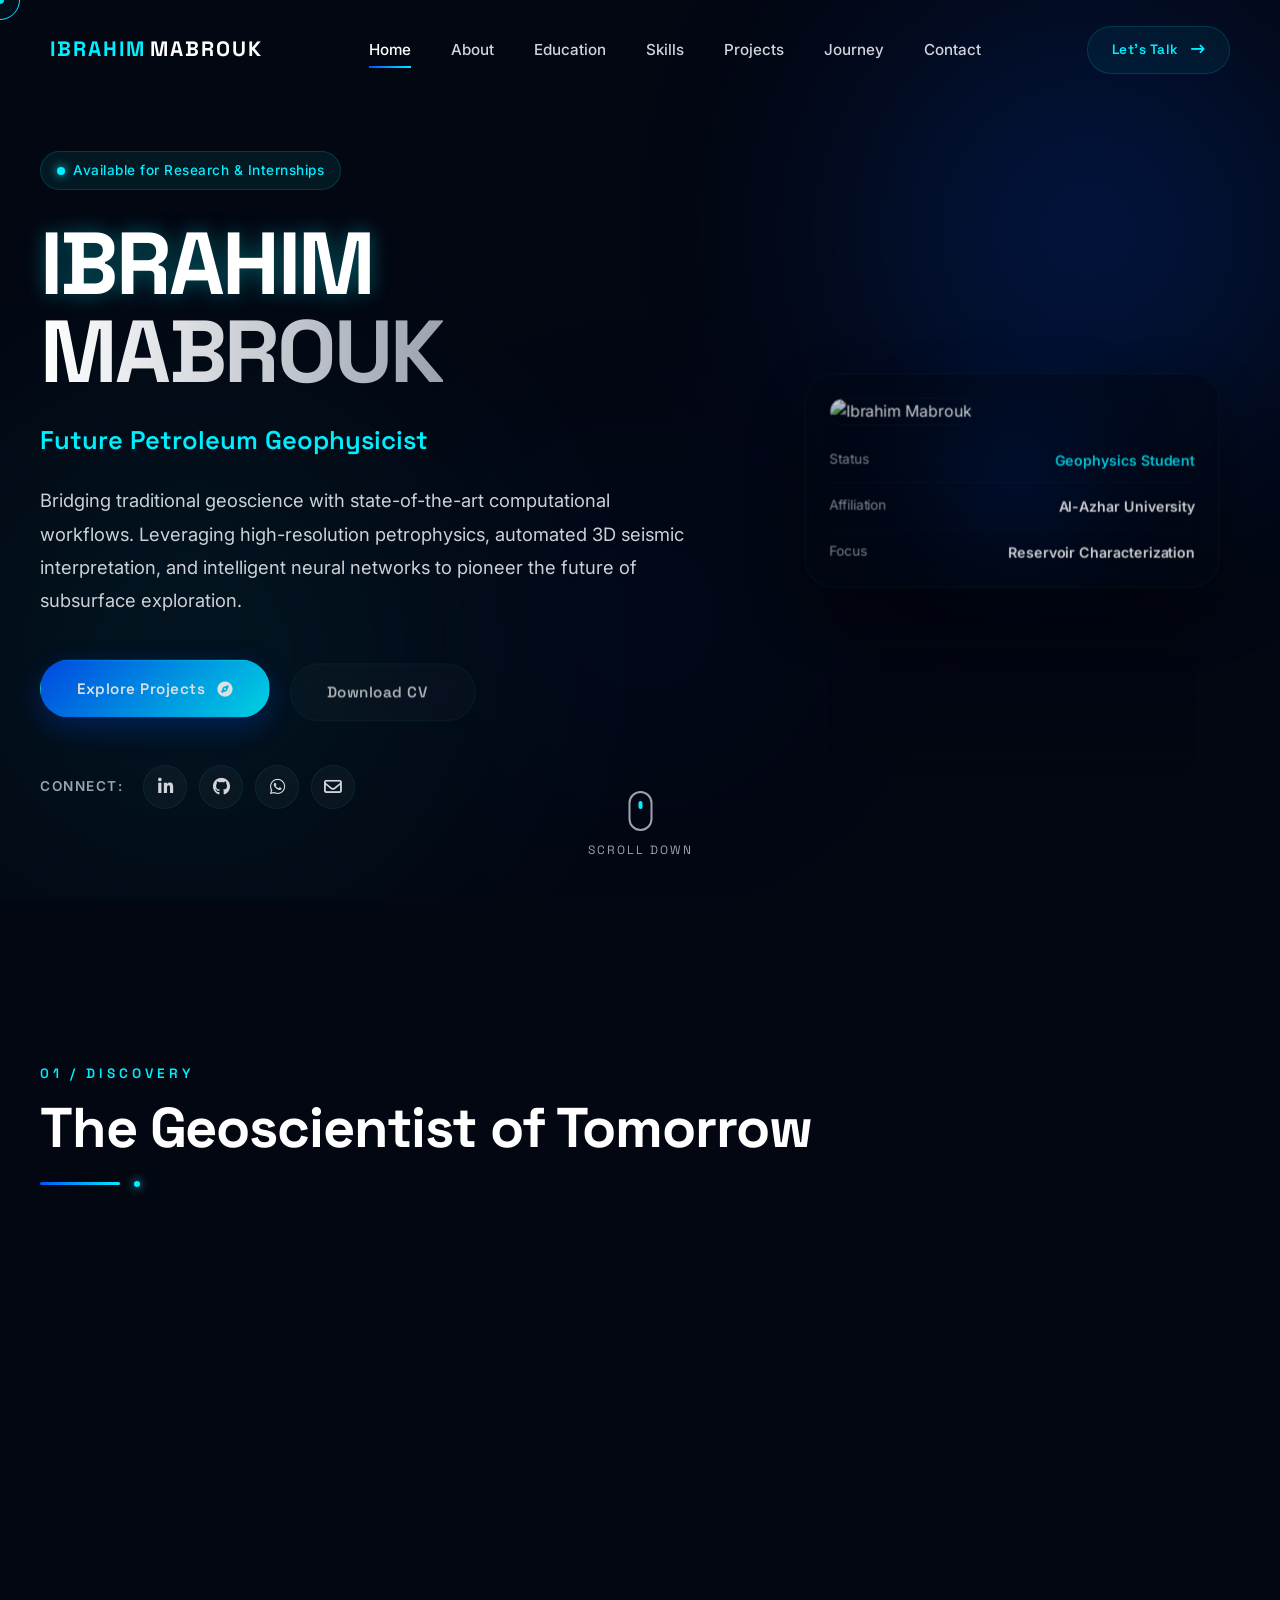
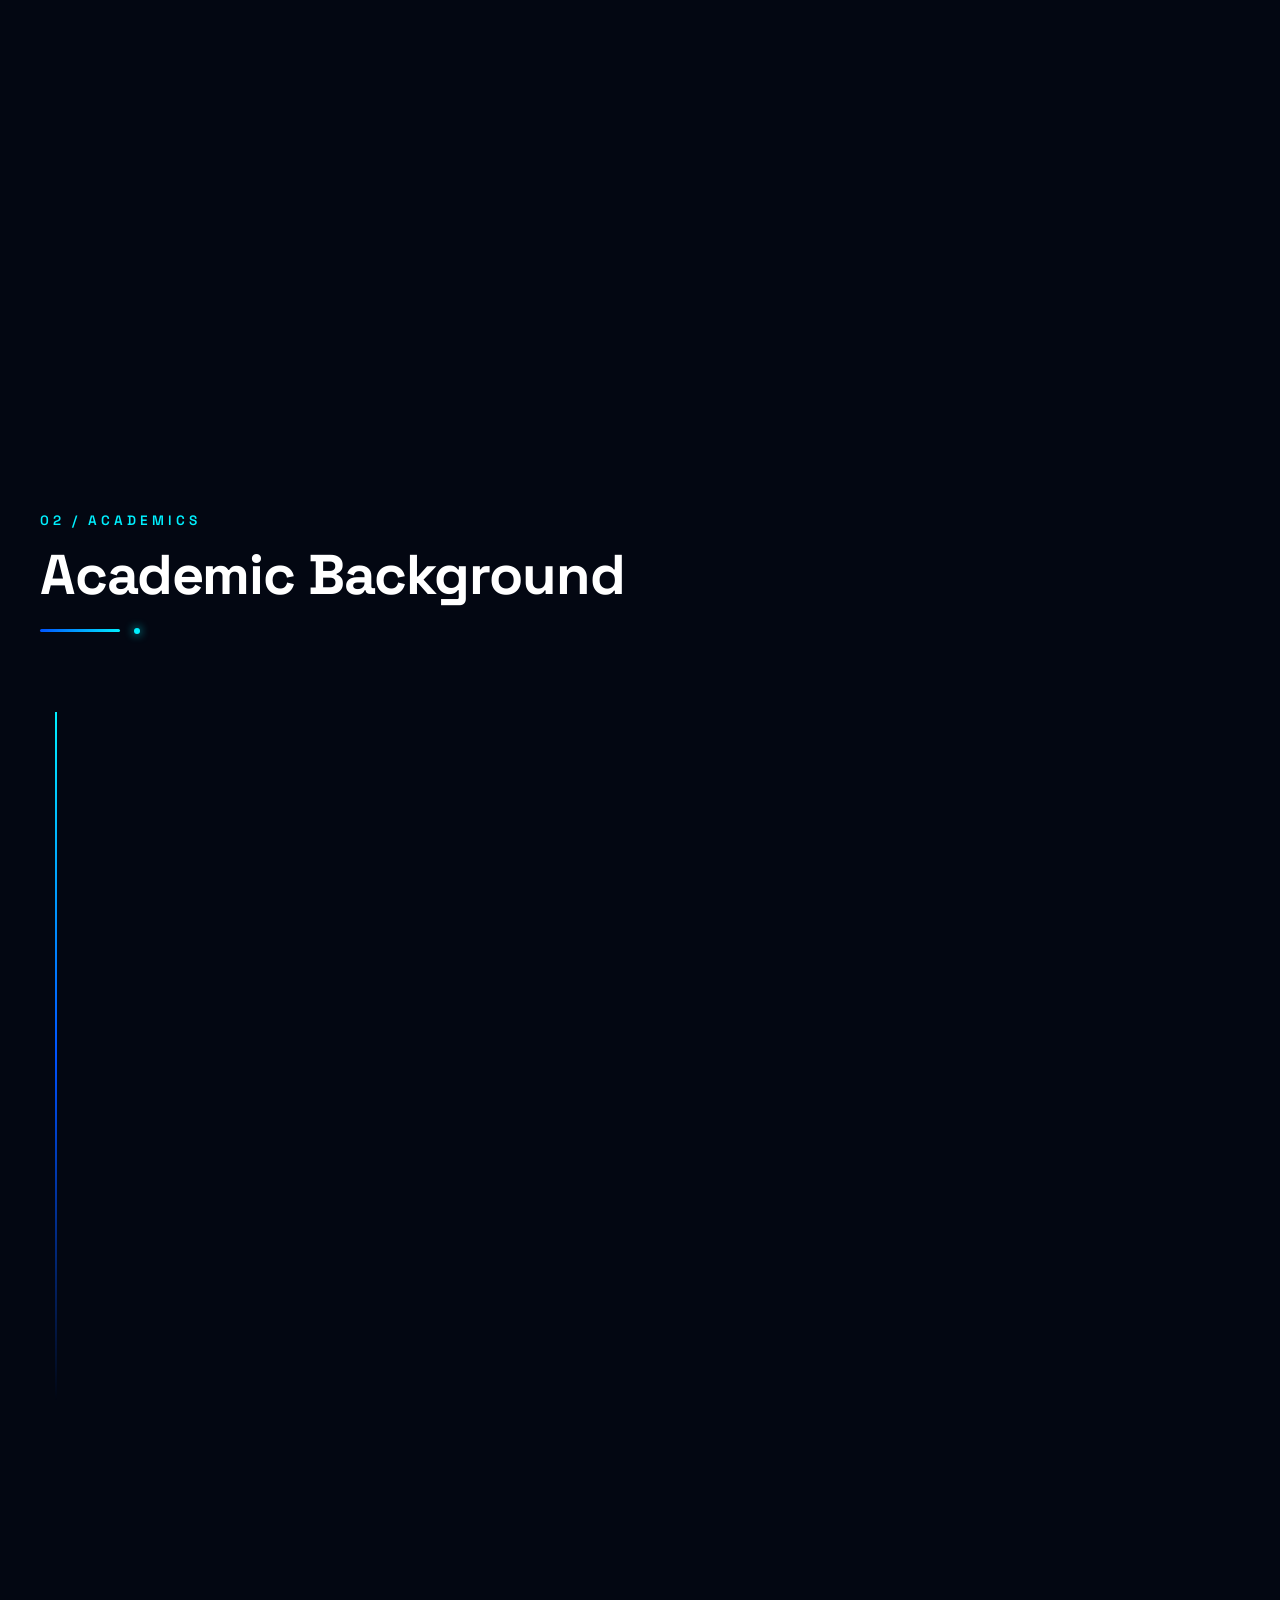
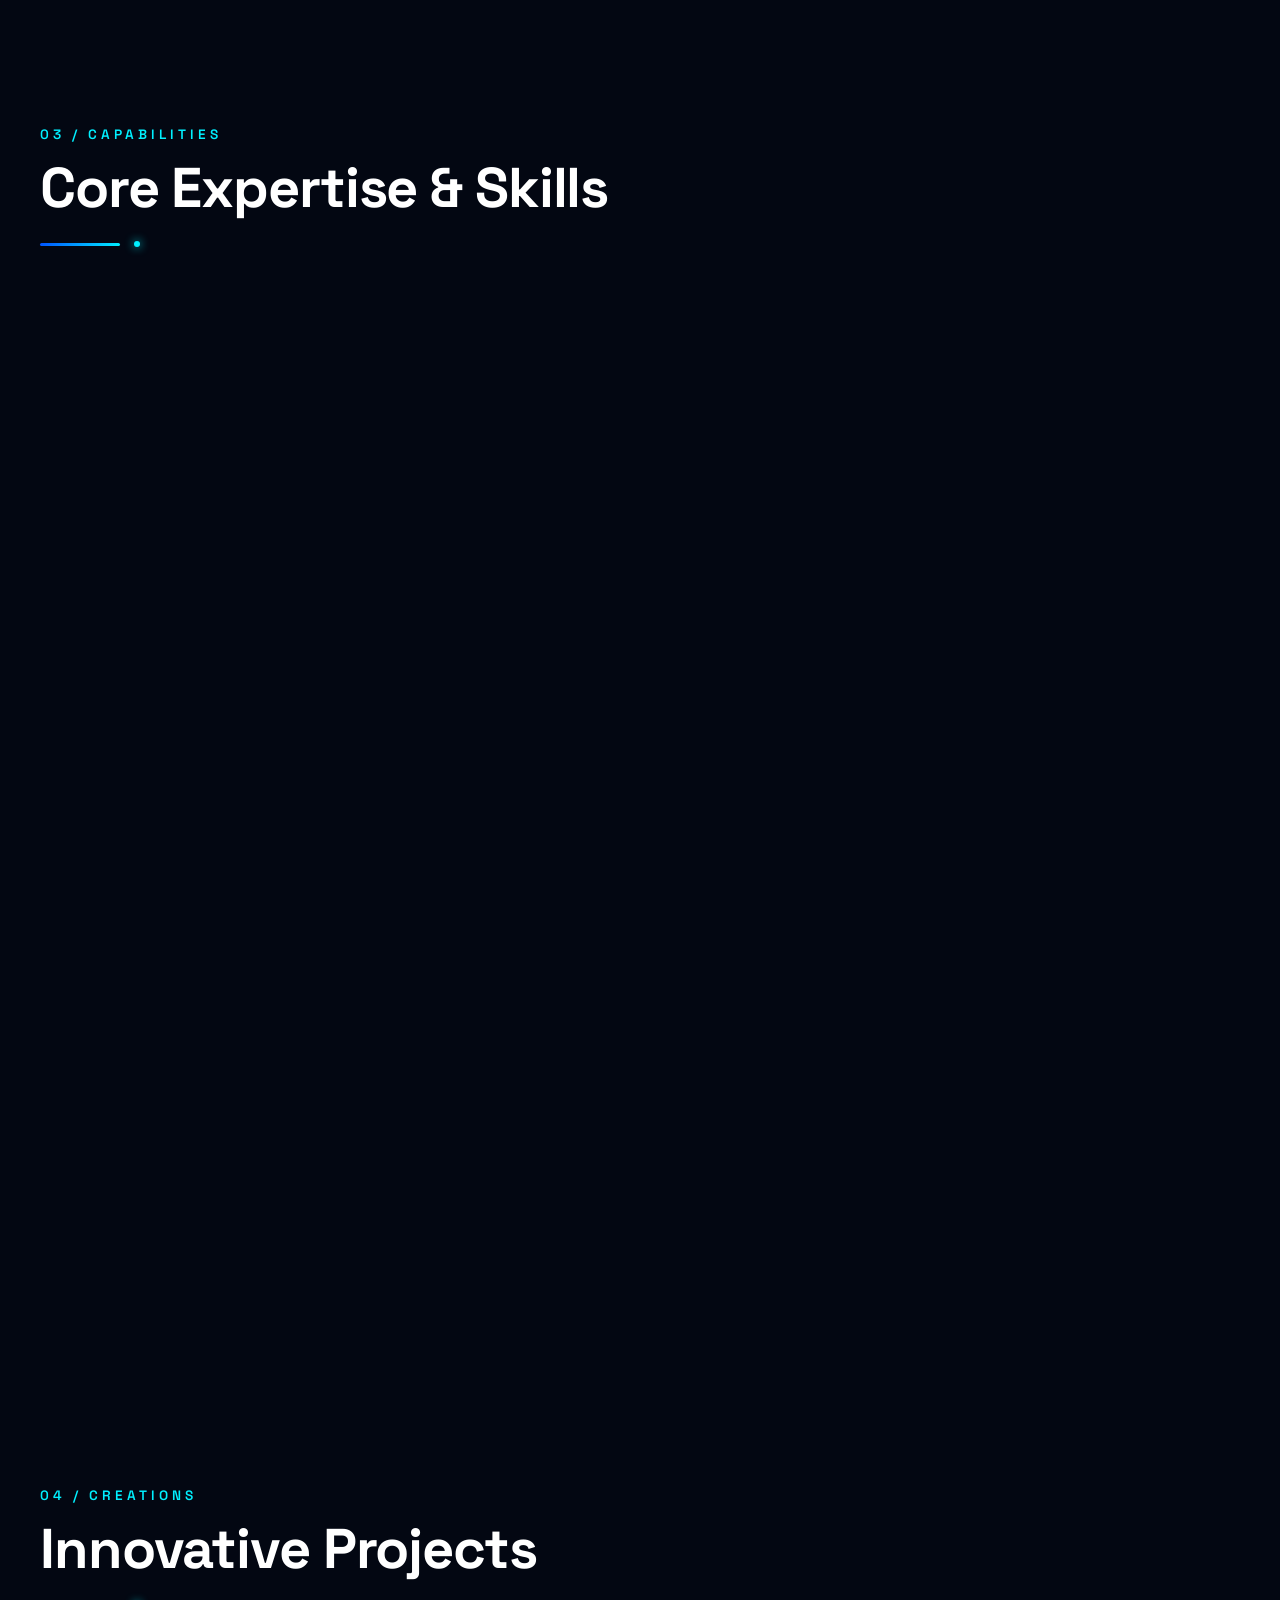
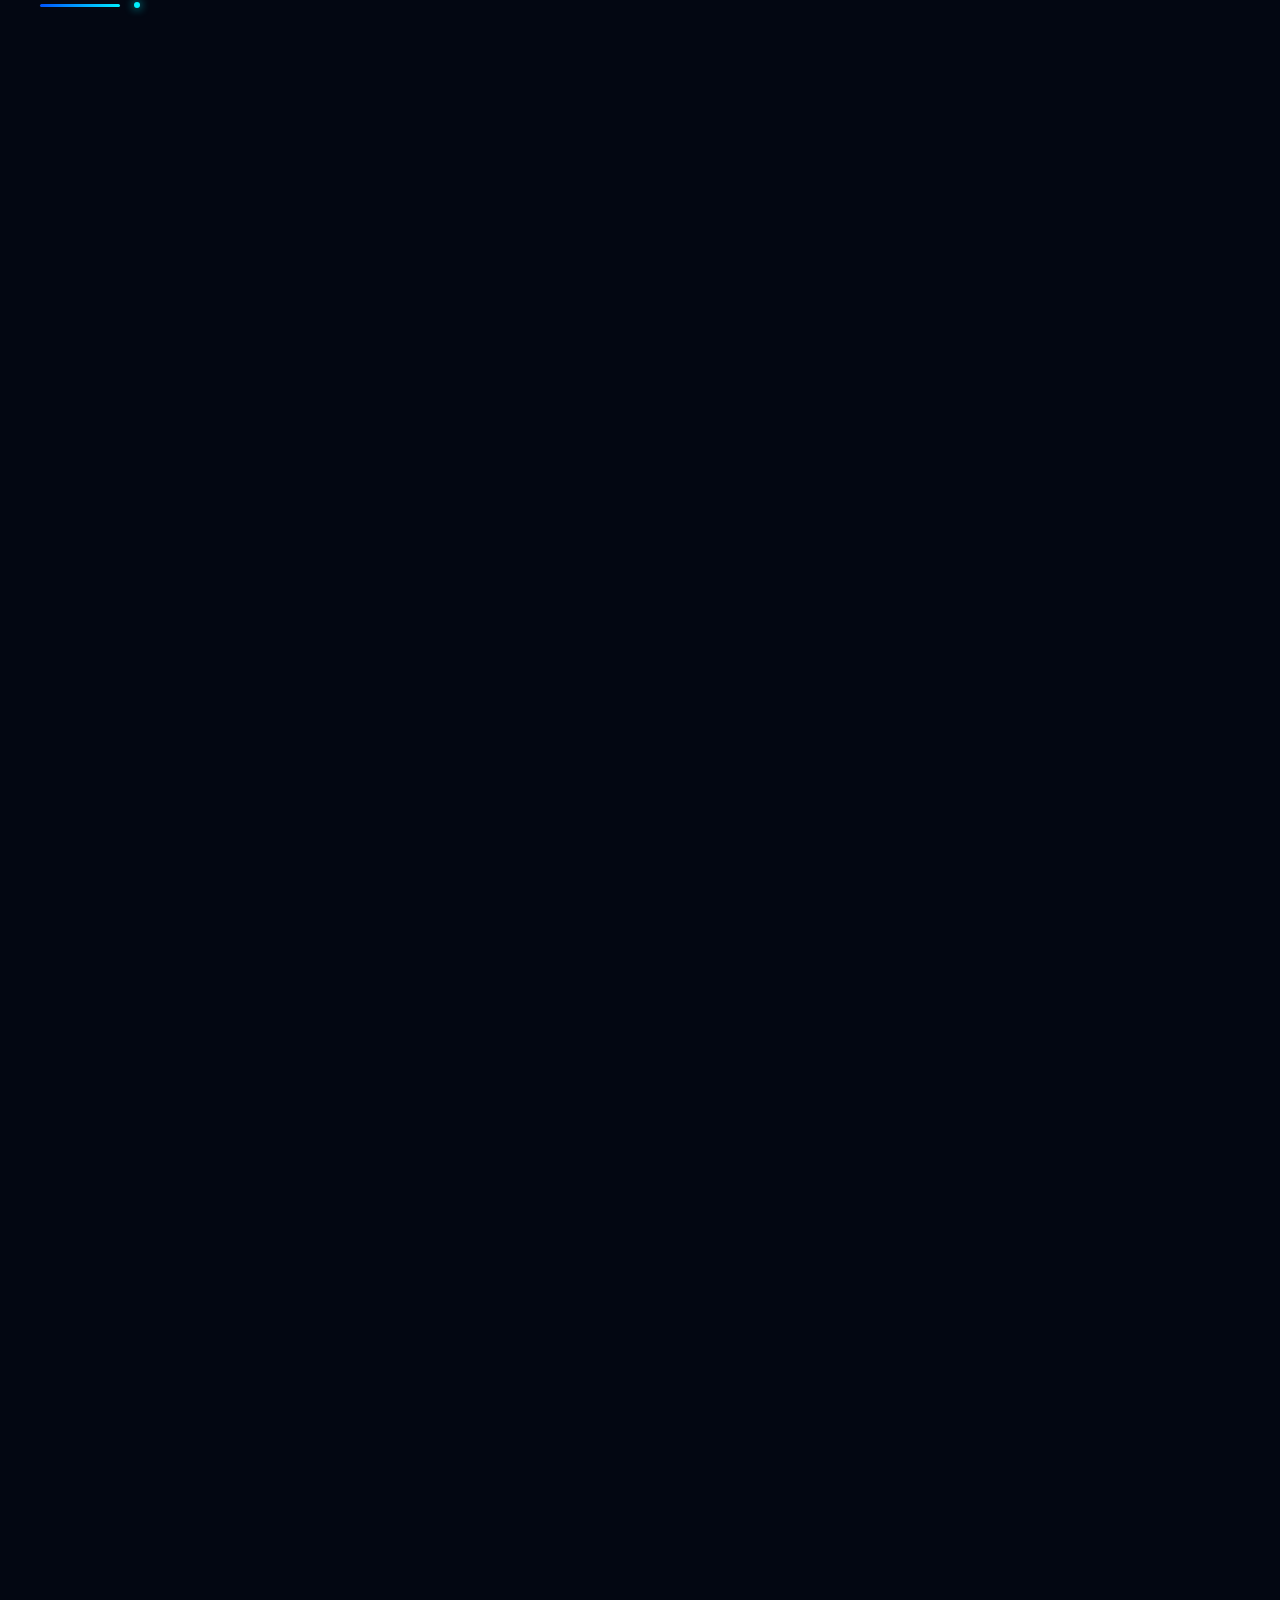
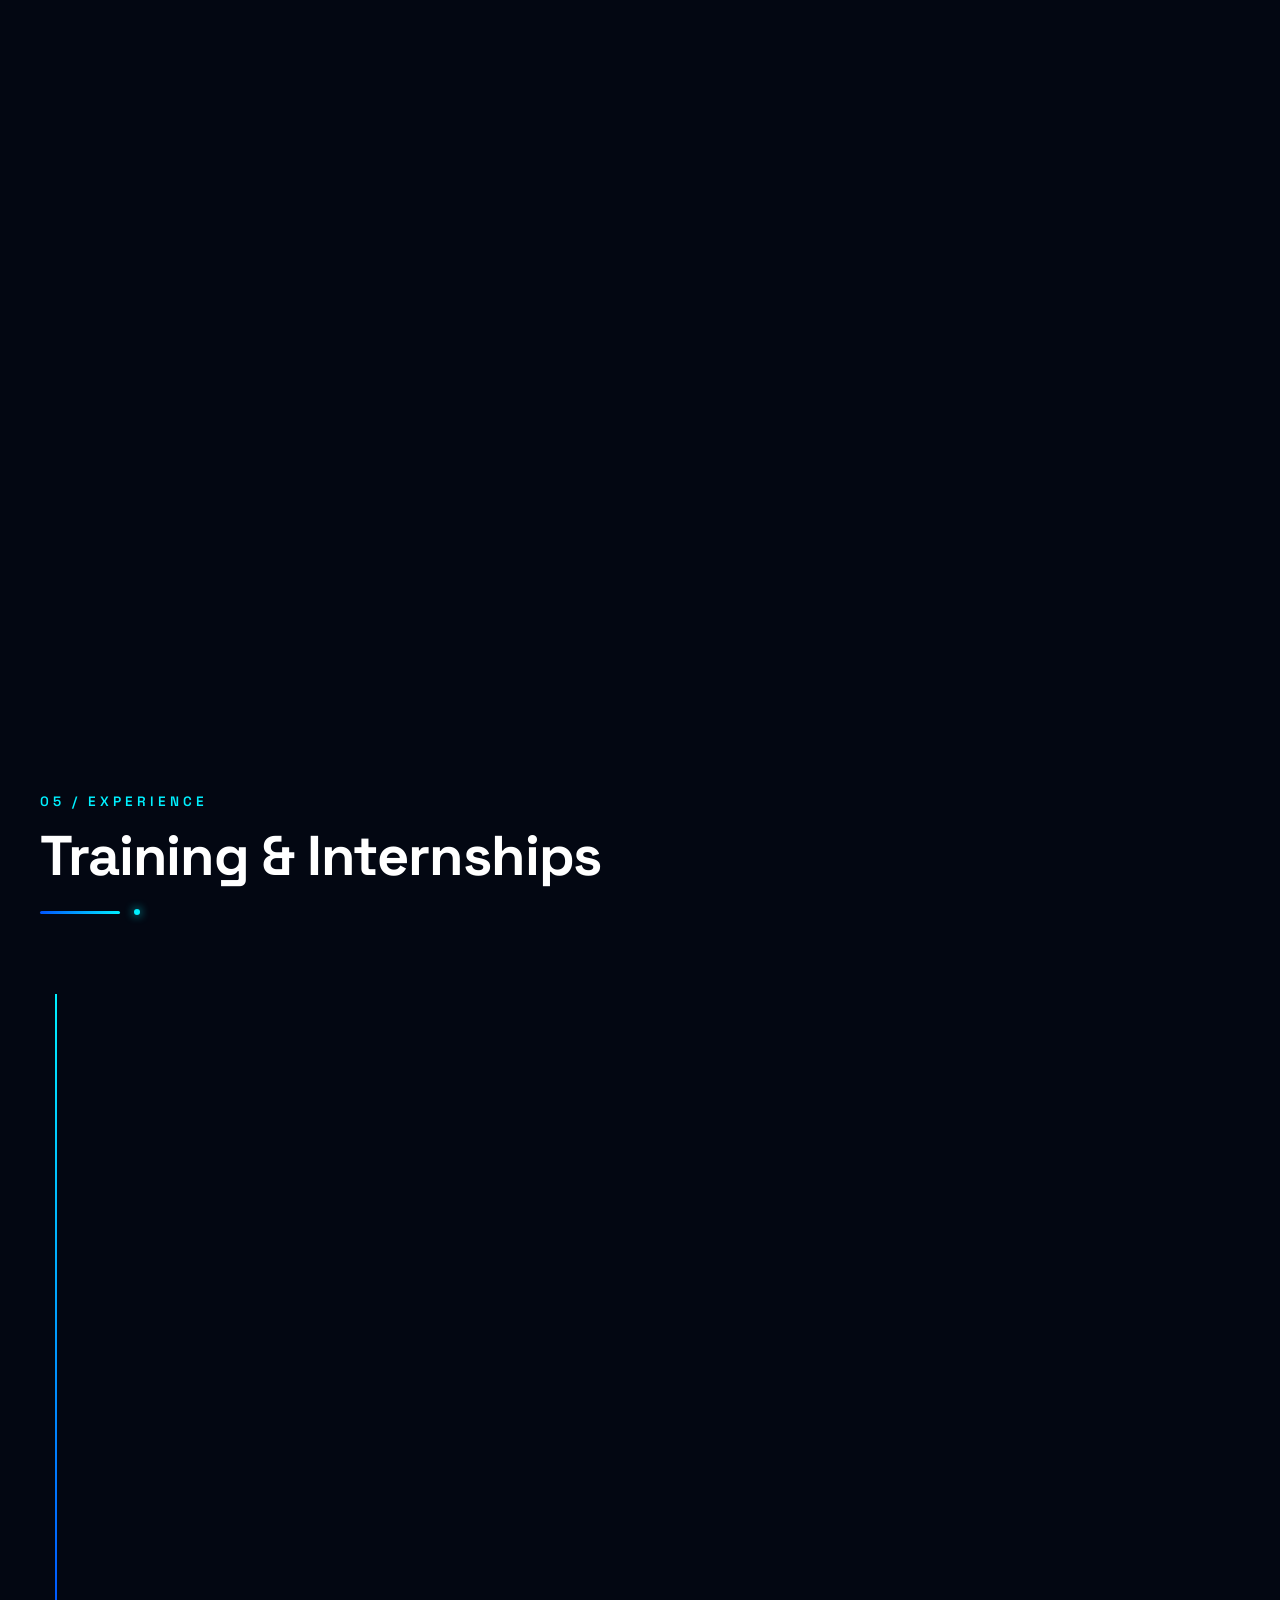
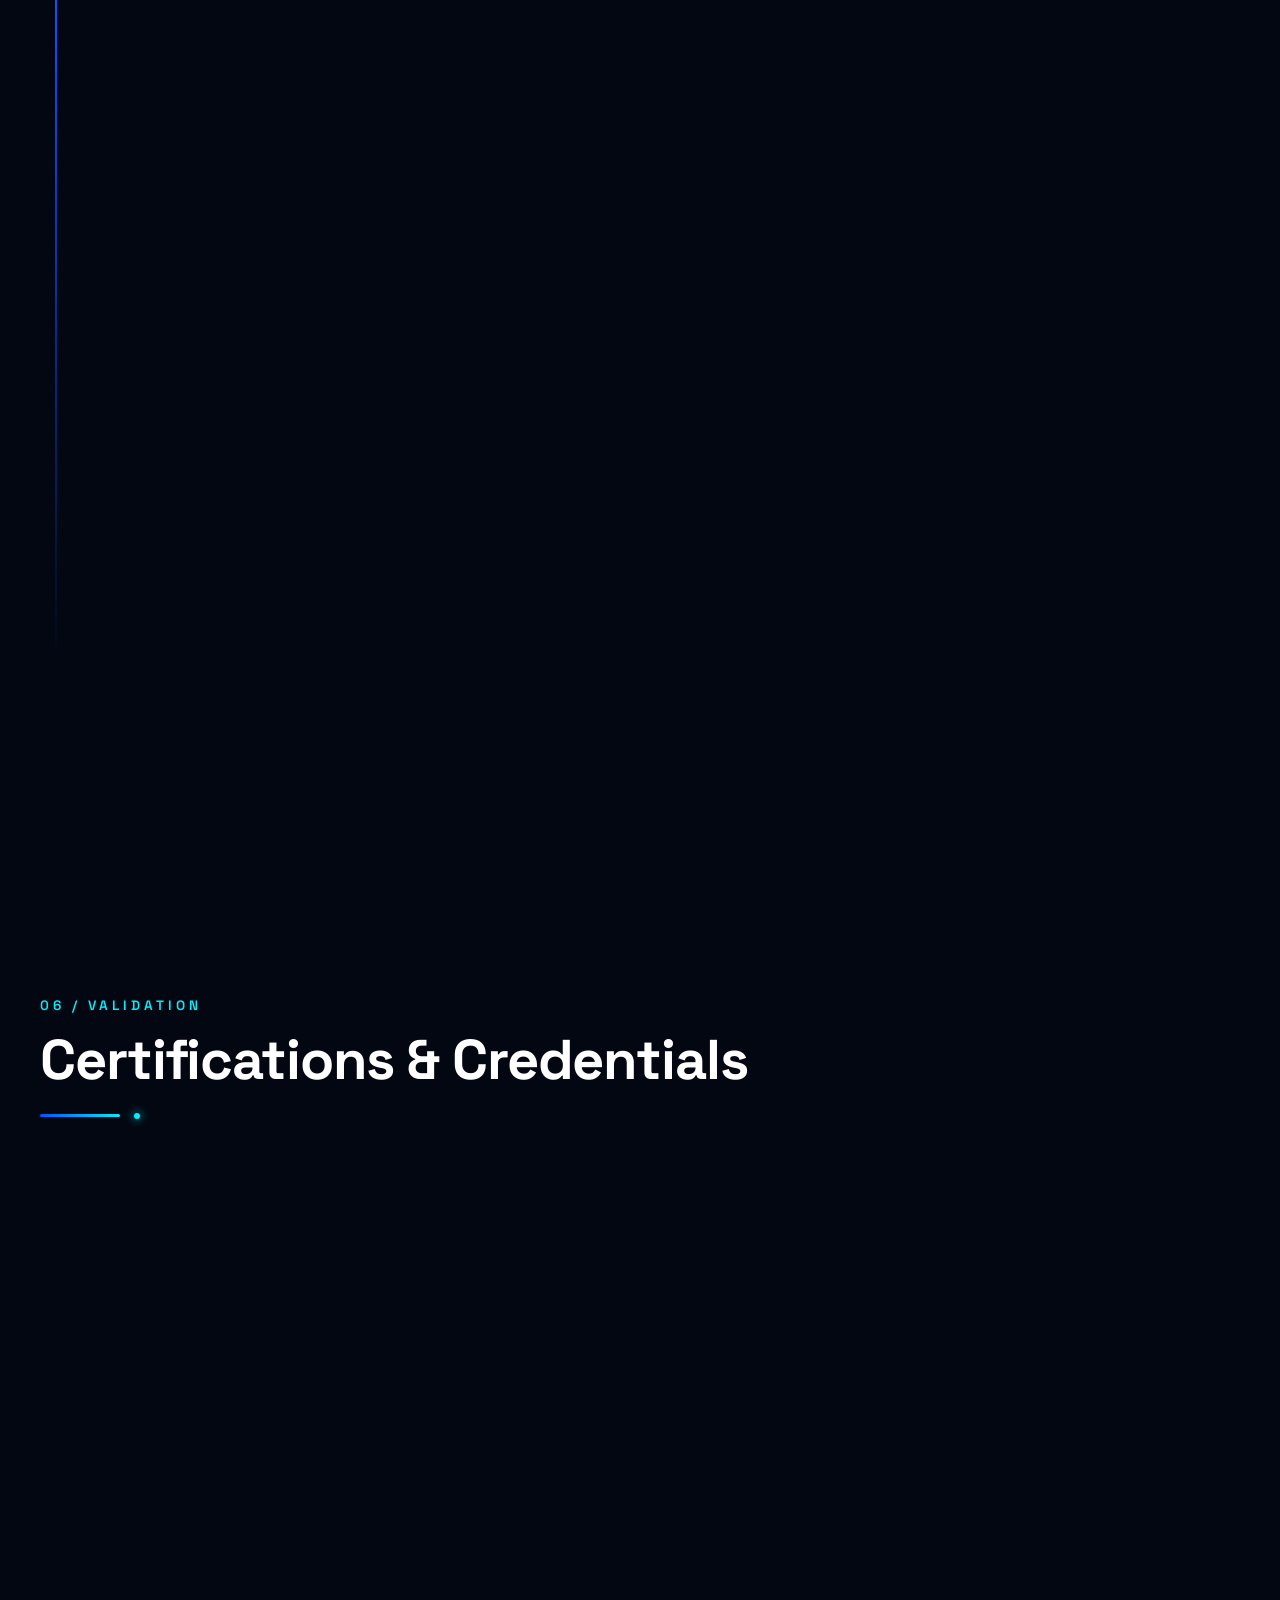
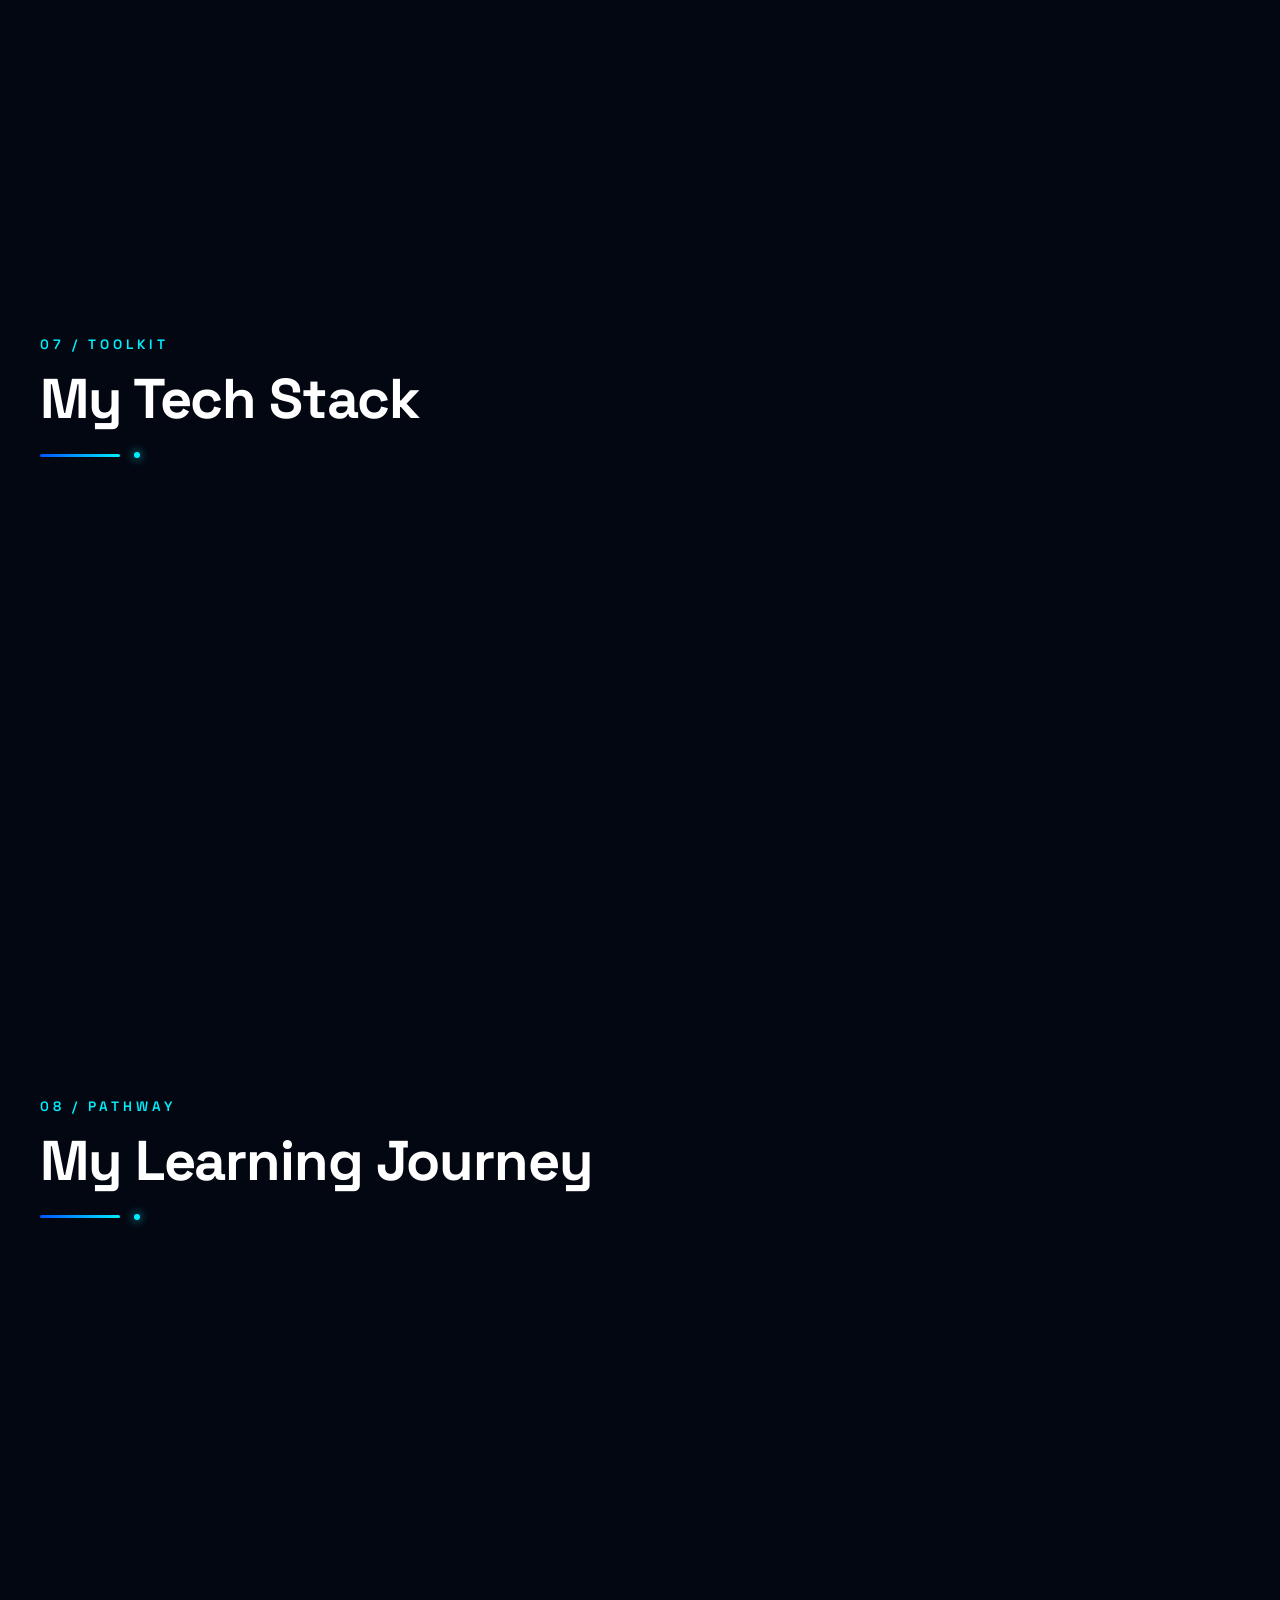
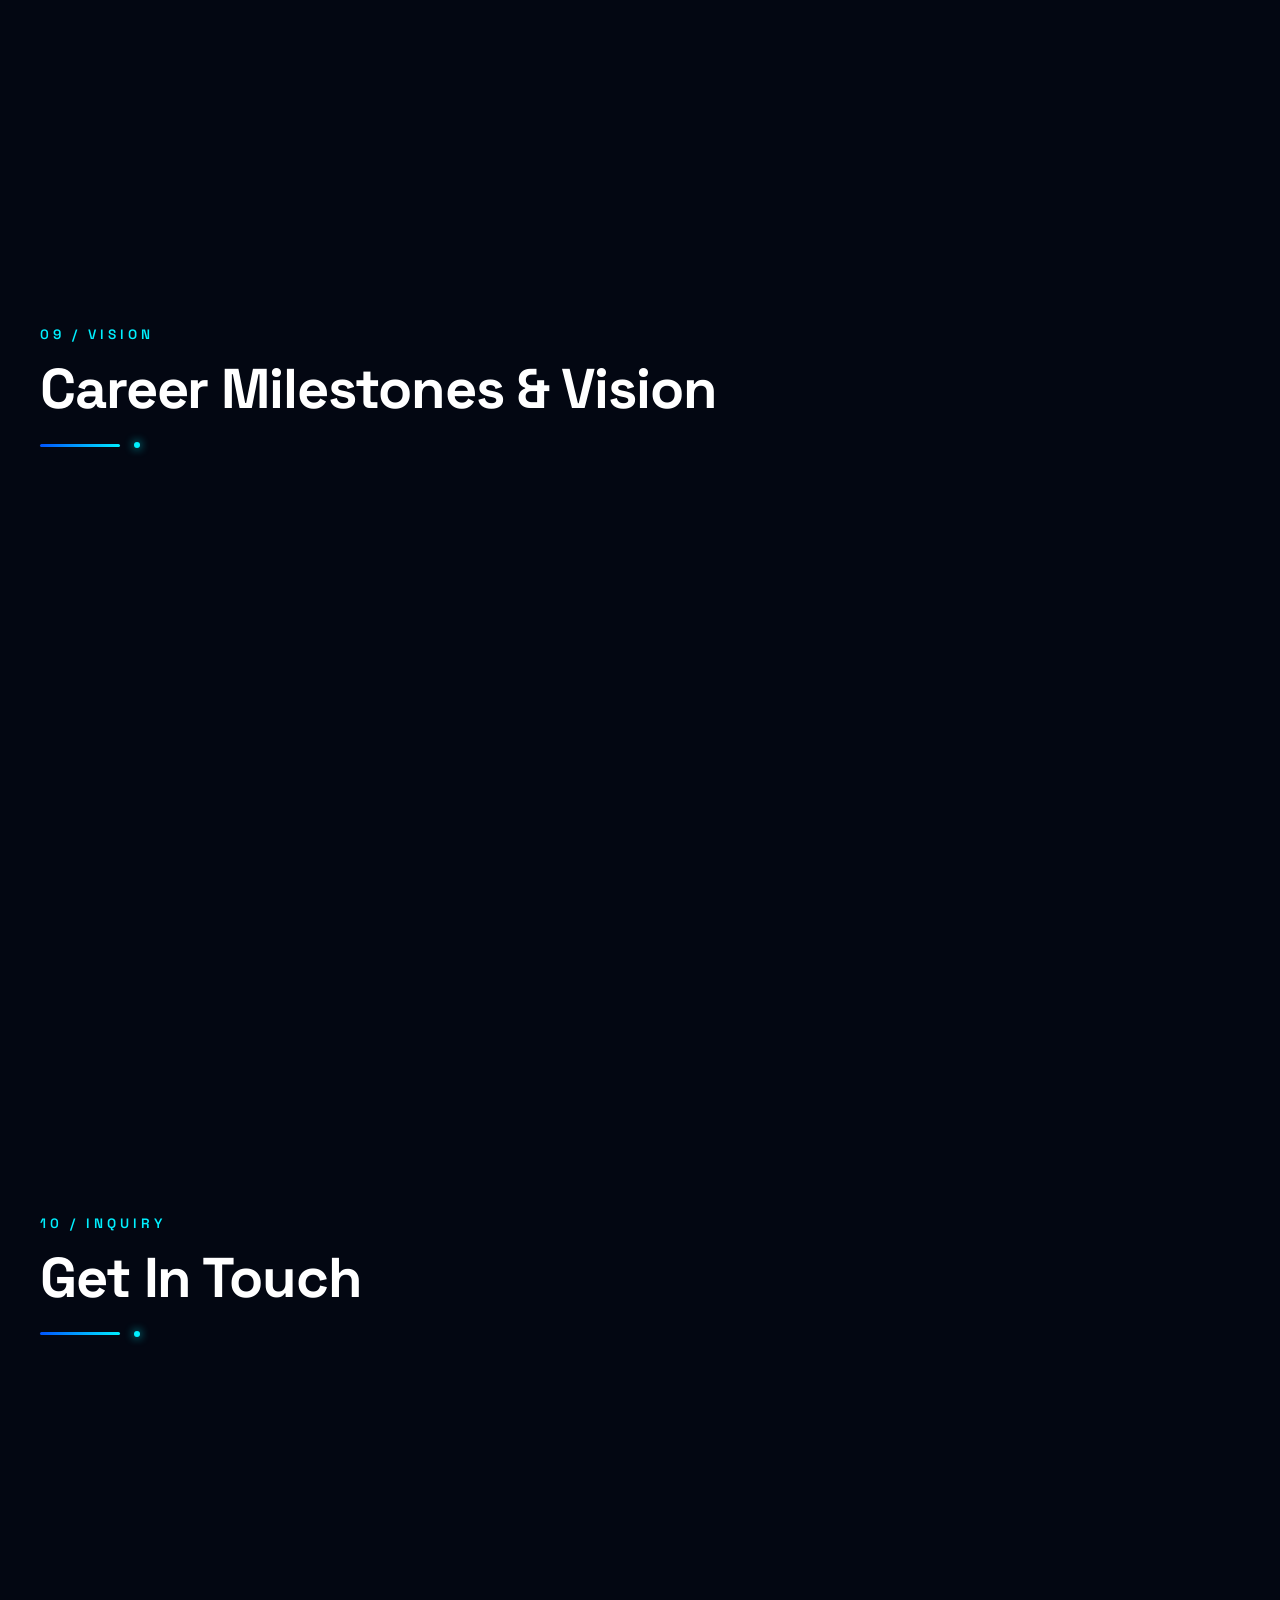
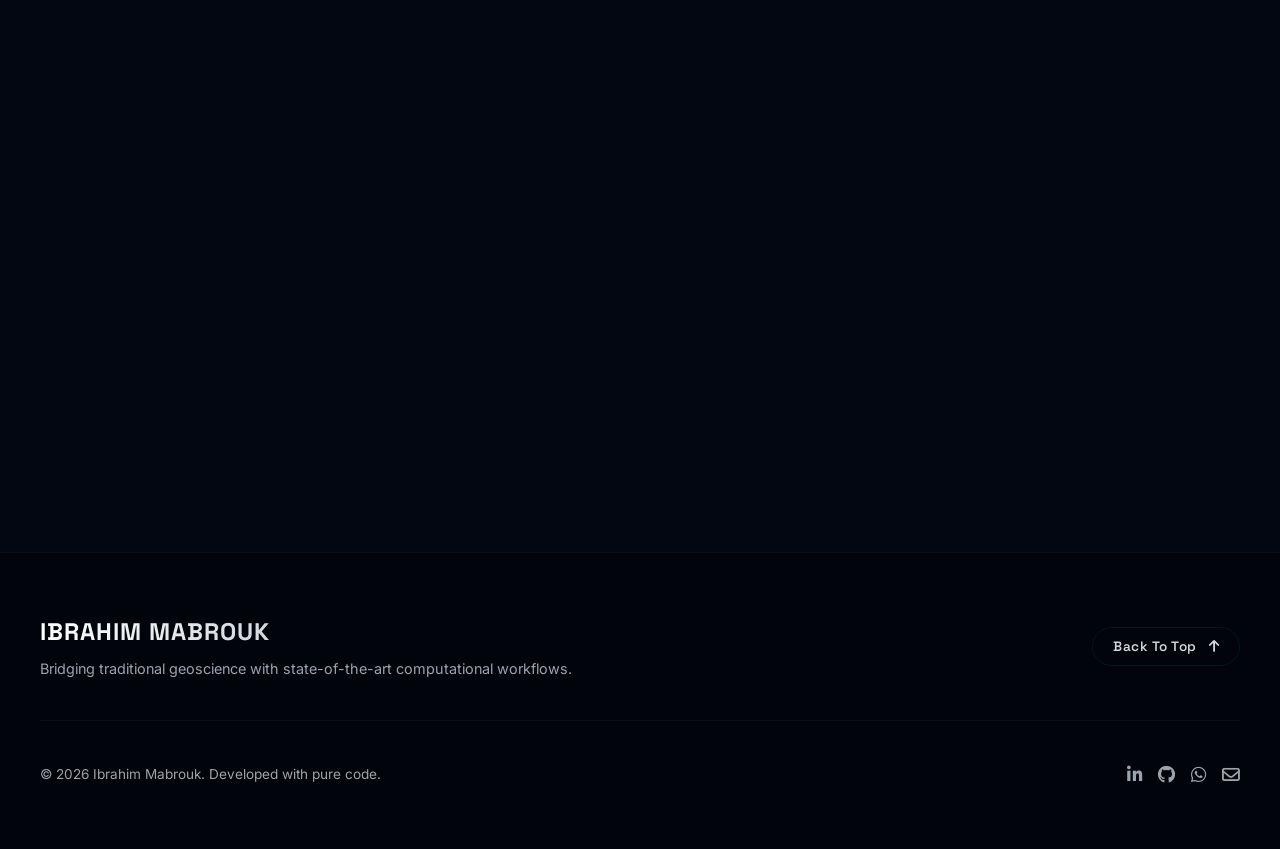
==== commit 8ff3d867: "index.html <title>Your Name | Geophysics Portfolio</title>  <meta name="description" content="Geop" ====
--- a/index.html
+++ b/index.html
@@ -1,6 +1,15 @@
 <!DOCTYPE html>
 <html lang="en" class="dark-mode">
 <head>
+    <title>Your Name | Geophysics Portfolio</title>
+
+<meta name="description" content="Geophysics student portfolio showcasing Petrel, ArcGIS, Oasis Montaj projects and geological skills.">
+
+<meta name="keywords" content="geophysics, petrel, arcgis, oasis montaj, petroleum engineering, portfolio">
+
+<meta name="author" content="Your Name">
+
+<meta name="viewport" content="width=device-width, initial-scale=1.0">
     <meta charset="UTF-8">
     <meta name="viewport" content="width=device-width, initial-scale=1.0">
     <meta name="description" content="Ibrahim Mabrouk - Elite Portfolio. Petroleum Geophysicist student bridging Geoscience with Programming, Machine Learning, and AI.">
@@ -967,4 +976,4 @@
     <!-- Custom Application Script -->
     <script src="app.js"></script>
 </body>
-</html>+</html>
